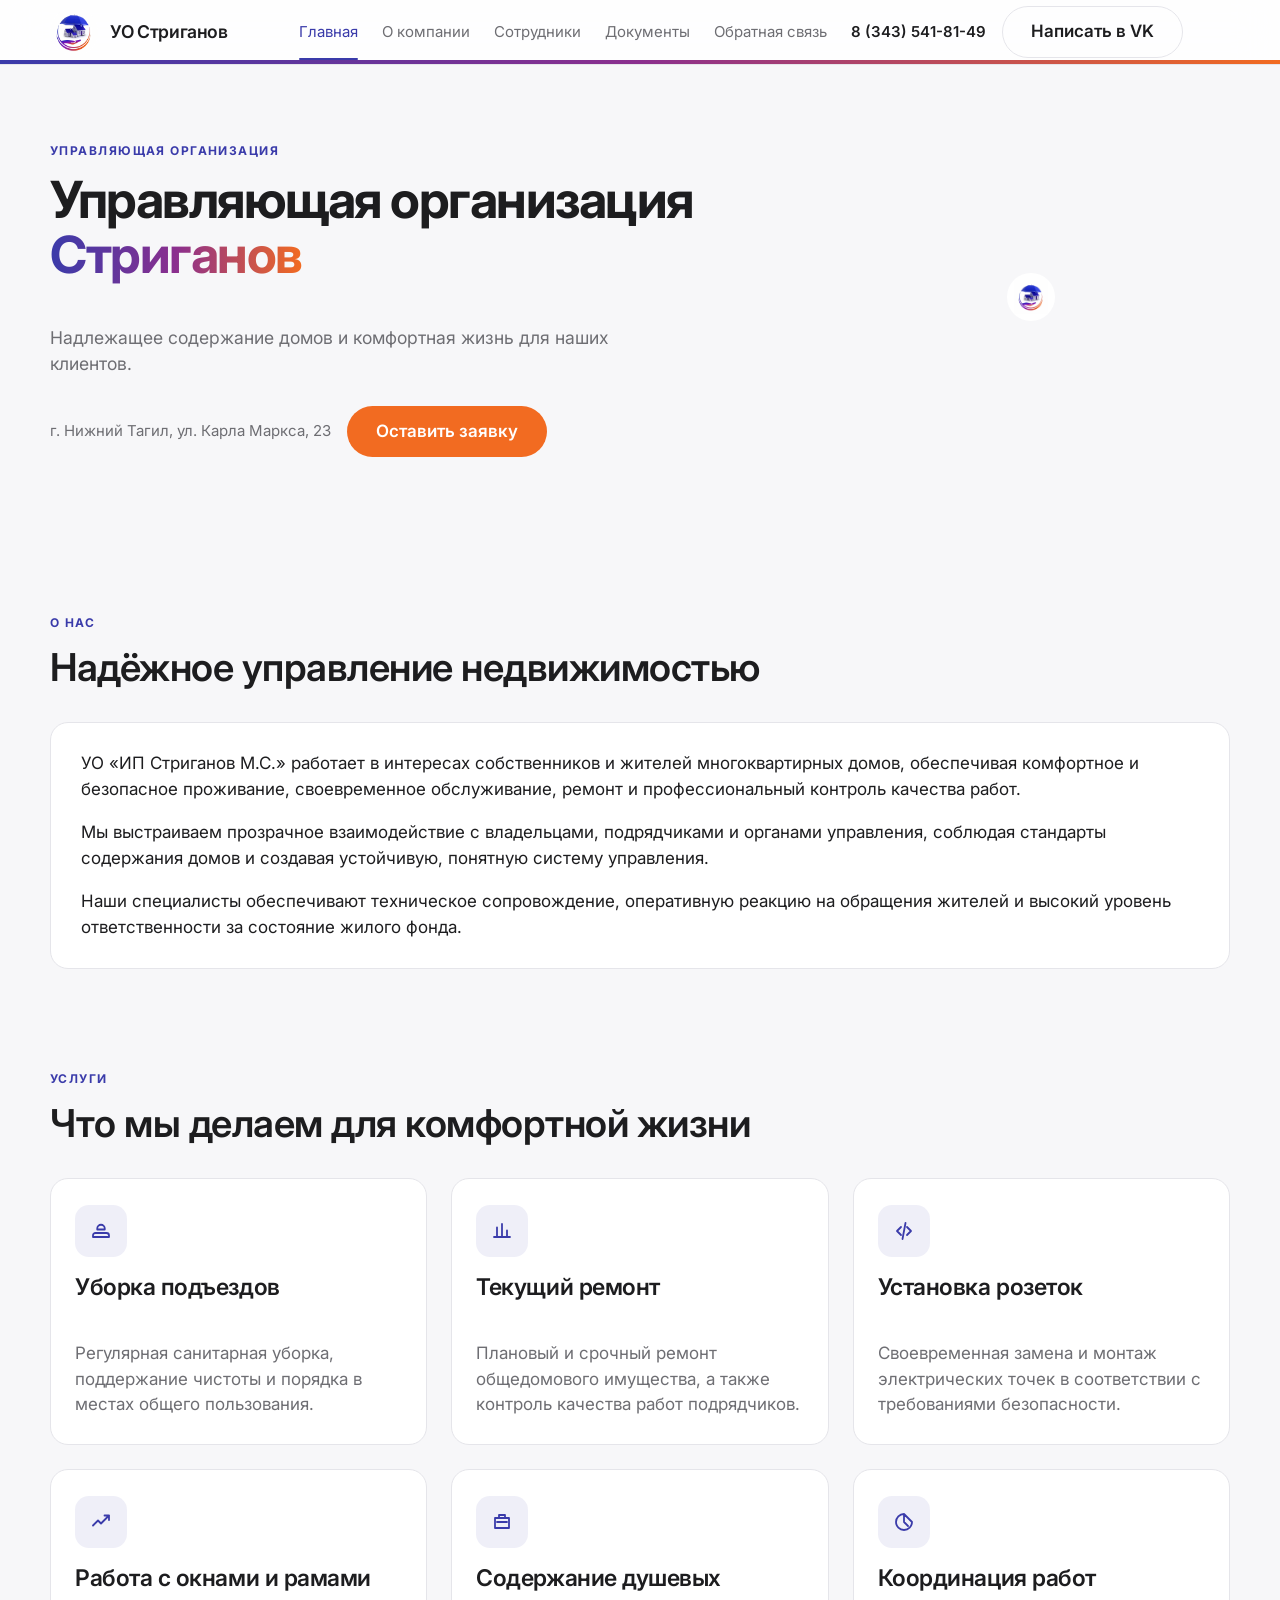
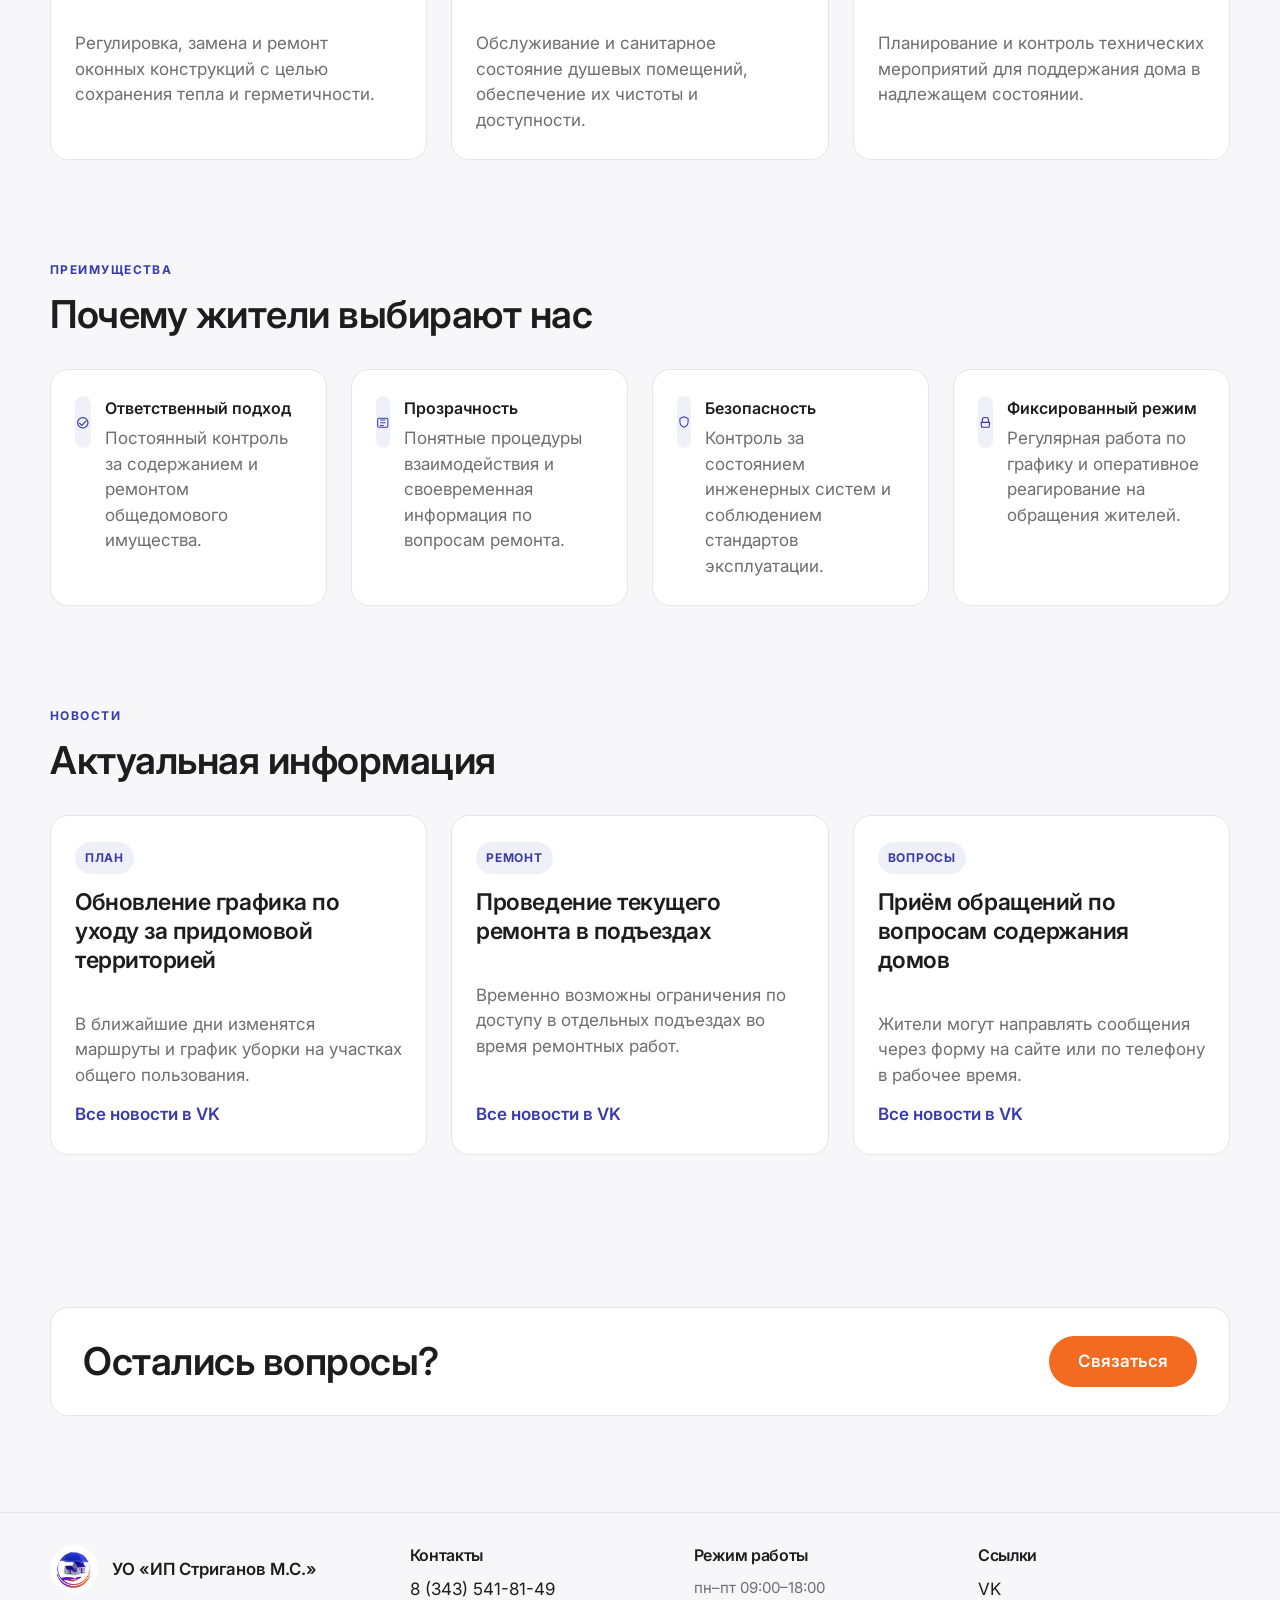
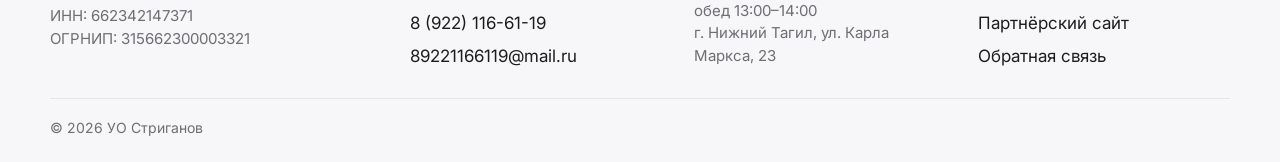
==== index.html @ 148dfdbf "Первый коммит" ====
<!DOCTYPE html>
<html lang="ru">
  <head>
    <meta charset="UTF-8" />
    <meta name="viewport" content="width=device-width, initial-scale=1.0" />
    <meta name="description" content="Управляющая организация Стриганов — надлежащее содержание домов и комфортная жизнь для наших клиентов." />
    <title>УО Стриганов | Главная</title>
    <link rel="preconnect" href="https://fonts.googleapis.com" />
    <link rel="preconnect" href="https://fonts.gstatic.com" crossorigin />
    <link href="https://fonts.googleapis.com/css2?family=Inter:wght@400;500;600;700&display=swap" rel="stylesheet" />
    <link rel="icon" type="image/jpeg" href="img/photo_2026-11-04_18-03-32.jpg" />
    <link rel="stylesheet" href="css/style.css" />
  </head>
  <body>
    <div id="app-header"></div>

    <main class="page-shell">
      <section class="hero section">
        <div class="container hero-inner">
          <div class="hero-copy">
            <span class="eyebrow">Управляющая организация</span>
            <h1>Управляющая организация <span class="gradient-text">Стриганов</span></h1>
            <p>Надлежащее содержание домов и комфортная жизнь для наших клиентов.</p>
            <div class="hero-meta">
              <span class="address-line">г. Нижний Тагил, ул. Карла Маркса, 23</span>
              <a class="btn btn-primary" href="contacts.html">Оставить заявку</a>
            </div>
          </div>

          <div class="hero-logo-wrap">
            <span class="logo-wrap hero-logo-wrap-inner">
              <img src="img/photo_2026-11-04_18-03-32.jpg" alt="Логотип УО Стриганов" class="hero-logo" />
            </span>
          </div>
        </div>
      </section>

      <section class="section">
        <div class="container">
          <div class="section-header">
            <span class="eyebrow">О нас</span>
            <h2>Надёжное управление недвижимостью</h2>
          </div>
          <div class="card company-overview">
            <p>УО «ИП Стриганов М.С.» работает в интересах собственников и жителей многоквартирных домов, обеспечивая комфортное и безопасное проживание, своевременное обслуживание, ремонт и профессиональный контроль качества работ.</p>
            <p>Мы выстраиваем прозрачное взаимодействие с владельцами, подрядчиками и органами управления, соблюдая стандарты содержания домов и создавая устойчивую, понятную систему управления.</p>
            <p>Наши специалисты обеспечивают техническое сопровождение, оперативную реакцию на обращения жителей и высокий уровень ответственности за состояние жилого фонда.</p>
          </div>
        </div>
      </section>

      <section class="section">
        <div class="container">
          <div class="section-header">
            <span class="eyebrow">Услуги</span>
            <h2>Что мы делаем для комфортной жизни</h2>
          </div>

          <div class="service-grid">
            <article class="service-card">
              <div class="service-icon" aria-hidden="true">
                <svg width="24" height="24" viewBox="0 0 24 24" fill="none" xmlns="http://www.w3.org/2000/svg">
                  <path d="M4 16.5C4 15.12 5.12 14 6.5 14H17.5C18.88 14 20 15.12 20 16.5V18H4V16.5ZM8.25 9.5C8.25 7.43 9.93 5.75 12 5.75C14.07 5.75 15.75 7.43 15.75 9.5V10.5H8.25V9.5Z" stroke="currentColor" stroke-width="1.8" stroke-linecap="round" stroke-linejoin="round"/>
                </svg>
              </div>
              <h3>Уборка подъездов</h3>
              <p>Регулярная санитарная уборка, поддержание чистоты и порядка в местах общего пользования.</p>
            </article>

            <article class="service-card">
              <div class="service-icon" aria-hidden="true">
                <svg width="24" height="24" viewBox="0 0 24 24" fill="none" xmlns="http://www.w3.org/2000/svg">
                  <path d="M7 18V8.5M12 18V5M17 18V11.5M4 18H20" stroke="currentColor" stroke-width="1.8" stroke-linecap="round"/>
                </svg>
              </div>
              <h3>Текущий ремонт</h3>
              <p>Плановый и срочный ремонт общедомового имущества, а также контроль качества работ подрядчиков.</p>
            </article>

            <article class="service-card">
              <div class="service-icon" aria-hidden="true">
                <svg width="24" height="24" viewBox="0 0 24 24" fill="none" xmlns="http://www.w3.org/2000/svg">
                  <path d="M9 8L5 12L9 16M15 8L19 12L15 16M13.5 4L10.5 20" stroke="currentColor" stroke-width="1.8" stroke-linecap="round" stroke-linejoin="round"/>
                </svg>
              </div>
              <h3>Установка розеток</h3>
              <p>Своевременная замена и монтаж электрических точек в соответствии с требованиями безопасности.</p>
            </article>

            <article class="service-card">
              <div class="service-icon" aria-hidden="true">
                <svg width="24" height="24" viewBox="0 0 24 24" fill="none" xmlns="http://www.w3.org/2000/svg">
                  <path d="M4 15.5L9 10.5L12 13.5L20 5.5M20 5.5H15.5M20 5.5V10" stroke="currentColor" stroke-width="1.8" stroke-linecap="round" stroke-linejoin="round"/>
                </svg>
              </div>
              <h3>Работа с окнами и рамами</h3>
              <p>Регулировка, замена и ремонт оконных конструкций с целью сохранения тепла и герметичности.</p>
            </article>

            <article class="service-card">
              <div class="service-icon" aria-hidden="true">
                <svg width="24" height="24" viewBox="0 0 24 24" fill="none" xmlns="http://www.w3.org/2000/svg">
                  <path d="M5 8H19V18H5V8ZM9 8V5H15V8M7 12H17" stroke="currentColor" stroke-width="1.8" stroke-linecap="round" stroke-linejoin="round"/>
                </svg>
              </div>
              <h3>Содержание душевых</h3>
              <p>Обслуживание и санитарное состояние душевых помещений, обеспечение их чистоты и доступности.</p>
            </article>

            <article class="service-card">
              <div class="service-icon" aria-hidden="true">
                <svg width="24" height="24" viewBox="0 0 24 24" fill="none" xmlns="http://www.w3.org/2000/svg">
                  <path d="M12 4V12L16 16M20 12C20 16.4183 16.4183 20 12 20C7.58172 20 4 16.4183 4 12C4 7.58172 7.58172 4 12 4Z" stroke="currentColor" stroke-width="1.8" stroke-linecap="round" stroke-linejoin="round"/>
                </svg>
              </div>
              <h3>Координация работ</h3>
              <p>Планирование и контроль технических мероприятий для поддержания дома в надлежащем состоянии.</p>
            </article>
          </div>
        </div>
      </section>

      <section class="section">
        <div class="container">
          <div class="section-header">
            <span class="eyebrow">Преимущества</span>
            <h2>Почему жители выбирают нас</h2>
          </div>

          <div class="feature-grid">
            <article class="feature-card">
              <div class="feature-item">
                <div class="feature-icon" aria-hidden="true">
                  <svg width="22" height="22" viewBox="0 0 24 24" fill="none" xmlns="http://www.w3.org/2000/svg"><path d="M7 12.5L10.5 16L17 9.5M20 12C20 16.4183 16.4183 20 12 20C7.58172 20 4 16.4183 4 12C4 7.58172 7.58172 4 12 4C16.4183 4 20 7.58172 20 12Z" stroke="currentColor" stroke-width="1.8" stroke-linecap="round" stroke-linejoin="round"/></svg>
                </div>
                <div>
                  <div class="feature-title">Ответственный подход</div>
                  <p>Постоянный контроль за содержанием и ремонтом общедомового имущества.</p>
                </div>
              </div>
            </article>

            <article class="feature-card">
              <div class="feature-item">
                <div class="feature-icon" aria-hidden="true">
                  <svg width="22" height="22" viewBox="0 0 24 24" fill="none" xmlns="http://www.w3.org/2000/svg"><path d="M8 7H16M8 12H16M8 17H13M5 4H19C20.1046 4 21 4.89543 21 6V18C21 19.1046 20.1046 20 19 20H5C3.89543 20 3 19.1046 3 18V6C3 4.89543 3.89543 4 5 4Z" stroke="currentColor" stroke-width="1.8" stroke-linecap="round" stroke-linejoin="round"/></svg>
                </div>
                <div>
                  <div class="feature-title">Прозрачность</div>
                  <p>Понятные процедуры взаимодействия и своевременная информация по вопросам ремонта.</p>
                </div>
              </div>
            </article>

            <article class="feature-card">
              <div class="feature-item">
                <div class="feature-icon" aria-hidden="true">
                  <svg width="22" height="22" viewBox="0 0 24 24" fill="none" xmlns="http://www.w3.org/2000/svg"><path d="M12 3L19 6V11.5C19 15.8 16.5 19.2 12 21C7.5 19.2 5 15.8 5 11.5V6L12 3Z" stroke="currentColor" stroke-width="1.8" stroke-linecap="round" stroke-linejoin="round"/></svg>
                </div>
                <div>
                  <div class="feature-title">Безопасность</div>
                  <p>Контроль за состоянием инженерных систем и соблюдением стандартов эксплуатации.</p>
                </div>
              </div>
            </article>

            <article class="feature-card">
              <div class="feature-item">
                <div class="feature-icon" aria-hidden="true">
                  <svg width="22" height="22" viewBox="0 0 24 24" fill="none" xmlns="http://www.w3.org/2000/svg"><path d="M7 12V8C7 5.79086 8.79086 4 11 4H13C15.2091 4 17 5.79086 17 8V12M5 12H19L18 20H6L5 12Z" stroke="currentColor" stroke-width="1.8" stroke-linecap="round" stroke-linejoin="round"/></svg>
                </div>
                <div>
                  <div class="feature-title">Фиксированный режим</div>
                  <p>Регулярная работа по графику и оперативное реагирование на обращения жителей.</p>
                </div>
              </div>
            </article>
          </div>
        </div>
      </section>

      <section class="section">
        <div class="container">
          <div class="section-header">
            <span class="eyebrow">Новости</span>
            <h2>Актуальная информация</h2>
          </div>

          <div class="news-grid">
            <article class="news-card">
              <span class="news-tag">План</span>
              <h3>Обновление графика по уходу за придомовой территорией</h3>
              <p>В ближайшие дни изменятся маршруты и график уборки на участках общего пользования.</p>
              <a href="https://vk.com/gkx_nizhniy_tagil" class="news-link" target="_blank" rel="noreferrer">Все новости в VK</a>
            </article>

            <article class="news-card">
              <span class="news-tag">Ремонт</span>
              <h3>Проведение текущего ремонта в подъездах</h3>
              <p>Временно возможны ограничения по доступу в отдельных подъездах во время ремонтных работ.</p>
              <a href="https://vk.com/gkx_nizhniy_tagil" class="news-link" target="_blank" rel="noreferrer">Все новости в VK</a>
            </article>

            <article class="news-card">
              <span class="news-tag">Вопросы</span>
              <h3>Приём обращений по вопросам содержания домов</h3>
              <p>Жители могут направлять сообщения через форму на сайте или по телефону в рабочее время.</p>
              <a href="https://vk.com/gkx_nizhniy_tagil" class="news-link" target="_blank" rel="noreferrer">Все новости в VK</a>
            </article>
          </div>
        </div>
      </section>

      <section class="section">
        <div class="container">
          <div class="cta-panel">
            <h2>Остались вопросы?</h2>
            <a class="btn btn-primary" href="contacts.html">Связаться</a>
          </div>
        </div>
      </section>
    </main>

    <div id="app-footer"></div>

    <script src="js/components.js" defer></script>
    <script src="js/main.js" defer></script>
  </body>
</html>
---- css/style.css ----
:root {
  /* Базовая визуальная система сайта */
  --bg-primary: #f7f7f9;
  --bg-card: #ffffff;
  --text-primary: #1d1d1f;
  --text-secondary: #6e6e73;
  --border-subtle: #e5e5ea;
  --brand-blue: #3A3BAA;
  --brand-purple: #8B2F8E;
  --brand-orange: #F26B21;
  --brand-gradient: linear-gradient(90deg, #3A3BAA 0%, #8B2F8E 50%, #F26B21 100%);
  --shadow-soft: 0 18px 50px rgba(29, 29, 31, 0.04);
  --radius-lg: 18px;
  --radius-md: 14px;
  --radius-pill: 999px;
  --container-width: 1180px;
}

* {
  box-sizing: border-box;
}

html {
  scroll-behavior: smooth;
}

body {
  margin: 0;
  font-family: "Inter", -apple-system, BlinkMacSystemFont, "Segoe UI", Roboto, sans-serif;
  background: var(--bg-primary);
  color: var(--text-primary);
  line-height: 1.5;
  font-size: 17px;
  overflow-x: hidden;
  word-wrap: break-word;
  overflow-wrap: break-word;
}

img,
svg {
  max-width: 100%;
  height: auto;
  display: block;
}

a {
  color: inherit;
  text-decoration: none;
}

button,
input,
select,
textarea {
  font: inherit;
}

button {
  cursor: pointer;
}

.container {
  width: min(var(--container-width), calc(100% - 32px));
  margin: 0 auto;
}

main {
  display: block;
}

.site-header {
  position: sticky;
  top: 0;
  z-index: 40;
  display: flex;
  align-items: center;
  justify-content: space-between;
  background: rgba(255, 255, 255, 0.85);
  backdrop-filter: blur(20px);
  border-bottom: 1px solid var(--border-subtle);
}

.site-header::after {
  content: "";
  position: absolute;
  right: 0;
  bottom: 0;
  left: 0;
  height: 4px;
  background: var(--brand-gradient);
  pointer-events: none;
}

.header-inner {
  display: flex;
  align-items: center;
  justify-content: space-between;
  min-height: 64px;
  gap: 24px;
}

.brand {
  display: inline-flex;
  align-items: center;
  gap: 12px;
  min-width: 0;
}

.logo-wrap {
  display: inline-flex;
  align-items: center;
  justify-content: center;
  width: 48px;
  height: 48px;
  border-radius: 50%;
  overflow: hidden;
  background: #fff;
  flex-shrink: 0;
}

.logo-img {
  width: 100%;
  height: 100%;
  object-fit: cover;
  display: block;
}

.logo-wrap-footer {
  width: 48px;
  height: 48px;
}

.sr-only {
  position: absolute;
  width: 1px;
  height: 1px;
  padding: 0;
  margin: -1px;
  overflow: hidden;
  clip: rect(0, 0, 0, 0);
  white-space: nowrap;
  border: 0;
}

.brand-text {
  font-size: 1.1rem;
  font-weight: 600;
  letter-spacing: -0.02em;
}

.site-nav {
  display: flex;
  align-items: center;
  justify-content: center;
  gap: 24px;
  flex: 1;
  flex-wrap: nowrap;
}

.nav-link {
  position: relative;
  font-size: 15px;
  color: var(--text-secondary);
  padding: 6px 0;
  transition: color 0.2s ease;
  white-space: nowrap;
  flex-shrink: 0;
}

.nav-link:hover,
.nav-link:focus-visible,
.nav-link.is-active {
  color: var(--brand-blue);
}

.nav-link.is-active::after,
.nav-link:hover::after,
.nav-link:focus-visible::after {
  content: "";
  position: absolute;
  left: 0;
  right: 0;
  bottom: -11px;
  height: 2px;
  background: var(--brand-blue);
  border-radius: 999px;
}

.header-actions {
  display: flex;
  align-items: center;
  gap: 16px;
  flex-shrink: 0;
}

.header-phone {
  color: var(--text-primary);
  font-weight: 600;
  font-size: 15px;
  white-space: nowrap;
  flex-shrink: 0;
}

.btn-vk {
  white-space: nowrap;
  flex-shrink: 0;
}

.btn {
  display: inline-flex;
  align-items: center;
  justify-content: center;
  border: 1px solid transparent;
  border-radius: var(--radius-pill);
  padding: 12px 28px;
  font-weight: 600;
  text-decoration: none;
  transition: transform 0.2s ease, filter 0.2s ease, border-color 0.2s ease, background-color 0.2s ease;
  white-space: nowrap;
}

.btn:hover,
.btn:focus-visible {
  transform: translateY(-1px);
}

.btn:active {
  transform: translateY(0);
}

.btn-primary {
  background: var(--brand-orange);
  color: #fff;
}

.btn-primary:hover,
.btn-primary:focus-visible {
  filter: brightness(0.95);
}

.btn-secondary {
  background: var(--brand-blue);
  color: #fff;
  border-radius: 8px;
}

.btn-ghost {
  background: transparent;
  border-color: var(--border-subtle);
  color: var(--text-primary);
  border-radius: 999px;
}

.btn-ghost:hover,
.btn-ghost:focus-visible {
  border-color: var(--brand-blue);
}

.page-shell {
  padding: 0 0 96px;
}

.section {
  padding-top: 96px;
}

.section-header {
  margin-bottom: 28px;
}

.eyebrow {
  display: inline-block;
  margin-bottom: 12px;
  color: var(--brand-blue);
  text-transform: uppercase;
  letter-spacing: 0.12em;
  font-weight: 700;
  font-size: 12px;
}

h1,
h2,
h3,
p {
  margin-top: 0;
}

h1 {
  font-size: clamp(2.6rem, 4vw, 4.5rem);
  line-height: 1.08;
  letter-spacing: -1.5px;
  font-weight: 700;
}

h2 {
  font-size: clamp(2rem, 3vw, 2.5rem);
  line-height: 1.2;
  letter-spacing: -0.5px;
  font-weight: 600;
}

h3 {
  font-size: clamp(1.25rem, 1.8vw, 1.5rem);
  line-height: 1.25;
  font-weight: 600;
  letter-spacing: -0.02em;
}

p {
  margin-bottom: 0;
  color: var(--text-primary);
}

.hero {
  padding-top: 72px;
  padding-bottom: 56px;
}

.hero-inner {
  display: grid;
  grid-template-columns: minmax(0, 1.3fr) minmax(220px, 0.7fr);
  align-items: center;
  gap: 44px;
}

.hero-copy {
  max-width: 680px;
}

.hero-copy p {
  font-size: 1.1rem;
  color: var(--text-secondary);
  margin-top: 20px;
  max-width: 560px;
}

.gradient-text {
  background: var(--brand-gradient);
  -webkit-background-clip: text;
  background-clip: text;
  color: transparent;
}

.hero-meta {
  display: flex;
  flex-wrap: wrap;
  align-items: center;
  gap: 16px;
  margin-top: 28px;
}

.address-line {
  color: var(--text-secondary);
  font-size: 15px;
  display: inline-flex;
  align-items: center;
  gap: 10px;
}

.hero-logo-wrap {
  display: flex;
  justify-content: center;
  align-items: center;
}

.hero-logo {
  width: min(240px, 70%);
}

.card {
  background: var(--bg-card);
  border: 1px solid var(--border-subtle);
  border-radius: var(--radius-lg);
  padding: 28px 30px;
}

.company-overview {
  padding: 28px 30px;
}

.company-overview p + p {
  margin-top: 18px;
}

.service-grid,
.feature-grid,
.news-grid,
.documents-grid,
.departments-grid {
  display: grid;
  gap: 24px;
}

.service-grid {
  grid-template-columns: repeat(3, minmax(0, 1fr));
}

.feature-grid {
  grid-template-columns: repeat(4, minmax(0, 1fr));
}

.news-grid {
  grid-template-columns: repeat(3, minmax(0, 1fr));
}

.documents-grid {
  grid-template-columns: repeat(2, minmax(0, 1fr));
}

.departments-grid {
  grid-template-columns: repeat(4, minmax(0, 1fr));
}

.team-grid {
  display: grid;
  grid-template-columns: repeat(auto-fill, minmax(280px, 1fr));
  gap: 24px;
  align-items: start;
  align-content: start;
}

.service-card,
.feature-card,
.news-card,
.department-card,
.team-card,
.document-card,
.map-card {
  background: var(--bg-card);
  border: 1px solid var(--border-subtle);
  border-radius: var(--radius-lg);
  padding: 26px 24px;
}

.service-card,
.department-card {
  display: flex;
  flex-direction: column;
  gap: 16px;
}

.service-icon,
.feature-icon,
.info-icon {
  width: 52px;
  height: 52px;
  border-radius: 14px;
  display: inline-flex;
  align-items: center;
  justify-content: center;
  background: rgba(58, 59, 170, 0.08);
  color: var(--brand-blue);
}

.service-card p,
.department-card p,
.feature-card p,
.news-card p,
.document-card p,
.table-cell,
.team-card p,
.team-card a {
  color: var(--text-secondary);
}

.feature-list {
  display: grid;
  grid-template-columns: repeat(2, minmax(0, 1fr));
  gap: 18px;
}

.feature-item {
  display: flex;
  align-items: flex-start;
  gap: 14px;
}

.feature-item .feature-title {
  font-size: 16px;
  font-weight: 600;
  margin-bottom: 6px;
}

.news-card {
  display: flex;
  flex-direction: column;
  gap: 14px;
}

.news-card .news-tag {
  display: inline-flex;
  width: fit-content;
  padding: 7px 10px;
  border-radius: 999px;
  background: rgba(58, 59, 170, 0.08);
  color: var(--brand-blue);
  font-size: 12px;
  font-weight: 700;
  letter-spacing: 0.06em;
  text-transform: uppercase;
}

.news-link {
  color: var(--brand-blue);
  font-weight: 600;
  margin-top: auto;
}

.cta-panel {
  margin-top: 56px;
  display: flex;
  align-items: center;
  justify-content: space-between;
  gap: 24px;
  padding: 28px 32px;
  background: var(--bg-card);
  border: 1px solid var(--border-subtle);
  border-radius: var(--radius-lg);
}

.cta-panel h2 {
  margin: 0;
}

.page-intro {
  padding-top: 40px;
}

.page-intro .intro-copy {
  max-width: 760px;
  color: var(--text-secondary);
}

.info-grid {
  display: grid;
  grid-template-columns: minmax(0, 1fr);
  gap: 28px;
}

.info-table {
  width: 100%;
  border-collapse: collapse;
}

.info-table caption {
  text-align: left;
  font-size: 1.3rem;
  font-weight: 600;
  letter-spacing: -0.02em;
  margin-bottom: 18px;
}

.info-table tr {
  border-bottom: 1px solid var(--border-subtle);
}

.info-table th,
.info-table td {
  padding: 14px 0;
  vertical-align: top;
  text-align: left;
}

.info-table th {
  width: 40%;
  color: var(--text-secondary);
  font-size: 14px;
  font-weight: 500;
}

.info-table td {
  width: 60%;
  color: var(--text-primary);
  font-size: 16px;
  font-weight: 500;
}

.map-card {
  overflow: hidden;
  padding: 0;
  border-radius: 18px;
}

.map-card iframe {
  display: block;
  width: 100%;
  min-height: 360px;
  border: 0;
}

.form-control {
  width: 100%;
  border: 1px solid var(--border-subtle);
  background: #fff;
  border-radius: 10px;
  padding: 12px 14px;
  color: var(--text-primary);
  transition: border-color 0.2s ease, box-shadow 0.2s ease;
}

.form-control:focus {
  border-color: var(--brand-blue);
  box-shadow: 0 0 0 3px rgba(58, 59, 170, 0.15);
  outline: none;
}

.team-card {
  display: flex;
  flex-direction: column;
  gap: 16px;
  height: auto;
}

.team-head {
  display: flex;
  align-items: center;
  gap: 14px;
}

.avatar {
  width: 64px;
  height: 64px;
  background: var(--brand-blue);
  color: #fff;
  font-size: 1.1rem;
  font-weight: 700;
  border-radius: 50%;
  display: inline-flex;
  align-items: center;
  justify-content: center;
  flex-shrink: 0;
}

.avatar.purple {
  background: var(--brand-purple);
}

.team-meta {
  display: grid;
  gap: 4px;
}

.team-meta strong {
  font-size: 1.1rem;
}

.team-card .role {
  color: var(--brand-blue);
  font-weight: 600;
  font-size: 14px;
}

.contact-form-card {
  max-width: 640px;
  margin: 0 auto;
  padding: 32px;
  background: var(--bg-card);
  border: 1px solid var(--border-subtle);
  border-radius: 16px;
}

.form-grid {
  display: grid;
  grid-template-columns: minmax(0, 1fr);
  gap: 0;
}

.form-field {
  display: flex;
  flex-direction: column;
  gap: 8px;
  color: var(--text-primary);
  font-weight: 500;
}

.contact-form .form-field {
  margin-bottom: 20px;
}

.contact-form .form-control {
  width: 100%;
  box-sizing: border-box;
}

.checkbox-row {
  display: flex;
  align-items: flex-start;
  gap: 12px;
  color: var(--text-secondary);
  font-size: 15px;
}

.checkbox-row input {
  accent-color: var(--brand-orange);
  width: 16px;
  height: 16px;
  margin-top: 3px;
}

.form-status {
  min-height: 24px;
  margin-top: 18px;
  color: #1d7d52;
  font-weight: 600;
}

.form-status.is-error {
  color: #c6371b;
}

.documents-page .section + .section {
  margin-top: 18px;
}

.document-card {
  display: flex;
  flex-direction: column;
  gap: 16px;
}

.doc-meta {
  display: flex;
  flex-wrap: wrap;
  gap: 10px;
  align-items: center;
}

.doc-badge {
  display: inline-flex;
  padding: 6px 10px;
  border-radius: 999px;
  background: rgba(242, 107, 33, 0.12);
  color: var(--brand-orange);
  font-size: 12px;
  font-weight: 700;
  letter-spacing: 0.06em;
  text-transform: uppercase;
}

.doc-date {
  color: var(--text-secondary);
  font-size: 14px;
}

.section-divider {
  margin-top: 48px;
}

.site-footer {
  border-top: 1px solid var(--border-subtle);
  background: var(--bg-primary);
  padding-top: 32px;
  padding-bottom: 24px;
}

.footer-grid {
  display: grid;
  grid-template-columns: 1.3fr 1fr 1fr 1fr;
  gap: 32px;
}

.footer-brand {
  display: flex;
  align-items: center;
  gap: 14px;
  margin-bottom: 12px;
}

.footer-title {
  font-size: 1.05rem;
  font-weight: 600;
}

.footer-column h3 {
  font-size: 1rem;
  margin-bottom: 12px;
}

.footer-column ul {
  margin: 0;
  padding: 0;
  list-style: none;
  display: grid;
  gap: 8px;
}

.footer-column p,
.footer-meta {
  color: var(--text-secondary);
  font-size: 15px;
}

.footer-bottom {
  margin-top: 28px;
  padding-top: 18px;
  border-top: 1px solid var(--border-subtle);
}

.footer-bottom p {
  color: var(--text-secondary);
  font-size: 14px;
}

:focus-visible {
  outline: 2px solid var(--brand-blue);
  outline-offset: 2px;
}

.mobile-menu-overlay {
  position: fixed;
  inset: 0;
  background: rgba(29, 29, 31, 0.35);
  opacity: 0;
  pointer-events: none;
  transition: opacity 0.2s ease;
  z-index: 30;
}

.mobile-menu-overlay.is-visible {
  opacity: 1;
  pointer-events: auto;
}

body.menu-open {
  overflow: hidden;
}

@media (min-width: 1440px) {
  .container {
    width: min(var(--container-width), calc(100% - 64px));
  }
}

@media (min-width: 1024px) and (max-width: 1439px) {
  .container {
    width: min(var(--container-width), calc(100% - 40px));
  }
}

@media (min-width: 1024px) and (max-width: 1200px) {
  .site-nav {
    gap: 16px;
  }

  .nav-link {
    font-size: 14px;
  }
}

@media (max-width: 1023px) {
  .container {
    width: min(var(--container-width), calc(100% - 32px));
  }

  .logo-wrap {
    width: 40px;
    height: 40px;
  }

  .site-nav {
    position: fixed;
    top: 0;
    right: 0;
    width: min(320px, 82vw);
    height: 100vh;
    padding: 88px 22px 30px;
    flex-direction: column;
    align-items: flex-start;
    justify-content: flex-start;
    background: rgba(255, 255, 255, 0.96);
    border-left: 1px solid var(--border-subtle);
    box-shadow: -12px 0 32px rgba(29, 29, 31, 0.08);
    transform: translateX(110%);
    transition: transform 0.25s ease;
    z-index: 40;
    gap: 14px;
  }

  .site-nav.is-open {
    transform: translateX(0);
  }

  .site-nav .nav-link {
    width: 100%;
    padding: 12px 0;
    font-size: 1rem;
  }

  .site-nav .nav-link.is-active::after,
  .site-nav .nav-link:hover::after,
  .site-nav .nav-link:focus-visible::after {
    bottom: 0;
  }

  .header-actions {
    display: flex;
    flex-direction: column;
    align-items: flex-start;
    gap: 12px;
    width: 100%;
    margin-top: 16px;
    padding-top: 16px;
    border-top: 1px solid var(--border-subtle);
  }

  .header-phone,
  .btn-vk {
    display: inline-flex;
    width: 100%;
    justify-content: center;
    font-size: 0.96rem;
  }

  .burger {
    display: inline-flex;
    flex-shrink: 0;
  }

  .hero-inner,
  .info-grid {
    grid-template-columns: 1fr;
  }

  .hero-logo {
    width: 160px;
  }
}

@media (max-width: 767px) {
  .container {
    width: min(var(--container-width), calc(100% - 24px));
  }

  .brand-text {
    display: none;
  }

  .logo-wrap {
    width: 40px;
    height: 40px;
  }

  .contact-form-card {
    padding: 20px;
  }

  .site-header {
    position: sticky;
  }

  .header-inner {
    position: relative;
    min-height: 64px;
    gap: 12px;
  }

  .burger {
    width: 44px;
    height: 44px;
    padding: 0;
    border: 1px solid var(--border-subtle);
    border-radius: 12px;
    background: #fff;
    align-items: center;
    justify-content: center;
    flex-direction: column;
    gap: 5px;
    margin-left: auto;
  }

  .burger span {
    display: block;
    width: 20px;
    height: 2px;
    margin: 0 auto;
    background: var(--text-primary);
    border-radius: 99px;
  }

  .btn {
    width: 100%;
    max-width: 320px;
    padding: 12px 20px;
  }

  .hero {
    padding-top: 52px;
  }

  .hero-copy h1 {
    font-size: 2.2rem;
    line-height: 1.1;
    letter-spacing: -0.9px;
  }

  .hero-copy p {
    font-size: 1rem;
  }

  .hero-meta {
    flex-direction: column;
    align-items: stretch;
  }

  .address-line {
    width: 100%;
  }

  .hero-logo-wrap {
    order: 2;
  }

  .service-grid,
  .feature-grid,
  .news-grid,
  .documents-grid,
  .departments-grid,
  .footer-grid,
  .form-grid {
    grid-template-columns: 1fr;
  }

  .section {
    padding-top: 72px;
  }

  .cta-panel {
    flex-direction: column;
    align-items: flex-start;
    padding: 24px 20px;
  }

  .form-control,
  .form-field input,
  .form-field select,
  .form-field textarea {
    min-height: 44px;
    font-size: 16px;
  }

  .info-table,
  .info-table tbody,
  .info-table tr,
  .info-table th,
  .info-table td {
    display: block;
    width: 100%;
  }

  .info-table tr {
    padding: 10px 0 12px;
  }

  .info-table th,
  .info-table td {
    padding: 6px 0;
  }

  .map-card iframe {
    height: 300px;
  }

  .site-footer {
    padding-top: 24px;
  }

  .footer-grid {
    gap: 18px;
  }
}

@media (min-width: 768px) and (max-width: 1023px) {
  .service-grid,
  .departments-grid,
  .feature-grid,
  .news-grid,
  .documents-grid {
    grid-template-columns: repeat(2, minmax(0, 1fr));
  }
}

@media (min-width: 1024px) and (max-width: 1199px) {
  .service-grid,
  .departments-grid,
  .feature-grid,
  .documents-grid {
    grid-template-columns: repeat(2, minmax(0, 1fr));
  }
}

@media (min-width: 1200px) {
  .service-grid,
  .news-grid {
    grid-template-columns: repeat(auto-fit, minmax(280px, 1fr));
  }

  .feature-grid {
    grid-template-columns: repeat(4, minmax(0, 1fr));
  }

  .departments-grid {
    grid-template-columns: repeat(3, minmax(0, 1fr));
  }
}

@media (min-width: 769px) {
  .burger {
    display: none;
  }
}
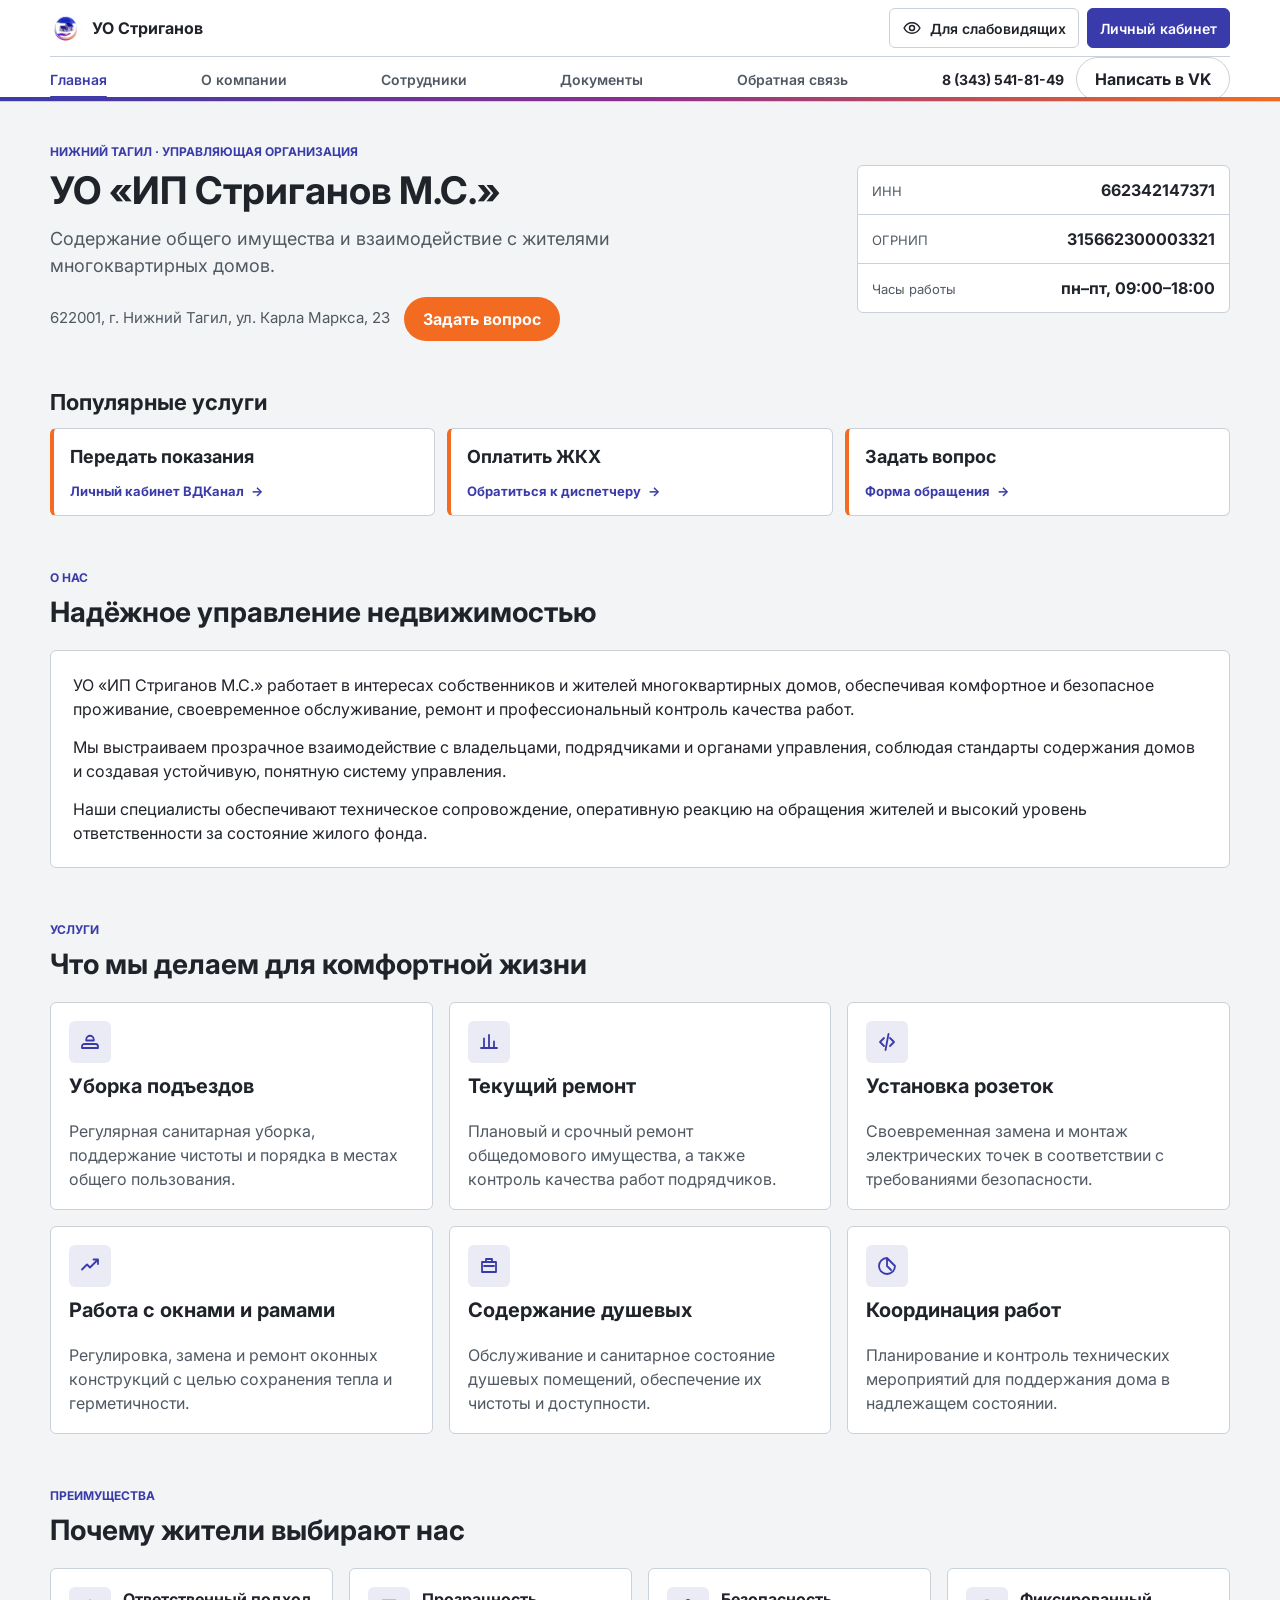
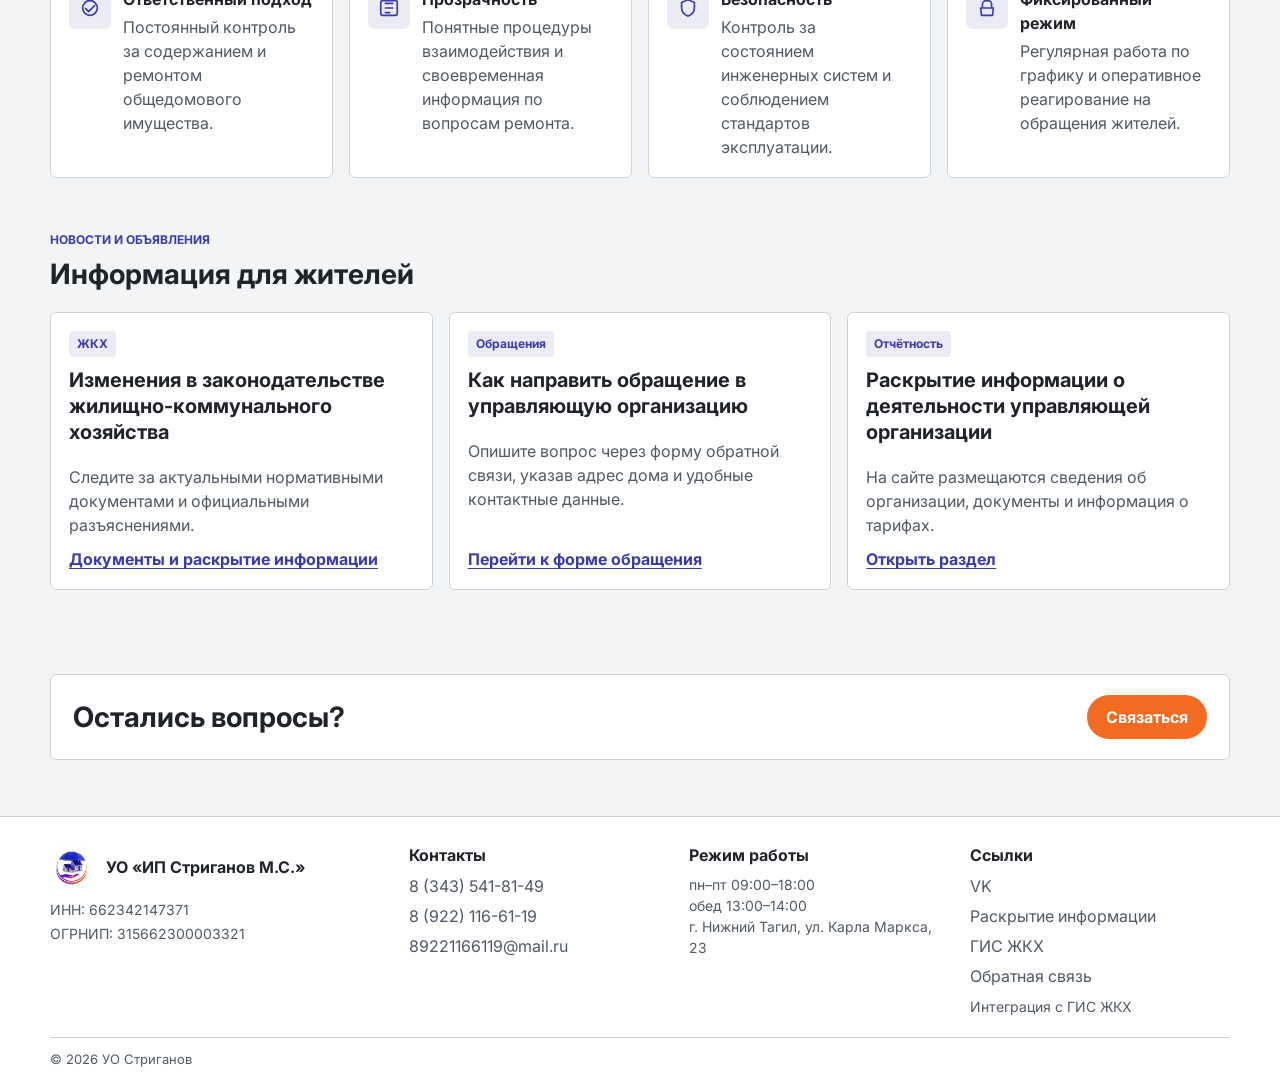
==== commit de67eb12: "Обновил файлы сайта" ====
--- a/index.html
+++ b/index.html
@@ -18,19 +18,48 @@
       <section class="hero section">
         <div class="container hero-inner">
           <div class="hero-copy">
-            <span class="eyebrow">Управляющая организация</span>
-            <h1>Управляющая организация <span class="gradient-text">Стриганов</span></h1>
-            <p>Надлежащее содержание домов и комфортная жизнь для наших клиентов.</p>
+            <span class="eyebrow">Нижний Тагил · управляющая организация</span>
+            <h1>УО «ИП Стриганов М.С.»</h1>
+            <p>Содержание общего имущества и взаимодействие с жителями многоквартирных домов.</p>
             <div class="hero-meta">
-              <span class="address-line">г. Нижний Тагил, ул. Карла Маркса, 23</span>
-              <a class="btn btn-primary" href="contacts.html">Оставить заявку</a>
-            </div>
-          </div>
-
-          <div class="hero-logo-wrap">
-            <span class="logo-wrap hero-logo-wrap-inner">
-              <img src="img/photo_2026-11-04_18-03-32.jpg" alt="Логотип УО Стриганов" class="hero-logo" />
-            </span>
+              <span class="address-line">622001, г. Нижний Тагил, ул. Карла Маркса, 23</span>
+              <a class="btn btn-primary" href="contacts.html">Задать вопрос</a>
+            </div>
+          </div>
+
+          <div class="hero-facts" aria-label="Сведения об организации">
+            <div class="hero-fact">
+              <span>ИНН</span>
+              <strong>662342147371</strong>
+            </div>
+            <div class="hero-fact">
+              <span>ОГРНИП</span>
+              <strong>315662300003321</strong>
+            </div>
+            <div class="hero-fact">
+              <span>Часы работы</span>
+              <strong>пн–пт, 09:00–18:00</strong>
+            </div>
+          </div>
+        </div>
+      </section>
+
+      <section class="quick-actions-section">
+        <div class="container">
+          <h2>Популярные услуги</h2>
+          <div class="quick-actions-grid">
+            <a class="quick-action" href="https://newlk.vdkanal.ru/login" target="_blank" rel="noopener noreferrer">
+              <span>Передать показания</span>
+              <strong>Личный кабинет ВДКанал <span aria-hidden="true">→</span></strong>
+            </a>
+            <a class="quick-action" href="tel:+73435418149">
+              <span>Оплатить ЖКХ</span>
+              <strong>Обратиться к диспетчеру <span aria-hidden="true">→</span></strong>
+            </a>
+            <a class="quick-action" href="contacts.html">
+              <span>Задать вопрос</span>
+              <strong>Форма обращения <span aria-hidden="true">→</span></strong>
+            </a>
           </div>
         </div>
       </section>
@@ -182,30 +211,30 @@
       <section class="section">
         <div class="container">
           <div class="section-header">
-            <span class="eyebrow">Новости</span>
-            <h2>Актуальная информация</h2>
+            <span class="eyebrow">Новости и объявления</span>
+            <h2>Информация для жителей</h2>
           </div>
 
           <div class="news-grid">
             <article class="news-card">
-              <span class="news-tag">План</span>
-              <h3>Обновление графика по уходу за придомовой территорией</h3>
-              <p>В ближайшие дни изменятся маршруты и график уборки на участках общего пользования.</p>
-              <a href="https://vk.com/gkx_nizhniy_tagil" class="news-link" target="_blank" rel="noreferrer">Все новости в VK</a>
+              <span class="news-tag">ЖКХ</span>
+              <h3>Изменения в законодательстве жилищно-коммунального хозяйства</h3>
+              <p>Следите за актуальными нормативными документами и официальными разъяснениями.</p>
+              <a href="documents.html" class="news-link">Документы и раскрытие информации</a>
             </article>
 
             <article class="news-card">
-              <span class="news-tag">Ремонт</span>
-              <h3>Проведение текущего ремонта в подъездах</h3>
-              <p>Временно возможны ограничения по доступу в отдельных подъездах во время ремонтных работ.</p>
-              <a href="https://vk.com/gkx_nizhniy_tagil" class="news-link" target="_blank" rel="noreferrer">Все новости в VK</a>
+              <span class="news-tag">Обращения</span>
+              <h3>Как направить обращение в управляющую организацию</h3>
+              <p>Опишите вопрос через форму обратной связи, указав адрес дома и удобные контактные данные.</p>
+              <a href="contacts.html" class="news-link">Перейти к форме обращения</a>
             </article>
 
             <article class="news-card">
-              <span class="news-tag">Вопросы</span>
-              <h3>Приём обращений по вопросам содержания домов</h3>
-              <p>Жители могут направлять сообщения через форму на сайте или по телефону в рабочее время.</p>
-              <a href="https://vk.com/gkx_nizhniy_tagil" class="news-link" target="_blank" rel="noreferrer">Все новости в VK</a>
+              <span class="news-tag">Отчётность</span>
+              <h3>Раскрытие информации о деятельности управляющей организации</h3>
+              <p>На сайте размещаются сведения об организации, документы и информация о тарифах.</p>
+              <a href="documents.html" class="news-link">Открыть раздел</a>
             </article>
           </div>
         </div>
--- a/css/style.css
+++ b/css/style.css
@@ -1,46 +1,42 @@
 :root {
-  /* Базовая визуальная система сайта */
-  --bg-primary: #f7f7f9;
+  --bg-primary: #f2f4f6;
   --bg-card: #ffffff;
-  --text-primary: #1d1d1f;
-  --text-secondary: #6e6e73;
-  --border-subtle: #e5e5ea;
-  --brand-blue: #3A3BAA;
-  --brand-purple: #8B2F8E;
-  --brand-orange: #F26B21;
-  --brand-gradient: linear-gradient(90deg, #3A3BAA 0%, #8B2F8E 50%, #F26B21 100%);
-  --shadow-soft: 0 18px 50px rgba(29, 29, 31, 0.04);
-  --radius-lg: 18px;
-  --radius-md: 14px;
-  --radius-pill: 999px;
+  --text-primary: #20242a;
+  --text-secondary: #505963;
+  --border-subtle: #cbd1d8;
+  --brand-blue: #3a3baa;
+  --brand-purple: #8b2f8e;
+  --brand-orange: #f26b21;
+  --brand-gradient: linear-gradient(90deg, #3a3baa 0%, #8b2f8e 50%, #f26b21 100%);
+  --radius-lg: 8px;
   --container-width: 1180px;
 }
 
-* {
+*,
+*::before,
+*::after {
   box-sizing: border-box;
 }
 
 html {
   scroll-behavior: smooth;
+  overflow-x: clip;
 }
 
 body {
   margin: 0;
-  font-family: "Inter", -apple-system, BlinkMacSystemFont, "Segoe UI", Roboto, sans-serif;
+  overflow-x: clip;
   background: var(--bg-primary);
   color: var(--text-primary);
+  font-family: "Inter", "Segoe UI", sans-serif;
+  font-size: 16px;
   line-height: 1.5;
-  font-size: 17px;
-  overflow-x: hidden;
-  word-wrap: break-word;
-  overflow-wrap: break-word;
 }
 
 img,
 svg {
+  display: block;
   max-width: 100%;
-  height: auto;
-  display: block;
 }
 
 a {
@@ -60,111 +56,125 @@
 }
 
 .container {
-  width: min(var(--container-width), calc(100% - 32px));
+  width: min(var(--container-width), calc(100% - 40px));
   margin: 0 auto;
-}
-
-main {
-  display: block;
 }
 
 .site-header {
   position: sticky;
   top: 0;
   z-index: 40;
-  display: flex;
-  align-items: center;
-  justify-content: space-between;
-  background: rgba(255, 255, 255, 0.85);
-  backdrop-filter: blur(20px);
+  background: var(--bg-card);
   border-bottom: 1px solid var(--border-subtle);
 }
 
 .site-header::after {
-  content: "";
   position: absolute;
   right: 0;
   bottom: 0;
   left: 0;
   height: 4px;
   background: var(--brand-gradient);
-  pointer-events: none;
+  content: "";
 }
 
 .header-inner {
-  display: flex;
-  align-items: center;
-  justify-content: space-between;
-  min-height: 64px;
-  gap: 24px;
+  display: grid;
+  grid-template-columns: minmax(0, 1fr) auto;
+  align-items: center;
+  gap: 8px 20px;
+  padding: 8px 0 0;
 }
 
 .brand {
   display: inline-flex;
-  align-items: center;
-  gap: 12px;
   min-width: 0;
+  align-items: center;
+  gap: 10px;
+  font-weight: 700;
 }
 
 .logo-wrap {
   display: inline-flex;
+  width: 32px;
+  height: 32px;
+  flex: 0 0 32px;
   align-items: center;
   justify-content: center;
-  width: 48px;
-  height: 48px;
+  overflow: hidden;
   border-radius: 50%;
-  overflow: hidden;
   background: #fff;
-  flex-shrink: 0;
 }
 
 .logo-img {
   width: 100%;
   height: 100%;
   object-fit: cover;
-  display: block;
 }
 
 .logo-wrap-footer {
-  width: 48px;
-  height: 48px;
-}
-
-.sr-only {
-  position: absolute;
-  width: 1px;
-  height: 1px;
-  padding: 0;
-  margin: -1px;
-  overflow: hidden;
-  clip: rect(0, 0, 0, 0);
+  width: 44px;
+  height: 44px;
+  flex-basis: 44px;
+}
+
+.brand-text {
   white-space: nowrap;
-  border: 0;
-}
-
-.brand-text {
-  font-size: 1.1rem;
+}
+
+.header-tools {
+  display: flex;
+  align-items: center;
+  justify-content: flex-end;
+  gap: 8px;
+}
+
+.accessibility-toggle,
+.cabinet-link {
+  display: inline-flex;
+  min-height: 40px;
+  align-items: center;
+  justify-content: center;
+  gap: 8px;
+  padding: 7px 12px;
+  border: 1px solid var(--border-subtle);
+  border-radius: 6px;
+  background: var(--bg-card);
+  color: var(--text-primary);
+  font-size: 14px;
   font-weight: 600;
-  letter-spacing: -0.02em;
+  white-space: nowrap;
+}
+
+.accessibility-toggle:hover,
+.cabinet-link:hover {
+  border-color: var(--brand-blue);
+}
+
+.cabinet-link {
+  border-color: var(--brand-blue);
+  background: var(--brand-blue);
+  color: #fff;
 }
 
 .site-nav {
   display: flex;
-  align-items: center;
-  justify-content: center;
-  gap: 24px;
-  flex: 1;
-  flex-wrap: nowrap;
+  grid-column: 1 / -1;
+  min-height: 44px;
+  align-items: center;
+  justify-content: space-between;
+  gap: 16px;
+  border-top: 1px solid var(--border-subtle);
 }
 
 .nav-link {
   position: relative;
-  font-size: 15px;
-  color: var(--text-secondary);
-  padding: 6px 0;
-  transition: color 0.2s ease;
+  flex-shrink: 0;
+  padding: 10px 0;
+  color: var(--text-secondary);
+  font-size: 14px;
+  font-weight: 600;
   white-space: nowrap;
-  flex-shrink: 0;
 }
 
 .nav-link:hover,
@@ -176,56 +186,49 @@
 .nav-link.is-active::after,
 .nav-link:hover::after,
 .nav-link:focus-visible::after {
+  position: absolute;
+  right: 0;
+  bottom: 2px;
+  left: 0;
+  height: 2px;
+  border-radius: 2px;
+  background: var(--brand-blue);
   content: "";
-  position: absolute;
-  left: 0;
-  right: 0;
-  bottom: -11px;
-  height: 2px;
-  background: var(--brand-blue);
-  border-radius: 999px;
 }
 
 .header-actions {
   display: flex;
-  align-items: center;
-  gap: 16px;
   flex-shrink: 0;
+  align-items: center;
+  gap: 12px;
 }
 
 .header-phone {
   color: var(--text-primary);
-  font-weight: 600;
-  font-size: 15px;
+  font-size: 14px;
+  font-weight: 700;
   white-space: nowrap;
-  flex-shrink: 0;
 }
 
 .btn-vk {
   white-space: nowrap;
-  flex-shrink: 0;
+}
+
+.burger {
+  display: none;
 }
 
 .btn {
   display: inline-flex;
+  min-height: 42px;
   align-items: center;
   justify-content: center;
+  padding: 9px 18px;
   border: 1px solid transparent;
-  border-radius: var(--radius-pill);
-  padding: 12px 28px;
-  font-weight: 600;
-  text-decoration: none;
-  transition: transform 0.2s ease, filter 0.2s ease, border-color 0.2s ease, background-color 0.2s ease;
+  border-radius: 999px;
+  font-weight: 700;
+  text-align: center;
   white-space: nowrap;
-}
-
-.btn:hover,
-.btn:focus-visible {
-  transform: translateY(-1px);
-}
-
-.btn:active {
-  transform: translateY(0);
 }
 
 .btn-primary {
@@ -235,47 +238,40 @@
 
 .btn-primary:hover,
 .btn-primary:focus-visible {
-  filter: brightness(0.95);
+  filter: brightness(0.94);
 }
 
 .btn-secondary {
+  border-radius: 6px;
   background: var(--brand-blue);
   color: #fff;
-  border-radius: 8px;
 }
 
 .btn-ghost {
+  border-color: var(--border-subtle);
   background: transparent;
-  border-color: var(--border-subtle);
   color: var(--text-primary);
-  border-radius: 999px;
-}
-
-.btn-ghost:hover,
-.btn-ghost:focus-visible {
-  border-color: var(--brand-blue);
 }
 
 .page-shell {
-  padding: 0 0 96px;
+  padding-bottom: 56px;
 }
 
 .section {
-  padding-top: 96px;
+  padding-top: 48px;
 }
 
 .section-header {
-  margin-bottom: 28px;
+  margin-bottom: 20px;
 }
 
 .eyebrow {
   display: inline-block;
-  margin-bottom: 12px;
+  margin-bottom: 8px;
   color: var(--brand-blue);
+  font-size: 12px;
+  font-weight: 700;
   text-transform: uppercase;
-  letter-spacing: 0.12em;
-  font-weight: 700;
-  font-size: 12px;
 }
 
 h1,
@@ -286,169 +282,215 @@
 }
 
 h1 {
-  font-size: clamp(2.6rem, 4vw, 4.5rem);
-  line-height: 1.08;
-  letter-spacing: -1.5px;
-  font-weight: 700;
+  margin-bottom: 12px;
+  font-size: 38px;
+  line-height: 1.15;
 }
 
 h2 {
-  font-size: clamp(2rem, 3vw, 2.5rem);
-  line-height: 1.2;
-  letter-spacing: -0.5px;
-  font-weight: 600;
+  margin-bottom: 16px;
+  font-size: 28px;
+  line-height: 1.25;
 }
 
 h3 {
-  font-size: clamp(1.25rem, 1.8vw, 1.5rem);
-  line-height: 1.25;
-  font-weight: 600;
-  letter-spacing: -0.02em;
+  margin-bottom: 10px;
+  font-size: 20px;
+  line-height: 1.3;
 }
 
 p {
   margin-bottom: 0;
-  color: var(--text-primary);
 }
 
 .hero {
-  padding-top: 72px;
-  padding-bottom: 56px;
+  padding-top: 36px;
+  padding-bottom: 28px;
 }
 
 .hero-inner {
   display: grid;
-  grid-template-columns: minmax(0, 1.3fr) minmax(220px, 0.7fr);
-  align-items: center;
-  gap: 44px;
-}
-
-.hero-copy {
-  max-width: 680px;
-}
-
-.hero-copy p {
-  font-size: 1.1rem;
-  color: var(--text-secondary);
-  margin-top: 20px;
-  max-width: 560px;
-}
-
-.gradient-text {
-  background: var(--brand-gradient);
-  -webkit-background-clip: text;
-  background-clip: text;
-  color: transparent;
+  grid-template-columns: minmax(0, 1.35fr) minmax(270px, 0.65fr);
+  align-items: center;
+  gap: 32px;
+}
+
+.hero-copy h1 {
+  max-width: 720px;
+}
+
+.hero-copy > p {
+  max-width: 700px;
+  margin-bottom: 18px;
+  color: var(--text-secondary);
+  font-size: 18px;
 }
 
 .hero-meta {
   display: flex;
   flex-wrap: wrap;
   align-items: center;
-  gap: 16px;
-  margin-top: 28px;
+  gap: 14px;
 }
 
 .address-line {
   color: var(--text-secondary);
   font-size: 15px;
-  display: inline-flex;
-  align-items: center;
+}
+
+.hero-facts {
+  border: 1px solid var(--border-subtle);
+  border-radius: 6px;
+  background: var(--bg-card);
+}
+
+.hero-fact {
+  display: flex;
+  align-items: baseline;
+  justify-content: space-between;
+  gap: 12px;
+  padding: 12px 14px;
+}
+
+.hero-fact + .hero-fact {
+  border-top: 1px solid var(--border-subtle);
+}
+
+.hero-fact span {
+  color: var(--text-secondary);
+  font-size: 13px;
+}
+
+.hero-fact strong {
+  text-align: right;
+}
+
+.quick-actions-section {
+  padding: 20px 0 0;
+}
+
+.quick-actions-section h2 {
+  margin-bottom: 12px;
+  font-size: 22px;
+}
+
+.quick-actions-grid {
+  display: grid;
+  grid-template-columns: repeat(3, minmax(0, 1fr));
+  gap: 12px;
+}
+
+.quick-action {
+  display: grid;
+  min-height: 88px;
+  align-content: space-between;
   gap: 10px;
-}
-
-.hero-logo-wrap {
-  display: flex;
-  justify-content: center;
-  align-items: center;
-}
-
-.hero-logo {
-  width: min(240px, 70%);
-}
-
-.card {
+  padding: 14px 16px;
+  border: 1px solid var(--border-subtle);
+  border-left: 4px solid var(--brand-orange);
+  border-radius: 6px;
   background: var(--bg-card);
-  border: 1px solid var(--border-subtle);
-  border-radius: var(--radius-lg);
-  padding: 28px 30px;
-}
-
-.company-overview {
-  padding: 28px 30px;
-}
-
-.company-overview p + p {
-  margin-top: 18px;
-}
-
-.service-grid,
-.feature-grid,
-.news-grid,
-.documents-grid,
-.departments-grid {
-  display: grid;
-  gap: 24px;
-}
-
-.service-grid {
-  grid-template-columns: repeat(3, minmax(0, 1fr));
-}
-
-.feature-grid {
-  grid-template-columns: repeat(4, minmax(0, 1fr));
-}
-
-.news-grid {
-  grid-template-columns: repeat(3, minmax(0, 1fr));
-}
-
-.documents-grid {
-  grid-template-columns: repeat(2, minmax(0, 1fr));
-}
-
-.departments-grid {
-  grid-template-columns: repeat(4, minmax(0, 1fr));
-}
-
-.team-grid {
-  display: grid;
-  grid-template-columns: repeat(auto-fill, minmax(280px, 1fr));
-  gap: 24px;
-  align-items: start;
-  align-content: start;
-}
-
+}
+
+.quick-action > span {
+  font-size: 18px;
+  font-weight: 700;
+}
+
+.quick-action strong {
+  color: var(--brand-blue);
+  font-size: 13px;
+}
+
+.quick-action strong span {
+  padding-left: 4px;
+}
+
+.card,
 .service-card,
 .feature-card,
 .news-card,
 .department-card,
 .team-card,
 .document-card,
+.contact-card,
 .map-card {
+  border: 1px solid var(--border-subtle);
+  border-radius: 6px;
   background: var(--bg-card);
-  border: 1px solid var(--border-subtle);
-  border-radius: var(--radius-lg);
-  padding: 26px 24px;
+}
+
+.card {
+  padding: 22px;
+}
+
+.company-overview p + p {
+  margin-top: 14px;
+}
+
+.service-grid,
+.feature-grid,
+.news-grid,
+.documents-grid,
+.departments-grid,
+.team-grid {
+  display: grid;
+  gap: 16px;
+}
+
+.service-grid {
+  grid-template-columns: repeat(3, minmax(0, 1fr));
+}
+
+.feature-grid {
+  grid-template-columns: repeat(4, minmax(0, 1fr));
+}
+
+.news-grid {
+  grid-template-columns: repeat(3, minmax(0, 1fr));
+}
+
+.documents-grid {
+  grid-template-columns: repeat(2, minmax(0, 1fr));
+}
+
+.departments-grid {
+  grid-template-columns: repeat(3, minmax(0, 1fr));
+}
+
+.team-grid {
+  grid-template-columns: repeat(auto-fill, minmax(280px, 1fr));
+  align-items: start;
+  align-content: start;
+}
+
+.service-card,
+.feature-card,
+.news-card,
+.department-card,
+.team-card,
+.document-card {
+  padding: 18px;
 }
 
 .service-card,
 .department-card {
   display: flex;
   flex-direction: column;
-  gap: 16px;
+  gap: 10px;
 }
 
 .service-icon,
 .feature-icon,
 .info-icon {
-  width: 52px;
-  height: 52px;
-  border-radius: 14px;
   display: inline-flex;
+  width: 42px;
+  height: 42px;
+  flex: 0 0 42px;
   align-items: center;
   justify-content: center;
-  background: rgba(58, 59, 170, 0.08);
+  border-radius: 6px;
+  background: rgba(58, 59, 170, 0.1);
   color: var(--brand-blue);
 }
 
@@ -466,56 +508,57 @@
 .feature-list {
   display: grid;
   grid-template-columns: repeat(2, minmax(0, 1fr));
-  gap: 18px;
+  gap: 14px;
 }
 
 .feature-item {
   display: flex;
   align-items: flex-start;
-  gap: 14px;
+  gap: 12px;
 }
 
 .feature-item .feature-title {
+  margin-bottom: 4px;
   font-size: 16px;
-  font-weight: 600;
-  margin-bottom: 6px;
+  font-weight: 700;
 }
 
 .news-card {
   display: flex;
   flex-direction: column;
-  gap: 14px;
-}
-
-.news-card .news-tag {
+  gap: 10px;
+}
+
+.news-card .news-tag,
+.doc-badge {
   display: inline-flex;
   width: fit-content;
-  padding: 7px 10px;
-  border-radius: 999px;
-  background: rgba(58, 59, 170, 0.08);
+  padding: 4px 8px;
+  border-radius: 4px;
+  background: rgba(58, 59, 170, 0.1);
   color: var(--brand-blue);
   font-size: 12px;
   font-weight: 700;
-  letter-spacing: 0.06em;
-  text-transform: uppercase;
 }
 
 .news-link {
+  margin-top: auto;
   color: var(--brand-blue);
-  font-weight: 600;
-  margin-top: auto;
+  font-weight: 700;
+  text-decoration: underline;
+  text-underline-offset: 3px;
 }
 
 .cta-panel {
-  margin-top: 56px;
   display: flex;
   align-items: center;
   justify-content: space-between;
-  gap: 24px;
-  padding: 28px 32px;
+  gap: 20px;
+  margin-top: 36px;
+  padding: 20px 22px;
+  border: 1px solid var(--border-subtle);
+  border-radius: 6px;
   background: var(--bg-card);
-  border: 1px solid var(--border-subtle);
-  border-radius: var(--radius-lg);
 }
 
 .cta-panel h2 {
@@ -523,7 +566,7 @@
 }
 
 .page-intro {
-  padding-top: 40px;
+  padding-top: 30px;
 }
 
 .page-intro .intro-copy {
@@ -534,7 +577,7 @@
 .info-grid {
   display: grid;
   grid-template-columns: minmax(0, 1fr);
-  gap: 28px;
+  gap: 20px;
 }
 
 .info-table {
@@ -543,11 +586,10 @@
 }
 
 .info-table caption {
+  margin-bottom: 12px;
+  font-size: 20px;
+  font-weight: 700;
   text-align: left;
-  font-size: 1.3rem;
-  font-weight: 600;
-  letter-spacing: -0.02em;
-  margin-bottom: 18px;
 }
 
 .info-table tr {
@@ -556,29 +598,59 @@
 
 .info-table th,
 .info-table td {
-  padding: 14px 0;
+  padding: 10px 12px;
+  text-align: left;
   vertical-align: top;
-  text-align: left;
 }
 
 .info-table th {
-  width: 40%;
+  width: 38%;
   color: var(--text-secondary);
   font-size: 14px;
-  font-weight: 500;
+  font-weight: 600;
 }
 
 .info-table td {
-  width: 60%;
   color: var(--text-primary);
-  font-size: 16px;
-  font-weight: 500;
+  font-weight: 600;
+}
+
+.disclosure-list {
+  border: 1px solid var(--border-subtle);
+  border-radius: 6px;
+  background: var(--bg-card);
+}
+
+.disclosure-item {
+  padding: 16px 18px;
+  border-bottom: 1px solid var(--border-subtle);
+}
+
+.disclosure-item:last-child {
+  border-bottom: 0;
+}
+
+.disclosure-item h3 {
+  margin-bottom: 6px;
+  font-size: 18px;
+}
+
+.disclosure-item p,
+.disclosure-item a {
+  color: var(--text-secondary);
+}
+
+.disclosure-item a {
+  display: inline-block;
+  margin-top: 6px;
+  color: var(--brand-blue);
+  font-weight: 700;
+  text-decoration: underline;
 }
 
 .map-card {
   overflow: hidden;
   padding: 0;
-  border-radius: 18px;
 }
 
 .map-card iframe {
@@ -590,73 +662,27 @@
 
 .form-control {
   width: 100%;
+  min-height: 44px;
+  padding: 10px 12px;
   border: 1px solid var(--border-subtle);
-  background: #fff;
-  border-radius: 10px;
-  padding: 12px 14px;
+  border-radius: 4px;
+  background: var(--bg-card);
   color: var(--text-primary);
-  transition: border-color 0.2s ease, box-shadow 0.2s ease;
 }
 
 .form-control:focus {
   border-color: var(--brand-blue);
-  box-shadow: 0 0 0 3px rgba(58, 59, 170, 0.15);
-  outline: none;
-}
-
-.team-card {
-  display: flex;
-  flex-direction: column;
-  gap: 16px;
-  height: auto;
-}
-
-.team-head {
-  display: flex;
-  align-items: center;
-  gap: 14px;
-}
-
-.avatar {
-  width: 64px;
-  height: 64px;
-  background: var(--brand-blue);
-  color: #fff;
-  font-size: 1.1rem;
-  font-weight: 700;
-  border-radius: 50%;
-  display: inline-flex;
-  align-items: center;
-  justify-content: center;
-  flex-shrink: 0;
-}
-
-.avatar.purple {
-  background: var(--brand-purple);
-}
-
-.team-meta {
-  display: grid;
-  gap: 4px;
-}
-
-.team-meta strong {
-  font-size: 1.1rem;
-}
-
-.team-card .role {
-  color: var(--brand-blue);
-  font-weight: 600;
-  font-size: 14px;
+  outline: 2px solid rgba(58, 59, 170, 0.2);
+  outline-offset: 1px;
 }
 
 .contact-form-card {
   max-width: 640px;
   margin: 0 auto;
-  padding: 32px;
+  padding: 28px;
+  border: 1px solid var(--border-subtle);
+  border-radius: 6px;
   background: var(--bg-card);
-  border: 1px solid var(--border-subtle);
-  border-radius: 16px;
 }
 
 .form-grid {
@@ -668,137 +694,255 @@
 .form-field {
   display: flex;
   flex-direction: column;
-  gap: 8px;
+  gap: 6px;
+  margin-bottom: 16px;
   color: var(--text-primary);
-  font-weight: 500;
+  font-weight: 600;
 }
 
 .contact-form .form-field {
-  margin-bottom: 20px;
-}
-
-.contact-form .form-control {
-  width: 100%;
-  box-sizing: border-box;
+  margin-bottom: 18px;
 }
 
 .checkbox-row {
   display: flex;
   align-items: flex-start;
-  gap: 12px;
-  color: var(--text-secondary);
-  font-size: 15px;
+  gap: 10px;
+  margin: 4px 0 18px;
+  color: var(--text-secondary);
+  font-size: 14px;
 }
 
 .checkbox-row input {
+  width: 18px;
+  height: 18px;
+  flex: 0 0 18px;
+  margin: 2px 0 0;
   accent-color: var(--brand-orange);
-  width: 16px;
-  height: 16px;
-  margin-top: 3px;
 }
 
 .form-status {
   min-height: 24px;
-  margin-top: 18px;
-  color: #1d7d52;
-  font-weight: 600;
+  margin-top: 12px;
+  color: #17613e;
+  font-weight: 700;
 }
 
 .form-status.is-error {
-  color: #c6371b;
+  color: #a52b17;
+}
+
+.urgent-contact-section {
+  padding-top: 24px;
+}
+
+.urgent-contact-panel {
+  display: flex;
+  align-items: center;
+  justify-content: space-between;
+  gap: 24px;
+  padding: 20px 22px;
+  border: 1px solid var(--border-subtle);
+  border-left: 5px solid var(--brand-orange);
+  border-radius: 6px;
+  background: var(--bg-card);
+}
+
+.urgent-contact-panel h2 {
+  margin-bottom: 6px;
+  font-size: 20px;
+}
+
+.urgent-phone {
+  display: inline-block;
+  color: var(--brand-blue);
+  font-size: 28px;
+  font-weight: 700;
+}
+
+.urgent-contact-note {
+  max-width: 620px;
+  margin-top: 6px;
+  color: var(--text-secondary);
+  font-size: 13px;
+}
+
+.urgent-hours {
+  display: grid;
+  min-width: 210px;
+  gap: 3px;
+  padding-left: 20px;
+  border-left: 1px solid var(--border-subtle);
+}
+
+.urgent-hours span {
+  color: var(--text-secondary);
+}
+
+.team-card {
+  display: flex;
+  height: auto;
+  flex-direction: column;
+  gap: 12px;
+}
+
+.team-head {
+  display: flex;
+  align-items: center;
+  gap: 12px;
+}
+
+.avatar {
+  display: inline-flex;
+  width: 52px;
+  height: 52px;
+  flex: 0 0 52px;
+  align-items: center;
+  justify-content: center;
+  border-radius: 50%;
+  background: var(--brand-blue);
+  color: #fff;
+  font-size: 17px;
+  font-weight: 700;
+}
+
+.avatar.purple {
+  background: var(--brand-purple);
+}
+
+.team-meta {
+  display: grid;
+  gap: 3px;
+}
+
+.team-meta h3 {
+  margin: 0;
+  font-size: 17px;
+}
+
+.team-card .role {
+  color: var(--brand-blue);
+  font-size: 14px;
+  font-weight: 700;
 }
 
 .documents-page .section + .section {
-  margin-top: 18px;
+  margin-top: 8px;
 }
 
 .document-card {
   display: flex;
   flex-direction: column;
-  gap: 16px;
+  gap: 12px;
 }
 
 .doc-meta {
   display: flex;
   flex-wrap: wrap;
-  gap: 10px;
-  align-items: center;
+  align-items: center;
+  gap: 8px;
 }
 
 .doc-badge {
-  display: inline-flex;
-  padding: 6px 10px;
-  border-radius: 999px;
-  background: rgba(242, 107, 33, 0.12);
+  background: rgba(242, 107, 33, 0.14);
   color: var(--brand-orange);
-  font-size: 12px;
-  font-weight: 700;
-  letter-spacing: 0.06em;
-  text-transform: uppercase;
 }
 
 .doc-date {
   color: var(--text-secondary);
-  font-size: 14px;
-}
-
-.section-divider {
-  margin-top: 48px;
+  font-size: 13px;
 }
 
 .site-footer {
+  padding: 28px 0 20px;
   border-top: 1px solid var(--border-subtle);
-  background: var(--bg-primary);
-  padding-top: 32px;
-  padding-bottom: 24px;
+  background: var(--bg-card);
 }
 
 .footer-grid {
   display: grid;
   grid-template-columns: 1.3fr 1fr 1fr 1fr;
-  gap: 32px;
+  gap: 20px;
 }
 
 .footer-brand {
   display: flex;
   align-items: center;
-  gap: 14px;
-  margin-bottom: 12px;
+  gap: 12px;
+  margin-bottom: 10px;
 }
 
 .footer-title {
-  font-size: 1.05rem;
-  font-weight: 600;
+  margin-bottom: 0;
+  font-weight: 700;
+}
+
+.footer-meta,
+.footer-column p {
+  color: var(--text-secondary);
+  font-size: 14px;
+}
+
+.footer-meta + .footer-meta {
+  margin-top: 3px;
 }
 
 .footer-column h3 {
-  font-size: 1rem;
-  margin-bottom: 12px;
+  margin-bottom: 8px;
+  font-size: 16px;
 }
 
 .footer-column ul {
+  display: grid;
+  gap: 6px;
   margin: 0;
   padding: 0;
   list-style: none;
-  display: grid;
-  gap: 8px;
-}
-
-.footer-column p,
-.footer-meta {
-  color: var(--text-secondary);
-  font-size: 15px;
+}
+
+.footer-column a {
+  color: var(--text-secondary);
+}
+
+.footer-column a:hover {
+  color: var(--brand-blue);
+  text-decoration: underline;
+}
+
+.gis-note {
+  margin-top: 8px;
+  color: var(--text-secondary);
+  font-size: 12px;
 }
 
 .footer-bottom {
-  margin-top: 28px;
-  padding-top: 18px;
+  margin-top: 20px;
+  padding-top: 12px;
   border-top: 1px solid var(--border-subtle);
 }
 
 .footer-bottom p {
   color: var(--text-secondary);
-  font-size: 14px;
+  font-size: 13px;
+}
+
+.mobile-menu-overlay {
+  position: fixed;
+  z-index: 30;
+  inset: 0;
+  background: rgba(0, 0, 0, 0.4);
+  opacity: 0;
+  pointer-events: none;
+  transition: opacity 0.2s ease;
+}
+
+.mobile-menu-overlay.is-visible {
+  opacity: 1;
+  pointer-events: auto;
+}
+
+body.menu-open {
+  overflow: hidden;
 }
 
 :focus-visible {
@@ -806,23 +950,76 @@
   outline-offset: 2px;
 }
 
-.mobile-menu-overlay {
-  position: fixed;
-  inset: 0;
-  background: rgba(29, 29, 31, 0.35);
-  opacity: 0;
-  pointer-events: none;
-  transition: opacity 0.2s ease;
-  z-index: 30;
-}
-
-.mobile-menu-overlay.is-visible {
-  opacity: 1;
-  pointer-events: auto;
-}
-
-body.menu-open {
-  overflow: hidden;
+html.accessibility-mode {
+  --bg-primary: #000000;
+  --bg-card: #000000;
+  --text-primary: #ffff00;
+  --text-secondary: #ffff66;
+  --border-subtle: #ffff00;
+  --brand-blue: #ffff00;
+  --brand-purple: #ffff00;
+  --brand-orange: #ffff00;
+  --brand-gradient: linear-gradient(90deg, #ffff00, #ffff00);
+  font-size: 20px;
+}
+
+html.accessibility-mode body {
+  background: #000000;
+  color: #ffff00;
+  font-size: 20px;
+}
+
+html.accessibility-mode .site-header,
+html.accessibility-mode .site-nav,
+html.accessibility-mode .site-footer,
+html.accessibility-mode .card,
+html.accessibility-mode .service-card,
+html.accessibility-mode .feature-card,
+html.accessibility-mode .news-card,
+html.accessibility-mode .department-card,
+html.accessibility-mode .team-card,
+html.accessibility-mode .document-card,
+html.accessibility-mode .contact-form-card,
+html.accessibility-mode .urgent-contact-panel,
+html.accessibility-mode .quick-action,
+html.accessibility-mode .hero-facts,
+html.accessibility-mode .disclosure-list {
+  background: #000000;
+  color: #ffff00;
+}
+
+html.accessibility-mode a {
+  color: #ffff00;
+  text-decoration: underline;
+}
+
+html.accessibility-mode .btn-primary,
+html.accessibility-mode .cabinet-link {
+  border-color: #ffff00;
+  background: #ffff00;
+  color: #000000;
+}
+
+html.accessibility-mode .form-control,
+html.accessibility-mode .accessibility-toggle,
+html.accessibility-mode .burger {
+  border-color: #ffff00;
+  background: #000000;
+  color: #ffff00;
+}
+
+html.accessibility-mode .service-icon,
+html.accessibility-mode .feature-icon,
+html.accessibility-mode .news-card .news-tag,
+html.accessibility-mode .doc-badge {
+  border: 1px solid #ffff00;
+  background: #000000;
+  color: #ffff00;
+}
+
+html.accessibility-mode :focus-visible {
+  outline: 3px solid #ffff00;
+  outline-offset: 3px;
 }
 
 @media (min-width: 1440px) {
@@ -831,19 +1028,24 @@
   }
 }
 
-@media (min-width: 1024px) and (max-width: 1439px) {
-  .container {
-    width: min(var(--container-width), calc(100% - 40px));
-  }
-}
-
 @media (min-width: 1024px) and (max-width: 1200px) {
   .site-nav {
-    gap: 16px;
-  }
-
-  .nav-link {
-    font-size: 14px;
+    gap: 12px;
+  }
+
+  .nav-link,
+  .header-phone {
+    font-size: 13px;
+  }
+
+  .header-actions {
+    gap: 8px;
+  }
+
+  .btn-vk {
+    min-height: 36px;
+    padding: 7px 12px;
+    font-size: 13px;
   }
 }
 
@@ -852,77 +1054,125 @@
     width: min(var(--container-width), calc(100% - 32px));
   }
 
-  .logo-wrap {
+  .header-inner {
+    display: flex;
+    min-height: 60px;
+    gap: 8px;
+    padding: 8px 0;
+  }
+
+  .header-tools {
+    margin-left: auto;
+    gap: 6px;
+  }
+
+  .accessibility-toggle {
+    width: 40px;
+    min-width: 40px;
+    padding: 8px;
+  }
+
+  .accessibility-toggle span {
+    display: none;
+  }
+
+  .cabinet-link {
+    min-height: 38px;
+    padding: 6px 9px;
+    font-size: 13px;
+  }
+
+  .site-nav {
+    position: fixed;
+    z-index: 40;
+    top: 0;
+    right: 0;
+    display: flex;
+    width: min(320px, 86vw);
+    height: 100vh;
+    min-height: 0;
+    flex-direction: column;
+    align-items: stretch;
+    justify-content: flex-start;
+    gap: 4px;
+    overflow-y: auto;
+    padding: 78px 20px 24px;
+    border: 0;
+    border-left: 1px solid var(--border-subtle);
+    background: var(--bg-card);
+    box-shadow: -8px 0 24px rgba(0, 0, 0, 0.14);
+    transform: translateX(calc(100% + 24px));
+    transition: transform 0.22s ease;
+  }
+
+  .site-nav.is-open {
+    transform: translateX(0);
+  }
+
+  .nav-link {
+    padding: 10px 0;
+    font-size: 16px;
+  }
+
+  .nav-link.is-active::after,
+  .nav-link:hover::after,
+  .nav-link:focus-visible::after {
+    bottom: 2px;
+  }
+
+  .header-actions {
+    flex-direction: column;
+    align-items: stretch;
+    gap: 10px;
+    margin-top: 12px;
+    padding-top: 14px;
+    border-top: 1px solid var(--border-subtle);
+  }
+
+  .header-phone,
+  .btn-vk {
+    display: flex;
+    width: 100%;
+    justify-content: center;
+  }
+
+  .burger {
+    display: inline-flex;
     width: 40px;
     height: 40px;
-  }
-
-  .site-nav {
-    position: fixed;
-    top: 0;
-    right: 0;
-    width: min(320px, 82vw);
-    height: 100vh;
-    padding: 88px 22px 30px;
+    flex: 0 0 40px;
     flex-direction: column;
-    align-items: flex-start;
-    justify-content: flex-start;
-    background: rgba(255, 255, 255, 0.96);
-    border-left: 1px solid var(--border-subtle);
-    box-shadow: -12px 0 32px rgba(29, 29, 31, 0.08);
-    transform: translateX(110%);
-    transition: transform 0.25s ease;
-    z-index: 40;
-    gap: 14px;
-  }
-
-  .site-nav.is-open {
-    transform: translateX(0);
-  }
-
-  .site-nav .nav-link {
-    width: 100%;
-    padding: 12px 0;
-    font-size: 1rem;
-  }
-
-  .site-nav .nav-link.is-active::after,
-  .site-nav .nav-link:hover::after,
-  .site-nav .nav-link:focus-visible::after {
-    bottom: 0;
-  }
-
-  .header-actions {
-    display: flex;
-    flex-direction: column;
-    align-items: flex-start;
-    gap: 12px;
-    width: 100%;
-    margin-top: 16px;
-    padding-top: 16px;
-    border-top: 1px solid var(--border-subtle);
-  }
-
-  .header-phone,
-  .btn-vk {
-    display: inline-flex;
-    width: 100%;
+    align-items: center;
     justify-content: center;
-    font-size: 0.96rem;
-  }
-
-  .burger {
-    display: inline-flex;
-    flex-shrink: 0;
-  }
-
-  .hero-inner,
-  .info-grid {
-    grid-template-columns: 1fr;
-  }
-
-  .hero-logo {
-    width: 160px;
+    gap: 5px;
+    padding: 0;
+    border: 1px solid var(--border-subtle);
+    border-radius: 6px;
+    background: var(--bg-card);
+  }
+
+  .burger span {
+    width: 20px;
+    height: 2px;
+    border-radius: 2px;
+    background: var(--text-primary);
+  }
+
+  .hero-inner {
+    grid-template-columns: minmax(0, 1.2fr) minmax(240px, 0.8fr);
+    gap: 20px;
+  }
+
+  .service-grid,
+  .feature-grid,
+  .news-grid,
+  .documents-grid,
+  .departments-grid {
+    grid-template-columns: repeat(2, minmax(0, 1fr));
+  }
+
+  .footer-grid {
+    grid-template-columns: repeat(2, minmax(0, 1fr));
   }
 }
 
@@ -935,106 +1185,83 @@
     display: none;
   }
 
-  .logo-wrap {
-    width: 40px;
-    height: 40px;
-  }
-
-  .contact-form-card {
-    padding: 20px;
-  }
-
-  .site-header {
-    position: sticky;
-  }
-
   .header-inner {
-    position: relative;
-    min-height: 64px;
-    gap: 12px;
-  }
-
-  .burger {
-    width: 44px;
-    height: 44px;
-    padding: 0;
-    border: 1px solid var(--border-subtle);
-    border-radius: 12px;
-    background: #fff;
-    align-items: center;
-    justify-content: center;
-    flex-direction: column;
+    gap: 6px;
+  }
+
+  .header-tools {
     gap: 5px;
-    margin-left: auto;
-  }
-
-  .burger span {
-    display: block;
-    width: 20px;
-    height: 2px;
-    margin: 0 auto;
-    background: var(--text-primary);
-    border-radius: 99px;
-  }
-
-  .btn {
-    width: 100%;
-    max-width: 320px;
-    padding: 12px 20px;
+  }
+
+  .cabinet-link {
+    max-width: 116px;
+    overflow: hidden;
+    font-size: 12px;
+    text-overflow: ellipsis;
+  }
+
+  h1 {
+    font-size: 32px;
+  }
+
+  h2 {
+    font-size: 24px;
+  }
+
+  .hero-inner {
+    grid-template-columns: minmax(0, 1fr);
   }
 
   .hero {
-    padding-top: 52px;
-  }
-
-  .hero-copy h1 {
-    font-size: 2.2rem;
-    line-height: 1.1;
-    letter-spacing: -0.9px;
-  }
-
-  .hero-copy p {
-    font-size: 1rem;
-  }
-
-  .hero-meta {
-    flex-direction: column;
-    align-items: stretch;
-  }
-
-  .address-line {
-    width: 100%;
-  }
-
-  .hero-logo-wrap {
-    order: 2;
-  }
-
+    padding-top: 28px;
+  }
+
+  .hero-fact {
+    padding: 10px 12px;
+  }
+
+  .quick-actions-section {
+    padding-top: 12px;
+  }
+
+  .quick-actions-grid,
   .service-grid,
   .feature-grid,
   .news-grid,
   .documents-grid,
   .departments-grid,
-  .footer-grid,
-  .form-grid {
-    grid-template-columns: 1fr;
+  .team-grid,
+  .footer-grid {
+    grid-template-columns: minmax(0, 1fr);
   }
 
   .section {
-    padding-top: 72px;
-  }
-
-  .cta-panel {
+    padding-top: 36px;
+  }
+
+  .hero-meta,
+  .cta-panel,
+  .urgent-contact-panel {
+    align-items: stretch;
     flex-direction: column;
-    align-items: flex-start;
-    padding: 24px 20px;
-  }
-
-  .form-control,
-  .form-field input,
-  .form-field select,
-  .form-field textarea {
-    min-height: 44px;
+  }
+
+  .urgent-hours {
+    min-width: 0;
+    padding: 12px 0 0;
+    border-top: 1px solid var(--border-subtle);
+    border-left: 0;
+  }
+
+  .urgent-phone {
+    font-size: 24px;
+  }
+
+  .contact-form-card {
+    padding: 20px;
+  }
+
+  .form-control {
     font-size: 16px;
   }
 
@@ -1048,63 +1275,19 @@
   }
 
   .info-table tr {
-    padding: 10px 0 12px;
+    padding: 8px 0;
   }
 
   .info-table th,
   .info-table td {
-    padding: 6px 0;
+    padding: 3px 8px;
   }
 
   .map-card iframe {
-    height: 300px;
-  }
-
-  .site-footer {
-    padding-top: 24px;
+    min-height: 300px;
   }
 
   .footer-grid {
-    gap: 18px;
-  }
-}
-
-@media (min-width: 768px) and (max-width: 1023px) {
-  .service-grid,
-  .departments-grid,
-  .feature-grid,
-  .news-grid,
-  .documents-grid {
-    grid-template-columns: repeat(2, minmax(0, 1fr));
-  }
-}
-
-@media (min-width: 1024px) and (max-width: 1199px) {
-  .service-grid,
-  .departments-grid,
-  .feature-grid,
-  .documents-grid {
-    grid-template-columns: repeat(2, minmax(0, 1fr));
-  }
-}
-
-@media (min-width: 1200px) {
-  .service-grid,
-  .news-grid {
-    grid-template-columns: repeat(auto-fit, minmax(280px, 1fr));
-  }
-
-  .feature-grid {
-    grid-template-columns: repeat(4, minmax(0, 1fr));
-  }
-
-  .departments-grid {
-    grid-template-columns: repeat(3, minmax(0, 1fr));
-  }
-}
-
-@media (min-width: 769px) {
-  .burger {
-    display: none;
-  }
-}
+    gap: 16px;
+  }
+}
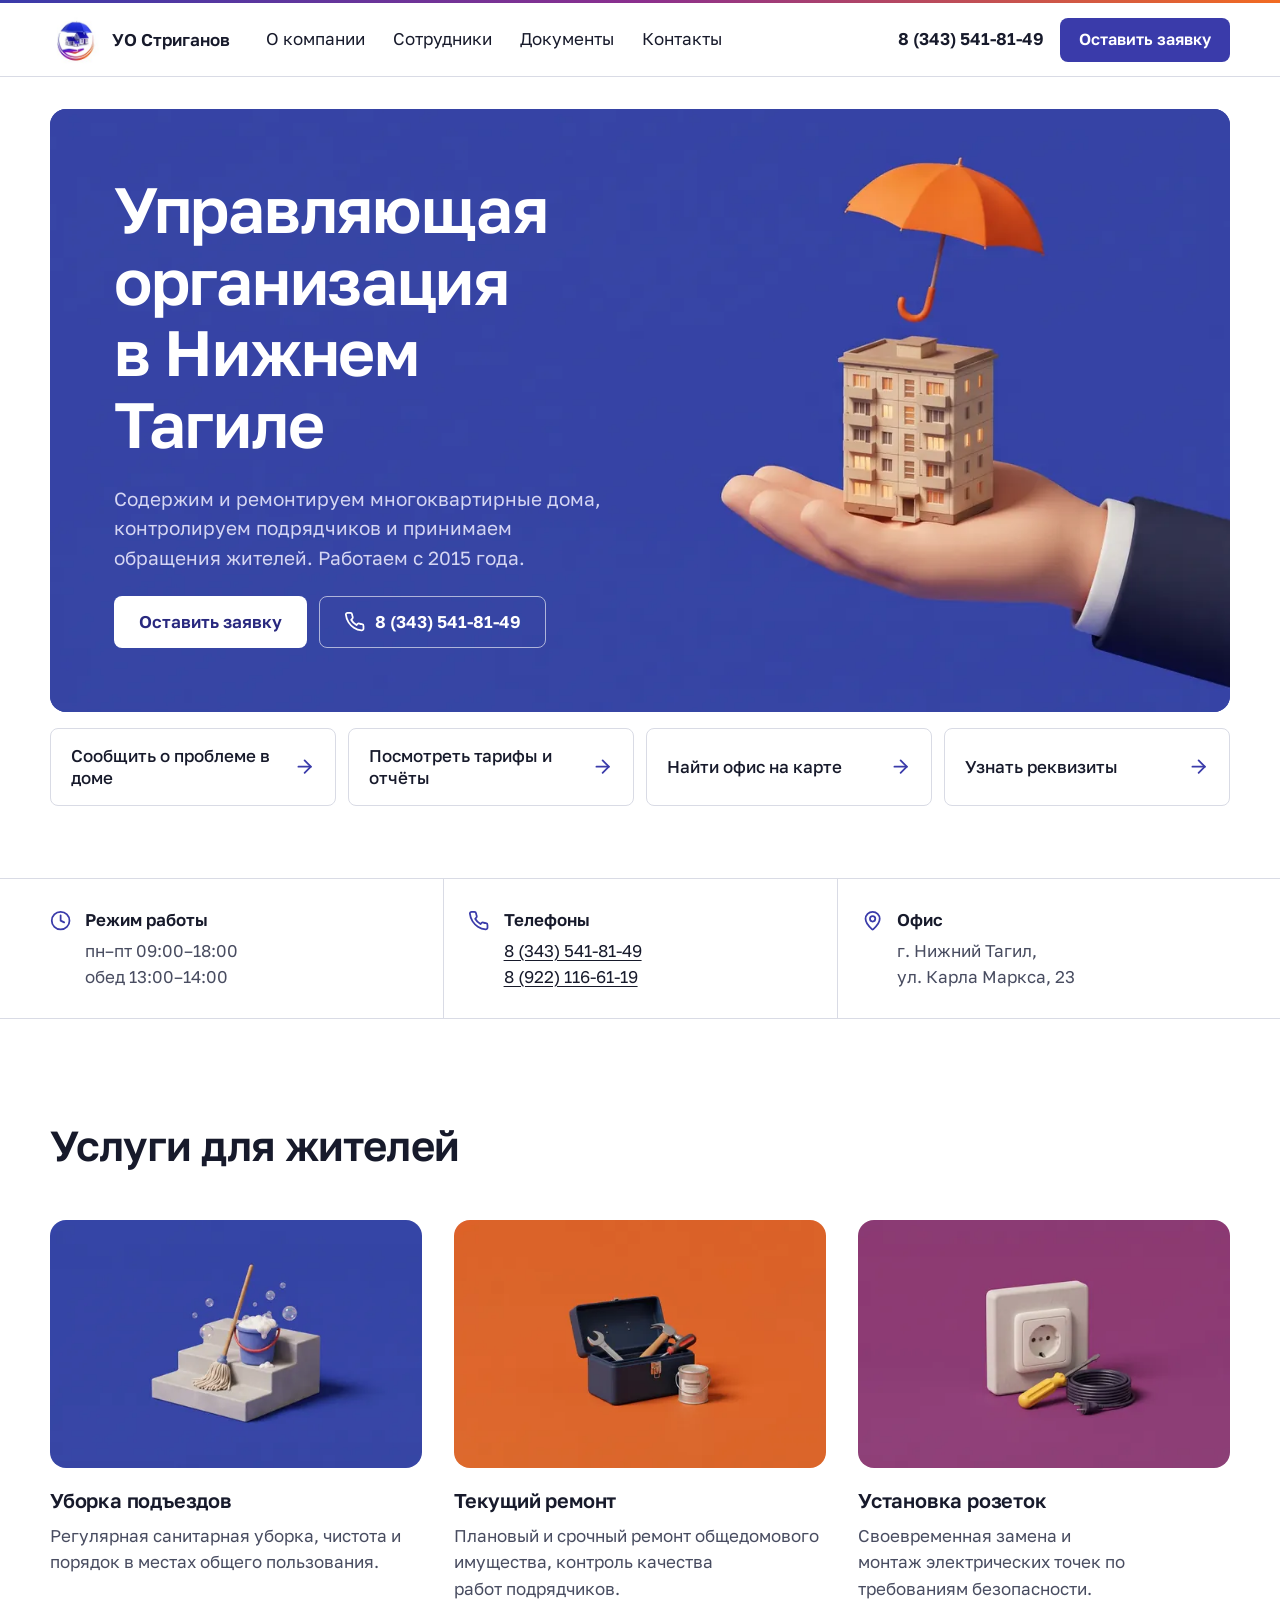
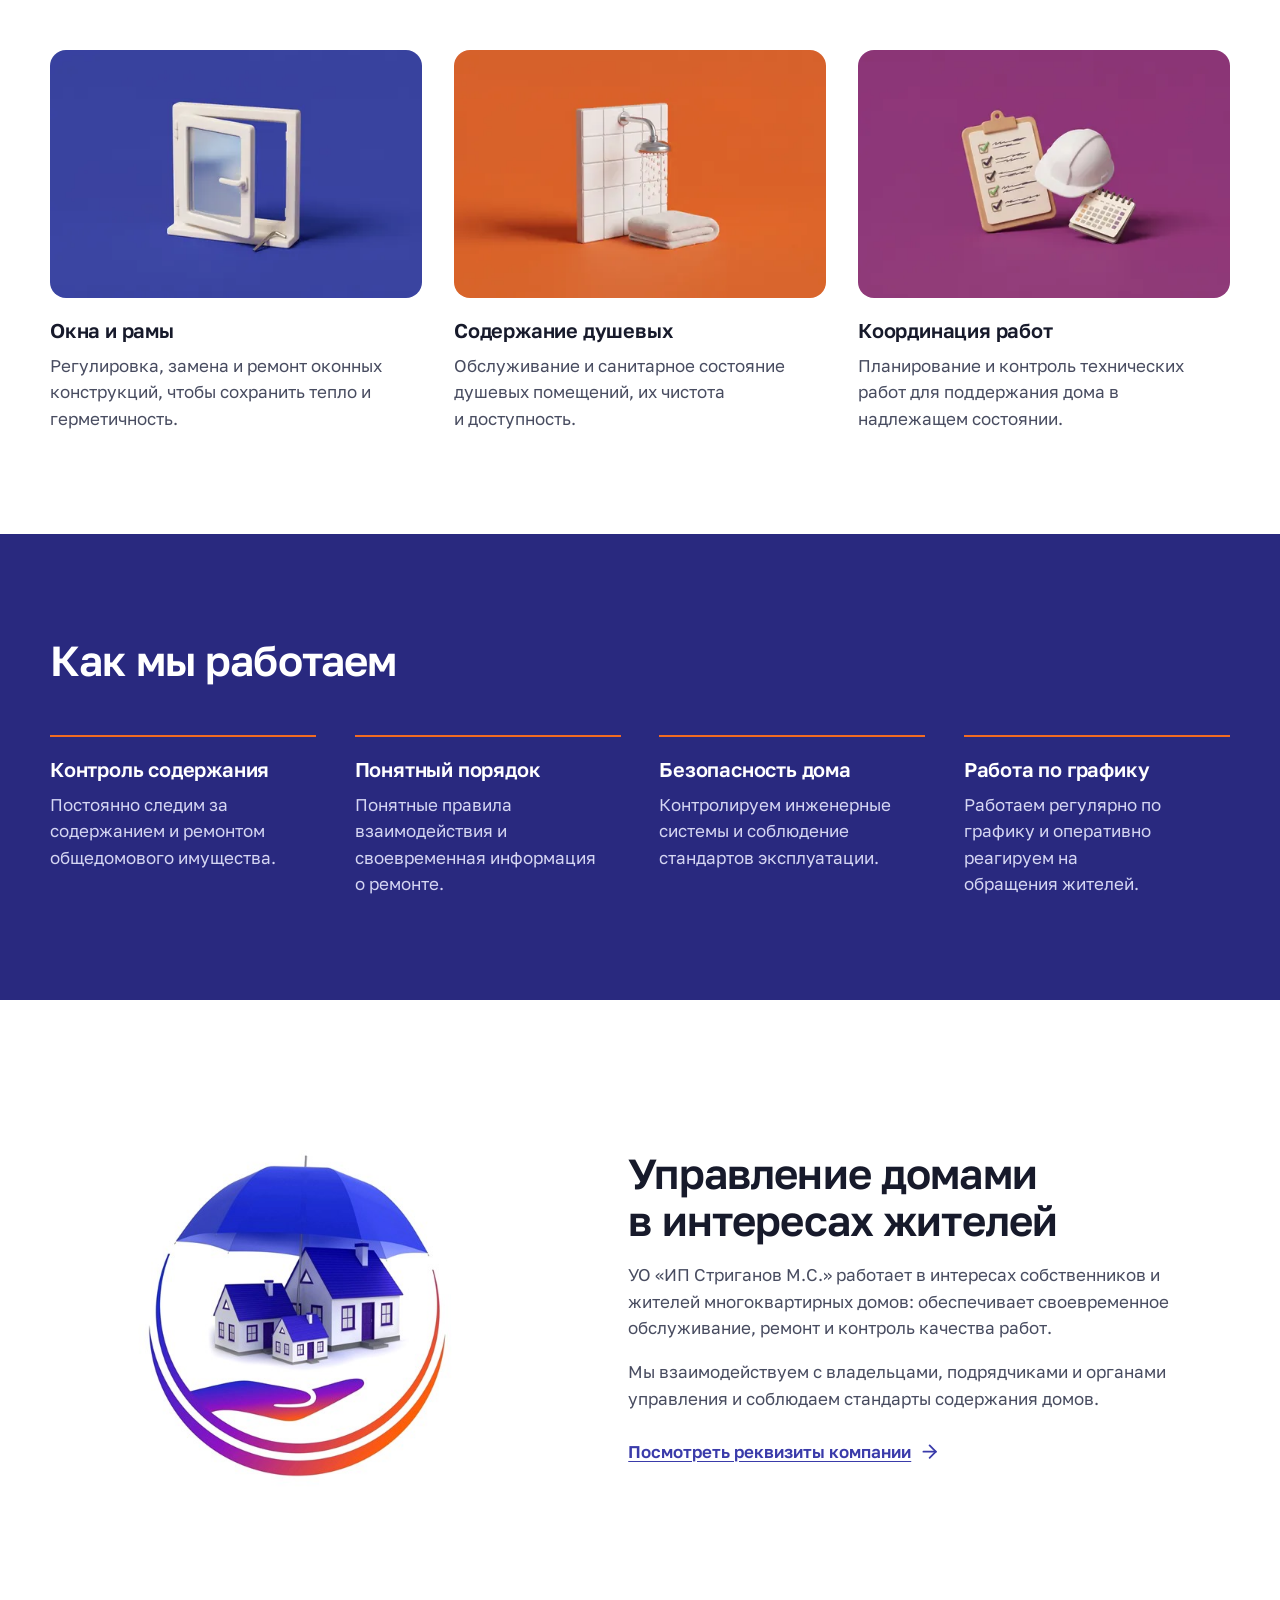
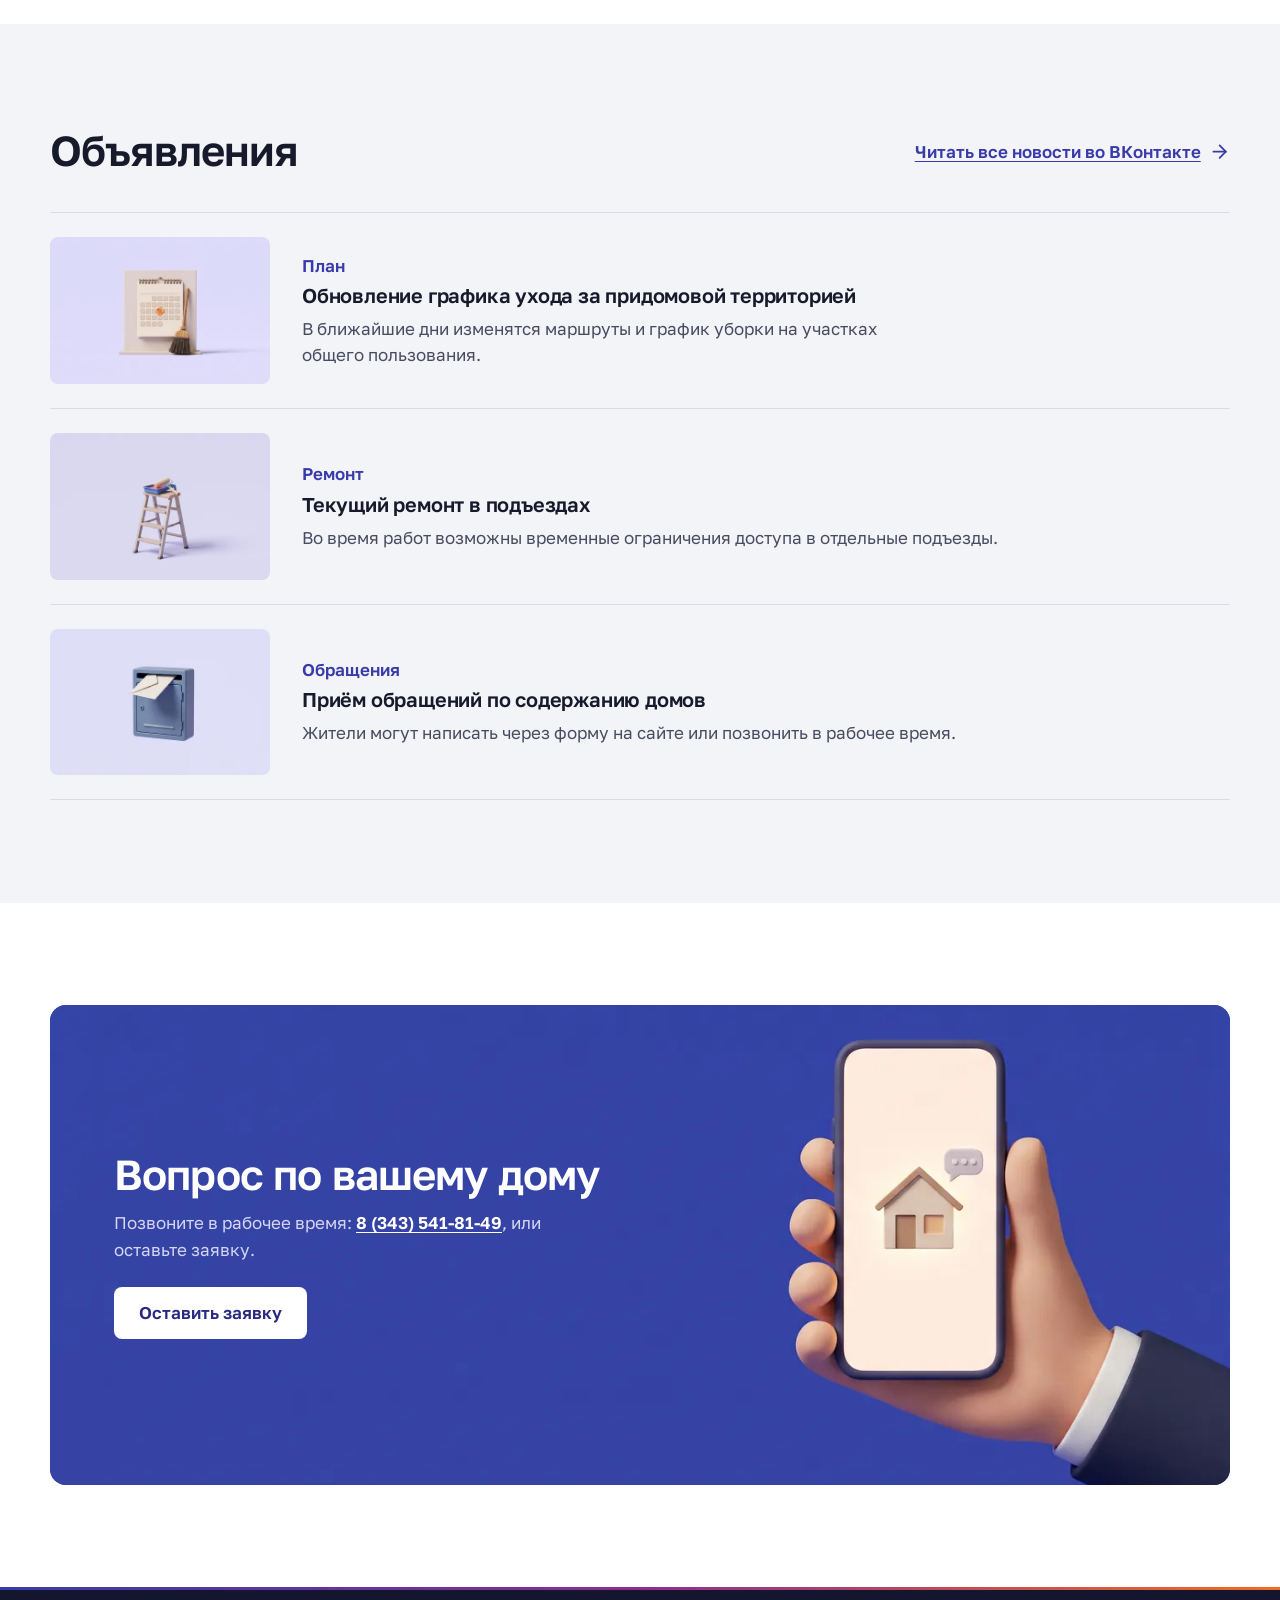
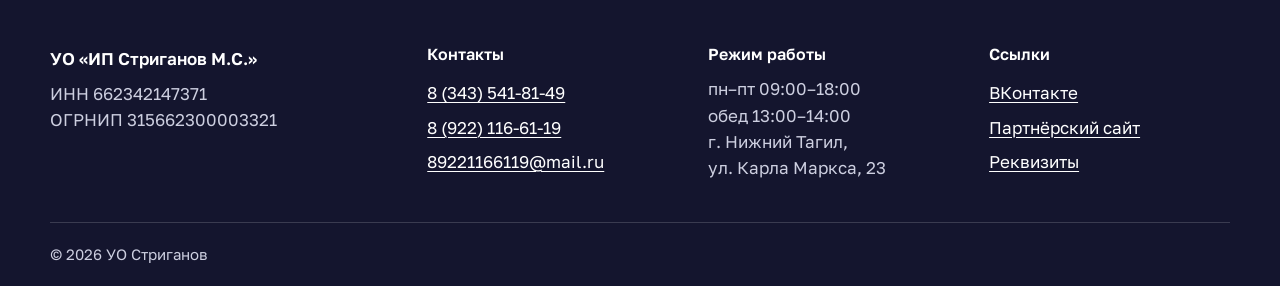
==== commit 7b8feba8: "Обновил файлы сайта" ====
--- a/index.html
+++ b/index.html
@@ -1,258 +1,191 @@
 <!DOCTYPE html>
 <html lang="ru">
-  <head>
-    <meta charset="UTF-8" />
-    <meta name="viewport" content="width=device-width, initial-scale=1.0" />
-    <meta name="description" content="Управляющая организация Стриганов — надлежащее содержание домов и комфортная жизнь для наших клиентов." />
-    <title>УО Стриганов | Главная</title>
-    <link rel="preconnect" href="https://fonts.googleapis.com" />
-    <link rel="preconnect" href="https://fonts.gstatic.com" crossorigin />
-    <link href="https://fonts.googleapis.com/css2?family=Inter:wght@400;500;600;700&display=swap" rel="stylesheet" />
-    <link rel="icon" type="image/jpeg" href="img/photo_2026-11-04_18-03-32.jpg" />
-    <link rel="stylesheet" href="css/style.css" />
-  </head>
-  <body>
-    <div id="app-header"></div>
+<head>
+  <meta charset="UTF-8">
+  <meta name="viewport" content="width=device-width, initial-scale=1">
+  <title>Управляющая организация в Нижнем Тагиле | УО Стриганов</title>
+  <meta name="description" content="Управляющая организация в Нижнем Тагиле: содержание и ремонт многоквартирных домов, приём обращений жителей. Телефон 8 (343) 541-81-49.">
+  <link rel="icon" type="image/jpeg" href="img/logo-small.jpg">
+  <link rel="preload" href="fonts/golos-text-cyrillic.woff2" as="font" type="font/woff2" crossorigin>
+  <link rel="stylesheet" href="css/style.css">
+  <script>document.documentElement.classList.add('js');</script>
+</head>
+<body>
+  <a class="skip-link" href="#content">Перейти к содержанию</a>
 
-    <main class="page-shell">
-      <section class="hero section">
-        <div class="container hero-inner">
-          <div class="hero-copy">
-            <span class="eyebrow">Нижний Тагил · управляющая организация</span>
-            <h1>УО «ИП Стриганов М.С.»</h1>
-            <p>Содержание общего имущества и взаимодействие с жителями многоквартирных домов.</p>
-            <div class="hero-meta">
-              <span class="address-line">622001, г. Нижний Тагил, ул. Карла Маркса, 23</span>
-              <a class="btn btn-primary" href="contacts.html">Задать вопрос</a>
+  <header class="site-header">
+    <div class="wrap header-inner">
+      <a class="brand" href="index.html" aria-current="page">
+        <img src="img/logo-small.jpg" width="52" height="52" alt="">
+        <span>УО Стриганов</span>
+      </a>
+      <button class="menu-toggle" type="button" aria-label="Открыть меню" aria-expanded="false" aria-controls="site-nav">
+        <svg class="icon icon-open" aria-hidden="true" xmlns="http://www.w3.org/2000/svg" viewBox="0 0 24 24" fill="none" stroke="currentColor" stroke-width="2" stroke-linecap="round" stroke-linejoin="round" ><line x1="4" x2="20" y1="12" y2="12" /><line x1="4" x2="20" y1="6" y2="6" /><line x1="4" x2="20" y1="18" y2="18" /></svg>
+        <svg class="icon icon-close" aria-hidden="true" xmlns="http://www.w3.org/2000/svg" viewBox="0 0 24 24" fill="none" stroke="currentColor" stroke-width="2" stroke-linecap="round" stroke-linejoin="round" ><path d="M18 6 6 18" /><path d="m6 6 12 12" /></svg>
+      </button>
+      <nav class="site-nav" id="site-nav" aria-label="Основное меню">
+        <ul>
+          <li><a href="about.html">О компании</a></li>
+          <li><a href="team.html">Сотрудники</a></li>
+          <li><a href="documents.html">Документы</a></li>
+          <li><a href="contacts.html">Контакты</a></li>
+        </ul>
+      </nav>
+      <div class="header-actions">
+        <a class="header-phone" href="tel:+73435418149">8 (343) 541-81-49</a>
+        <a class="btn btn-primary btn-small" href="contacts.html#request">Оставить заявку</a>
+      </div>
+    </div>
+  </header>
+
+  <main id="content">
+    <section class="hero" aria-labelledby="hero-title">
+      <div class="wrap">
+        <div class="banner on-brand" style="--art-bg: #3644a5">
+          <div class="banner-copy">
+            <h1 id="hero-title">Управляющая организация в&nbsp;Нижнем Тагиле</h1>
+            <p class="lead">Содержим и ремонтируем многоквартирные дома, контролируем подрядчиков и принимаем обращения жителей. Работаем с 2015 года.</p>
+            <div class="hero-actions">
+              <a class="btn btn-invert" href="contacts.html#request">Оставить заявку</a>
+              <a class="btn btn-outline-light" href="tel:+73435418149"><svg class="icon" aria-hidden="true" xmlns="http://www.w3.org/2000/svg" viewBox="0 0 24 24" fill="none" stroke="currentColor" stroke-width="2" stroke-linecap="round" stroke-linejoin="round" ><path d="M22 16.92v3a2 2 0 0 1-2.18 2 19.79 19.79 0 0 1-8.63-3.07 19.5 19.5 0 0 1-6-6 19.79 19.79 0 0 1-3.07-8.67A2 2 0 0 1 4.11 2h3a2 2 0 0 1 2 1.72 12.84 12.84 0 0 0 .7 2.81 2 2 0 0 1-.45 2.11L8.09 9.91a16 16 0 0 0 6 6l1.27-1.27a2 2 0 0 1 2.11-.45 12.84 12.84 0 0 0 2.81.7A2 2 0 0 1 22 16.92z" /></svg>8 (343) 541-81-49</a>
             </div>
           </div>
+          <img class="art" src="img/art/hero-1400.webp" srcset="img/art/hero-800.webp 800w, img/art/hero-1400.webp 1400w, img/art/hero-2400.webp 2400w" sizes="(max-width: 1260px) 100vw, 1180px" width="1400" height="939" fetchpriority="high" alt="">
+        </div>
+        <div class="tasks">
+          <h2 class="visually-hidden">Что вам нужно</h2>
+          <ul class="task-list">
+            <li><a href="contacts.html#request">Сообщить о проблеме в доме<svg class="icon" aria-hidden="true" xmlns="http://www.w3.org/2000/svg" viewBox="0 0 24 24" fill="none" stroke="currentColor" stroke-width="2" stroke-linecap="round" stroke-linejoin="round" ><path d="M5 12h14" /><path d="m12 5 7 7-7 7" /></svg></a></li>
+            <li><a href="documents.html#tariffs">Посмотреть тарифы и отчёты<svg class="icon" aria-hidden="true" xmlns="http://www.w3.org/2000/svg" viewBox="0 0 24 24" fill="none" stroke="currentColor" stroke-width="2" stroke-linecap="round" stroke-linejoin="round" ><path d="M5 12h14" /><path d="m12 5 7 7-7 7" /></svg></a></li>
+            <li><a href="contacts.html#map">Найти офис на карте<svg class="icon" aria-hidden="true" xmlns="http://www.w3.org/2000/svg" viewBox="0 0 24 24" fill="none" stroke="currentColor" stroke-width="2" stroke-linecap="round" stroke-linejoin="round" ><path d="M5 12h14" /><path d="m12 5 7 7-7 7" /></svg></a></li>
+            <li><a href="about.html">Узнать реквизиты<svg class="icon" aria-hidden="true" xmlns="http://www.w3.org/2000/svg" viewBox="0 0 24 24" fill="none" stroke="currentColor" stroke-width="2" stroke-linecap="round" stroke-linejoin="round" ><path d="M5 12h14" /><path d="m12 5 7 7-7 7" /></svg></a></li>
+          </ul>
+        </div>
+      </div>
+    </section>
 
-          <div class="hero-facts" aria-label="Сведения об организации">
-            <div class="hero-fact">
-              <span>ИНН</span>
-              <strong>662342147371</strong>
+    <section class="facts" aria-label="Контакты и режим работы">
+      <div class="wrap">
+        <dl class="facts-grid">
+          <div class="fact"><svg class="icon" aria-hidden="true" xmlns="http://www.w3.org/2000/svg" viewBox="0 0 24 24" fill="none" stroke="currentColor" stroke-width="2" stroke-linecap="round" stroke-linejoin="round" ><circle cx="12" cy="12" r="10" /><polyline points="12 6 12 12 16 14" /></svg><div><dt>Режим работы</dt><dd>пн–пт 09:00–18:00<br>обед 13:00–14:00</dd></div></div>
+          <div class="fact"><svg class="icon" aria-hidden="true" xmlns="http://www.w3.org/2000/svg" viewBox="0 0 24 24" fill="none" stroke="currentColor" stroke-width="2" stroke-linecap="round" stroke-linejoin="round" ><path d="M22 16.92v3a2 2 0 0 1-2.18 2 19.79 19.79 0 0 1-8.63-3.07 19.5 19.5 0 0 1-6-6 19.79 19.79 0 0 1-3.07-8.67A2 2 0 0 1 4.11 2h3a2 2 0 0 1 2 1.72 12.84 12.84 0 0 0 .7 2.81 2 2 0 0 1-.45 2.11L8.09 9.91a16 16 0 0 0 6 6l1.27-1.27a2 2 0 0 1 2.11-.45 12.84 12.84 0 0 0 2.81.7A2 2 0 0 1 22 16.92z" /></svg><div><dt>Телефоны</dt><dd><a href="tel:+73435418149">8 (343) 541-81-49</a><br><a href="tel:+79221166119">8 (922) 116-61-19</a></dd></div></div>
+          <div class="fact"><svg class="icon" aria-hidden="true" xmlns="http://www.w3.org/2000/svg" viewBox="0 0 24 24" fill="none" stroke="currentColor" stroke-width="2" stroke-linecap="round" stroke-linejoin="round" ><path d="M20 10c0 4.993-5.539 10.193-7.399 11.799a1 1 0 0 1-1.202 0C9.539 20.193 4 14.993 4 10a8 8 0 0 1 16 0" /><circle cx="12" cy="10" r="3" /></svg><div><dt>Офис</dt><dd>г.&nbsp;Нижний&nbsp;Тагил, ул.&nbsp;Карла&nbsp;Маркса,&nbsp;23</dd></div></div>
+        </dl>
+      </div>
+    </section>
+
+    <section class="section" aria-labelledby="services-title">
+      <div class="wrap">
+        <div class="section-head">
+          <h2 id="services-title">Услуги для жителей</h2>
+        </div>
+        <ul class="service-grid">
+          <li class="service"><div class="service-art" style="--art-bg: #3645a6"><img class="art" src="img/art/service-cleaning-960.webp" srcset="img/art/service-cleaning-480.webp 480w, img/art/service-cleaning-960.webp 960w" sizes="(max-width: 767px) calc(100vw - 32px), (max-width: 1023px) 45vw, 380px" width="960" height="644" loading="lazy" alt=""></div><h3>Уборка подъездов</h3><p>Регулярная санитарная уборка, чистота и порядок в местах общего пользования.</p></li>
+          <li class="service"><div class="service-art" style="--art-bg: #db642b"><img class="art" src="img/art/service-repair-960.webp" srcset="img/art/service-repair-480.webp 480w, img/art/service-repair-960.webp 960w" sizes="(max-width: 767px) calc(100vw - 32px), (max-width: 1023px) 45vw, 380px" width="960" height="644" loading="lazy" alt=""></div><h3>Текущий ремонт</h3><p>Плановый и срочный ремонт общедомового имущества, контроль качества работ подрядчиков.</p></li>
+          <li class="service"><div class="service-art" style="--art-bg: #8c3c75"><img class="art" src="img/art/service-sockets-960.webp" srcset="img/art/service-sockets-480.webp 480w, img/art/service-sockets-960.webp 960w" sizes="(max-width: 767px) calc(100vw - 32px), (max-width: 1023px) 45vw, 380px" width="960" height="644" loading="lazy" alt=""></div><h3>Установка розеток</h3><p>Своевременная замена и монтаж электрических точек по требованиям безопасности.</p></li>
+          <li class="service"><div class="service-art" style="--art-bg: #3842a2"><img class="art" src="img/art/service-windows-960.webp" srcset="img/art/service-windows-480.webp 480w, img/art/service-windows-960.webp 960w" sizes="(max-width: 767px) calc(100vw - 32px), (max-width: 1023px) 45vw, 380px" width="960" height="644" loading="lazy" alt=""></div><h3>Окна и рамы</h3><p>Регулировка, замена и ремонт оконных конструкций, чтобы сохранить тепло и герметичность.</p></li>
+          <li class="service"><div class="service-art" style="--art-bg: #d7632b"><img class="art" src="img/art/service-showers-960.webp" srcset="img/art/service-showers-480.webp 480w, img/art/service-showers-960.webp 960w" sizes="(max-width: 767px) calc(100vw - 32px), (max-width: 1023px) 45vw, 380px" width="960" height="644" loading="lazy" alt=""></div><h3>Содержание душевых</h3><p>Обслуживание и санитарное состояние душевых помещений, их чистота и доступность.</p></li>
+          <li class="service"><div class="service-art" style="--art-bg: #8d3778"><img class="art" src="img/art/service-coordination-960.webp" srcset="img/art/service-coordination-480.webp 480w, img/art/service-coordination-960.webp 960w" sizes="(max-width: 767px) calc(100vw - 32px), (max-width: 1023px) 45vw, 380px" width="960" height="644" loading="lazy" alt=""></div><h3>Координация работ</h3><p>Планирование и контроль технических работ для поддержания дома в надлежащем состоянии.</p></li>
+        </ul>
+      </div>
+    </section>
+
+    <section class="section band on-brand" aria-labelledby="principles-title">
+      <div class="wrap">
+        <div class="section-head">
+          <h2 id="principles-title">Как мы работаем</h2>
+        </div>
+        <ul class="principles">
+          <li><h3>Контроль содержания</h3><p>Постоянно следим за содержанием и ремонтом общедомового имущества.</p></li>
+          <li><h3>Понятный порядок</h3><p>Понятные правила взаимодействия и своевременная информация о ремонте.</p></li>
+          <li><h3>Безопасность дома</h3><p>Контролируем инженерные системы и соблюдение стандартов эксплуатации.</p></li>
+          <li><h3>Работа по графику</h3><p>Работаем регулярно по графику и оперативно реагируем на обращения жителей.</p></li>
+        </ul>
+      </div>
+    </section>
+
+    <section class="section" aria-labelledby="about-title">
+      <div class="wrap about-grid">
+        <img class="about-logo" src="img/logo.jpg" width="560" height="560" loading="lazy" alt="Логотип УО Стриганов: дома под зонтом на раскрытой ладони">
+        <div class="about-copy">
+          <h2 id="about-title">Управление домами в интересах жителей</h2>
+          <p>УО «ИП Стриганов М.С.» работает в интересах собственников и жителей многоквартирных домов: обеспечивает своевременное обслуживание, ремонт и контроль качества работ.</p>
+          <p>Мы взаимодействуем с владельцами, подрядчиками и органами управления и соблюдаем стандарты содержания домов.</p>
+          <a class="text-link" href="about.html">Посмотреть реквизиты компании<svg class="icon" aria-hidden="true" xmlns="http://www.w3.org/2000/svg" viewBox="0 0 24 24" fill="none" stroke="currentColor" stroke-width="2" stroke-linecap="round" stroke-linejoin="round" ><path d="M5 12h14" /><path d="m12 5 7 7-7 7" /></svg></a>
+        </div>
+      </div>
+    </section>
+
+    <section class="section section-surface" aria-labelledby="notices-title">
+      <div class="wrap">
+        <div class="notice-head">
+          <h2 id="notices-title">Объявления</h2>
+          <a class="text-link" href="https://vk.com/gkx_nizhniy_tagil" target="_blank" rel="noreferrer">Читать все новости во ВКонтакте<svg class="icon" aria-hidden="true" xmlns="http://www.w3.org/2000/svg" viewBox="0 0 24 24" fill="none" stroke="currentColor" stroke-width="2" stroke-linecap="round" stroke-linejoin="round" ><path d="M5 12h14" /><path d="m12 5 7 7-7 7" /></svg></a>
+        </div>
+        <ul class="notices">
+          <li><div class="notice-art" style="--art-bg: #dedbf9"><img class="art" src="img/art/notice-plan-960.webp" srcset="img/art/notice-plan-480.webp 480w, img/art/notice-plan-960.webp 960w" sizes="(max-width: 767px) 112px, 220px" width="960" height="644" loading="lazy" alt=""></div><div><span class="notice-tag">План</span><h3>Обновление графика ухода за придомовой территорией</h3><p>В ближайшие дни изменятся маршруты и график уборки на участках общего пользования.</p></div></li>
+          <li><div class="notice-art" style="--art-bg: #dad8f0"><img class="art" src="img/art/notice-repair-960.webp" srcset="img/art/notice-repair-480.webp 480w, img/art/notice-repair-960.webp 960w" sizes="(max-width: 767px) 112px, 220px" width="960" height="644" loading="lazy" alt=""></div><div><span class="notice-tag">Ремонт</span><h3>Текущий ремонт в подъездах</h3><p>Во время работ возможны временные ограничения доступа в отдельные подъезды.</p></div></li>
+          <li><div class="notice-art" style="--art-bg: #dedef8"><img class="art" src="img/art/notice-requests-960.webp" srcset="img/art/notice-requests-480.webp 480w, img/art/notice-requests-960.webp 960w" sizes="(max-width: 767px) 112px, 220px" width="960" height="644" loading="lazy" alt=""></div><div><span class="notice-tag">Обращения</span><h3>Приём обращений по содержанию домов</h3><p>Жители могут написать через форму на сайте или позвонить в рабочее время.</p></div></li>
+        </ul>
+      </div>
+    </section>
+
+    <section class="section" aria-labelledby="close-title">
+      <div class="wrap">
+        <div class="banner close-panel on-brand" style="--art-bg: #3544a7">
+          <div class="banner-copy">
+            <div>
+              <h2 id="close-title">Вопрос по вашему дому</h2>
+              <p>Позвоните в рабочее время: <a href="tel:+73435418149">8 (343) 541-81-49</a>, или оставьте заявку.</p>
             </div>
-            <div class="hero-fact">
-              <span>ОГРНИП</span>
-              <strong>315662300003321</strong>
-            </div>
-            <div class="hero-fact">
-              <span>Часы работы</span>
-              <strong>пн–пт, 09:00–18:00</strong>
-            </div>
+            <a class="btn btn-invert" href="contacts.html#request">Оставить заявку</a>
           </div>
+          <img class="art" src="img/art/close-2400.webp" srcset="img/art/close-800.webp 800w, img/art/close-1400.webp 1400w, img/art/close-2400.webp 2400w" sizes="(max-width: 1260px) 100vw, 1180px" width="1400" height="939" loading="lazy" alt="">
         </div>
-      </section>
+      </div>
+    </section>
+  </main>
 
-      <section class="quick-actions-section">
-        <div class="container">
-          <h2>Популярные услуги</h2>
-          <div class="quick-actions-grid">
-            <a class="quick-action" href="https://newlk.vdkanal.ru/login" target="_blank" rel="noopener noreferrer">
-              <span>Передать показания</span>
-              <strong>Личный кабинет ВДКанал <span aria-hidden="true">→</span></strong>
-            </a>
-            <a class="quick-action" href="tel:+73435418149">
-              <span>Оплатить ЖКХ</span>
-              <strong>Обратиться к диспетчеру <span aria-hidden="true">→</span></strong>
-            </a>
-            <a class="quick-action" href="contacts.html">
-              <span>Задать вопрос</span>
-              <strong>Форма обращения <span aria-hidden="true">→</span></strong>
-            </a>
-          </div>
-        </div>
-      </section>
+  <footer class="site-footer on-brand">
+    <div class="wrap footer-grid">
+      <div>
+        <p class="footer-org">УО «ИП Стриганов М.С.»</p>
+        <p>ИНН 662342147371</p>
+        <p>ОГРНИП 315662300003321</p>
+      </div>
+      <div>
+        <h2>Контакты</h2>
+        <ul>
+          <li><a href="tel:+73435418149">8 (343) 541-81-49</a></li>
+          <li><a href="tel:+79221166119">8 (922) 116-61-19</a></li>
+          <li><a href="mailto:89221166119@mail.ru">89221166119@mail.ru</a></li>
+        </ul>
+      </div>
+      <div>
+        <h2>Режим работы</h2>
+        <p>пн–пт 09:00–18:00</p>
+        <p>обед 13:00–14:00</p>
+        <p>г.&nbsp;Нижний&nbsp;Тагил, ул.&nbsp;Карла&nbsp;Маркса,&nbsp;23</p>
+      </div>
+      <div>
+        <h2>Ссылки</h2>
+        <ul>
+          <li><a href="https://vk.com/gkx_nizhniy_tagil" target="_blank" rel="noreferrer">ВКонтакте</a></li>
+          <li><a href="https://tagil.holme.ru/uk/5b767b6df61e829e1cb9923a/" target="_blank" rel="noreferrer">Партнёрский сайт</a></li>
+          <li><a href="about.html">Реквизиты</a></li>
+        </ul>
+      </div>
+    </div>
+    <div class="wrap footer-bottom">
+      <p>© 2026 УО Стриганов</p>
+    </div>
+  </footer>
 
-      <section class="section">
-        <div class="container">
-          <div class="section-header">
-            <span class="eyebrow">О нас</span>
-            <h2>Надёжное управление недвижимостью</h2>
-          </div>
-          <div class="card company-overview">
-            <p>УО «ИП Стриганов М.С.» работает в интересах собственников и жителей многоквартирных домов, обеспечивая комфортное и безопасное проживание, своевременное обслуживание, ремонт и профессиональный контроль качества работ.</p>
-            <p>Мы выстраиваем прозрачное взаимодействие с владельцами, подрядчиками и органами управления, соблюдая стандарты содержания домов и создавая устойчивую, понятную систему управления.</p>
-            <p>Наши специалисты обеспечивают техническое сопровождение, оперативную реакцию на обращения жителей и высокий уровень ответственности за состояние жилого фонда.</p>
-          </div>
-        </div>
-      </section>
+  <div class="action-bar">
+    <a class="btn btn-secondary" href="tel:+73435418149"><svg class="icon" aria-hidden="true" xmlns="http://www.w3.org/2000/svg" viewBox="0 0 24 24" fill="none" stroke="currentColor" stroke-width="2" stroke-linecap="round" stroke-linejoin="round" ><path d="M22 16.92v3a2 2 0 0 1-2.18 2 19.79 19.79 0 0 1-8.63-3.07 19.5 19.5 0 0 1-6-6 19.79 19.79 0 0 1-3.07-8.67A2 2 0 0 1 4.11 2h3a2 2 0 0 1 2 1.72 12.84 12.84 0 0 0 .7 2.81 2 2 0 0 1-.45 2.11L8.09 9.91a16 16 0 0 0 6 6l1.27-1.27a2 2 0 0 1 2.11-.45 12.84 12.84 0 0 0 2.81.7A2 2 0 0 1 22 16.92z" /></svg>Позвонить</a>
+    <a class="btn btn-primary" href="contacts.html#request">Оставить заявку</a>
+  </div>
 
-      <section class="section">
-        <div class="container">
-          <div class="section-header">
-            <span class="eyebrow">Услуги</span>
-            <h2>Что мы делаем для комфортной жизни</h2>
-          </div>
-
-          <div class="service-grid">
-            <article class="service-card">
-              <div class="service-icon" aria-hidden="true">
-                <svg width="24" height="24" viewBox="0 0 24 24" fill="none" xmlns="http://www.w3.org/2000/svg">
-                  <path d="M4 16.5C4 15.12 5.12 14 6.5 14H17.5C18.88 14 20 15.12 20 16.5V18H4V16.5ZM8.25 9.5C8.25 7.43 9.93 5.75 12 5.75C14.07 5.75 15.75 7.43 15.75 9.5V10.5H8.25V9.5Z" stroke="currentColor" stroke-width="1.8" stroke-linecap="round" stroke-linejoin="round"/>
-                </svg>
-              </div>
-              <h3>Уборка подъездов</h3>
-              <p>Регулярная санитарная уборка, поддержание чистоты и порядка в местах общего пользования.</p>
-            </article>
-
-            <article class="service-card">
-              <div class="service-icon" aria-hidden="true">
-                <svg width="24" height="24" viewBox="0 0 24 24" fill="none" xmlns="http://www.w3.org/2000/svg">
-                  <path d="M7 18V8.5M12 18V5M17 18V11.5M4 18H20" stroke="currentColor" stroke-width="1.8" stroke-linecap="round"/>
-                </svg>
-              </div>
-              <h3>Текущий ремонт</h3>
-              <p>Плановый и срочный ремонт общедомового имущества, а также контроль качества работ подрядчиков.</p>
-            </article>
-
-            <article class="service-card">
-              <div class="service-icon" aria-hidden="true">
-                <svg width="24" height="24" viewBox="0 0 24 24" fill="none" xmlns="http://www.w3.org/2000/svg">
-                  <path d="M9 8L5 12L9 16M15 8L19 12L15 16M13.5 4L10.5 20" stroke="currentColor" stroke-width="1.8" stroke-linecap="round" stroke-linejoin="round"/>
-                </svg>
-              </div>
-              <h3>Установка розеток</h3>
-              <p>Своевременная замена и монтаж электрических точек в соответствии с требованиями безопасности.</p>
-            </article>
-
-            <article class="service-card">
-              <div class="service-icon" aria-hidden="true">
-                <svg width="24" height="24" viewBox="0 0 24 24" fill="none" xmlns="http://www.w3.org/2000/svg">
-                  <path d="M4 15.5L9 10.5L12 13.5L20 5.5M20 5.5H15.5M20 5.5V10" stroke="currentColor" stroke-width="1.8" stroke-linecap="round" stroke-linejoin="round"/>
-                </svg>
-              </div>
-              <h3>Работа с окнами и рамами</h3>
-              <p>Регулировка, замена и ремонт оконных конструкций с целью сохранения тепла и герметичности.</p>
-            </article>
-
-            <article class="service-card">
-              <div class="service-icon" aria-hidden="true">
-                <svg width="24" height="24" viewBox="0 0 24 24" fill="none" xmlns="http://www.w3.org/2000/svg">
-                  <path d="M5 8H19V18H5V8ZM9 8V5H15V8M7 12H17" stroke="currentColor" stroke-width="1.8" stroke-linecap="round" stroke-linejoin="round"/>
-                </svg>
-              </div>
-              <h3>Содержание душевых</h3>
-              <p>Обслуживание и санитарное состояние душевых помещений, обеспечение их чистоты и доступности.</p>
-            </article>
-
-            <article class="service-card">
-              <div class="service-icon" aria-hidden="true">
-                <svg width="24" height="24" viewBox="0 0 24 24" fill="none" xmlns="http://www.w3.org/2000/svg">
-                  <path d="M12 4V12L16 16M20 12C20 16.4183 16.4183 20 12 20C7.58172 20 4 16.4183 4 12C4 7.58172 7.58172 4 12 4Z" stroke="currentColor" stroke-width="1.8" stroke-linecap="round" stroke-linejoin="round"/>
-                </svg>
-              </div>
-              <h3>Координация работ</h3>
-              <p>Планирование и контроль технических мероприятий для поддержания дома в надлежащем состоянии.</p>
-            </article>
-          </div>
-        </div>
-      </section>
-
-      <section class="section">
-        <div class="container">
-          <div class="section-header">
-            <span class="eyebrow">Преимущества</span>
-            <h2>Почему жители выбирают нас</h2>
-          </div>
-
-          <div class="feature-grid">
-            <article class="feature-card">
-              <div class="feature-item">
-                <div class="feature-icon" aria-hidden="true">
-                  <svg width="22" height="22" viewBox="0 0 24 24" fill="none" xmlns="http://www.w3.org/2000/svg"><path d="M7 12.5L10.5 16L17 9.5M20 12C20 16.4183 16.4183 20 12 20C7.58172 20 4 16.4183 4 12C4 7.58172 7.58172 4 12 4C16.4183 4 20 7.58172 20 12Z" stroke="currentColor" stroke-width="1.8" stroke-linecap="round" stroke-linejoin="round"/></svg>
-                </div>
-                <div>
-                  <div class="feature-title">Ответственный подход</div>
-                  <p>Постоянный контроль за содержанием и ремонтом общедомового имущества.</p>
-                </div>
-              </div>
-            </article>
-
-            <article class="feature-card">
-              <div class="feature-item">
-                <div class="feature-icon" aria-hidden="true">
-                  <svg width="22" height="22" viewBox="0 0 24 24" fill="none" xmlns="http://www.w3.org/2000/svg"><path d="M8 7H16M8 12H16M8 17H13M5 4H19C20.1046 4 21 4.89543 21 6V18C21 19.1046 20.1046 20 19 20H5C3.89543 20 3 19.1046 3 18V6C3 4.89543 3.89543 4 5 4Z" stroke="currentColor" stroke-width="1.8" stroke-linecap="round" stroke-linejoin="round"/></svg>
-                </div>
-                <div>
-                  <div class="feature-title">Прозрачность</div>
-                  <p>Понятные процедуры взаимодействия и своевременная информация по вопросам ремонта.</p>
-                </div>
-              </div>
-            </article>
-
-            <article class="feature-card">
-              <div class="feature-item">
-                <div class="feature-icon" aria-hidden="true">
-                  <svg width="22" height="22" viewBox="0 0 24 24" fill="none" xmlns="http://www.w3.org/2000/svg"><path d="M12 3L19 6V11.5C19 15.8 16.5 19.2 12 21C7.5 19.2 5 15.8 5 11.5V6L12 3Z" stroke="currentColor" stroke-width="1.8" stroke-linecap="round" stroke-linejoin="round"/></svg>
-                </div>
-                <div>
-                  <div class="feature-title">Безопасность</div>
-                  <p>Контроль за состоянием инженерных систем и соблюдением стандартов эксплуатации.</p>
-                </div>
-              </div>
-            </article>
-
-            <article class="feature-card">
-              <div class="feature-item">
-                <div class="feature-icon" aria-hidden="true">
-                  <svg width="22" height="22" viewBox="0 0 24 24" fill="none" xmlns="http://www.w3.org/2000/svg"><path d="M7 12V8C7 5.79086 8.79086 4 11 4H13C15.2091 4 17 5.79086 17 8V12M5 12H19L18 20H6L5 12Z" stroke="currentColor" stroke-width="1.8" stroke-linecap="round" stroke-linejoin="round"/></svg>
-                </div>
-                <div>
-                  <div class="feature-title">Фиксированный режим</div>
-                  <p>Регулярная работа по графику и оперативное реагирование на обращения жителей.</p>
-                </div>
-              </div>
-            </article>
-          </div>
-        </div>
-      </section>
-
-      <section class="section">
-        <div class="container">
-          <div class="section-header">
-            <span class="eyebrow">Новости и объявления</span>
-            <h2>Информация для жителей</h2>
-          </div>
-
-          <div class="news-grid">
-            <article class="news-card">
-              <span class="news-tag">ЖКХ</span>
-              <h3>Изменения в законодательстве жилищно-коммунального хозяйства</h3>
-              <p>Следите за актуальными нормативными документами и официальными разъяснениями.</p>
-              <a href="documents.html" class="news-link">Документы и раскрытие информации</a>
-            </article>
-
-            <article class="news-card">
-              <span class="news-tag">Обращения</span>
-              <h3>Как направить обращение в управляющую организацию</h3>
-              <p>Опишите вопрос через форму обратной связи, указав адрес дома и удобные контактные данные.</p>
-              <a href="contacts.html" class="news-link">Перейти к форме обращения</a>
-            </article>
-
-            <article class="news-card">
-              <span class="news-tag">Отчётность</span>
-              <h3>Раскрытие информации о деятельности управляющей организации</h3>
-              <p>На сайте размещаются сведения об организации, документы и информация о тарифах.</p>
-              <a href="documents.html" class="news-link">Открыть раздел</a>
-            </article>
-          </div>
-        </div>
-      </section>
-
-      <section class="section">
-        <div class="container">
-          <div class="cta-panel">
-            <h2>Остались вопросы?</h2>
-            <a class="btn btn-primary" href="contacts.html">Связаться</a>
-          </div>
-        </div>
-      </section>
-    </main>
-
-    <div id="app-footer"></div>
-
-    <script src="js/components.js" defer></script>
-    <script src="js/main.js" defer></script>
-  </body>
+  <script src="js/main.js" defer></script>
+</body>
 </html>
--- a/css/style.css
+++ b/css/style.css
@@ -1,15 +1,40 @@
+/* Шрифт Golos Text (SIL OFL) хранится в проекте, сторонние серверы не нужны. */
+@font-face {
+  font-family: "Golos Text";
+  src: url("../fonts/golos-text-cyrillic.woff2") format("woff2");
+  font-weight: 400 700;
+  font-display: swap;
+  unicode-range: U+0301, U+0400-045F, U+0490-0491, U+04B0-04B1, U+2116;
+}
+@font-face {
+  font-family: "Golos Text";
+  src: url("../fonts/golos-text-latin.woff2") format("woff2");
+  font-weight: 400 700;
+  font-display: swap;
+  unicode-range: U+0000-00FF, U+0131, U+2000-206F, U+20AC, U+2122, U+2191, U+2193, U+2212, U+2215, U+FEFF, U+FFFD;
+}
+
 :root {
-  --bg-primary: #f2f4f6;
-  --bg-card: #ffffff;
-  --text-primary: #20242a;
-  --text-secondary: #505963;
-  --border-subtle: #cbd1d8;
-  --brand-blue: #3a3baa;
-  --brand-purple: #8b2f8e;
-  --brand-orange: #f26b21;
-  --brand-gradient: linear-gradient(90deg, #3a3baa 0%, #8b2f8e 50%, #f26b21 100%);
-  --radius-lg: 8px;
-  --container-width: 1180px;
+  --ink: #171a2b;
+  --muted: #484c60;
+  --paper: #ffffff;
+  --surface: #f3f4f8;
+  --line: #d9dbe5;
+  --line-strong: #8a8ea3;
+  --brand: #3a3baa;
+  --brand-deep: #29297f;
+  --brand-tint: #e9e9f7;
+  --on-brand-muted: #d5d6f3;
+  --accent: #f26b21;
+  --error: #b3261e;
+  --success: #17693a;
+  --brand-line: linear-gradient(90deg, #3a3baa 0%, #8b2f8e 50%, #f26b21 100%);
+  --radius: 8px;
+  --radius-lg: 16px;
+  --wrap: 1180px;
+  --gutter: clamp(16px, 4vw, 40px);
+  --section: clamp(56px, 8vw, 104px);
+  --header-h: 76px;
 }
 
 *,
@@ -19,18 +44,18 @@
 }
 
 html {
-  scroll-behavior: smooth;
-  overflow-x: clip;
+  scroll-padding-top: calc(var(--header-h) + 16px);
+  -webkit-text-size-adjust: 100%;
 }
 
 body {
   margin: 0;
-  overflow-x: clip;
-  background: var(--bg-primary);
-  color: var(--text-primary);
-  font-family: "Inter", "Segoe UI", sans-serif;
-  font-size: 16px;
-  line-height: 1.5;
+  background: var(--paper);
+  color: var(--ink);
+  font-family: "Golos Text", "Segoe UI", Roboto, Arial, sans-serif;
+  font-size: 1.0625rem;
+  line-height: 1.55;
+  -webkit-font-smoothing: antialiased;
 }
 
 img,
@@ -39,545 +64,658 @@
   max-width: 100%;
 }
 
+img {
+  height: auto;
+}
+
+h1,
+h2,
+h3,
+p,
+ul,
+ol,
+dl,
+dd,
+figure {
+  margin: 0;
+}
+
+ul,
+ol {
+  padding: 0;
+  list-style: none;
+}
+
+h1,
+h2,
+h3 {
+  font-weight: 600;
+  line-height: 1.12;
+  letter-spacing: -0.02em;
+  text-wrap: balance;
+}
+
+h1 {
+  font-size: clamp(2.25rem, 5.2vw, 4rem);
+}
+
+h2 {
+  font-size: clamp(1.75rem, 3.4vw, 2.625rem);
+}
+
+h3 {
+  font-size: 1.25rem;
+  line-height: 1.25;
+  letter-spacing: -0.01em;
+}
+
+p {
+  text-wrap: pretty;
+}
+
 a {
-  color: inherit;
+  color: var(--brand);
+  text-decoration-thickness: 1px;
+  text-underline-offset: 0.2em;
+}
+
+a:hover {
+  color: var(--brand-deep);
+  text-decoration-thickness: 2px;
+}
+
+:focus-visible {
+  outline: 3px solid var(--brand);
+  outline-offset: 2px;
+  border-radius: 2px;
+}
+
+.on-brand :focus-visible {
+  outline-color: #ffffff;
+}
+
+.wrap {
+  width: min(100%, calc(var(--wrap) + 2 * var(--gutter)));
+  margin-inline: auto;
+  padding-inline: var(--gutter);
+}
+
+.icon {
+  flex: none;
+  width: 1.25em;
+  height: 1.25em;
+}
+
+.visually-hidden {
+  position: absolute;
+  width: 1px;
+  height: 1px;
+  overflow: hidden;
+  clip-path: inset(50%);
+  white-space: nowrap;
+}
+
+.skip-link {
+  position: absolute;
+  top: 8px;
+  left: 8px;
+  z-index: 100;
+  padding: 10px 16px;
+  border-radius: var(--radius);
+  background: var(--brand);
+  color: #ffffff;
+  transform: translateY(-200%);
+}
+
+.skip-link:focus {
+  color: #ffffff;
+  transform: none;
+}
+
+/* Кнопки */
+.btn {
+  display: inline-flex;
+  align-items: center;
+  justify-content: center;
+  gap: 10px;
+  min-height: 52px;
+  padding: 12px 24px;
+  border: 1px solid transparent;
+  border-radius: var(--radius);
+  font: inherit;
+  font-weight: 600;
+  line-height: 1.2;
+  text-align: center;
   text-decoration: none;
-}
-
-button,
-input,
-select,
-textarea {
-  font: inherit;
-}
-
-button {
   cursor: pointer;
-}
-
-.container {
-  width: min(var(--container-width), calc(100% - 40px));
-  margin: 0 auto;
-}
-
+  transition: background-color 0.16s ease, border-color 0.16s ease, color 0.16s ease, transform 0.1s ease;
+}
+
+.btn:active {
+  transform: translateY(1px);
+}
+
+.btn-primary {
+  background: var(--brand);
+  color: #ffffff;
+}
+
+.btn-primary:hover {
+  background: var(--brand-deep);
+  color: #ffffff;
+}
+
+.btn-secondary {
+  border-color: var(--line-strong);
+  background: transparent;
+  color: var(--ink);
+}
+
+.btn-secondary:hover {
+  border-color: var(--brand);
+  background: var(--brand-tint);
+  color: var(--brand-deep);
+}
+
+.btn-invert {
+  background: #ffffff;
+  color: var(--brand-deep);
+}
+
+.btn-invert:hover {
+  background: var(--brand-tint);
+  color: var(--brand-deep);
+}
+
+.btn-outline-light {
+  border-color: rgba(255, 255, 255, 0.6);
+  background: transparent;
+  color: #ffffff;
+}
+
+.btn-outline-light:hover {
+  border-color: #ffffff;
+  background: rgba(255, 255, 255, 0.12);
+  color: #ffffff;
+}
+
+.btn-small {
+  min-height: 44px;
+  padding: 8px 18px;
+  font-size: 1rem;
+}
+
+/* Шапка */
 .site-header {
   position: sticky;
   top: 0;
-  z-index: 40;
-  background: var(--bg-card);
-  border-bottom: 1px solid var(--border-subtle);
-}
-
-.site-header::after {
-  position: absolute;
-  right: 0;
-  bottom: 0;
-  left: 0;
-  height: 4px;
-  background: var(--brand-gradient);
+  z-index: 50;
+  background: var(--paper);
+  border-bottom: 1px solid var(--line);
+}
+
+.site-header::before {
   content: "";
+  display: block;
+  height: 3px;
+  background: var(--brand-line);
 }
 
 .header-inner {
-  display: grid;
-  grid-template-columns: minmax(0, 1fr) auto;
+  display: flex;
   align-items: center;
-  gap: 8px 20px;
-  padding: 8px 0 0;
+  gap: 24px;
+  min-height: calc(var(--header-h) - 3px);
 }
 
 .brand {
   display: inline-flex;
-  min-width: 0;
+  flex: none;
   align-items: center;
   gap: 10px;
-  font-weight: 700;
-}
-
-.logo-wrap {
+  color: var(--ink);
+  font-weight: 600;
+  line-height: 1.15;
+  text-decoration: none;
+}
+
+.brand:hover {
+  color: var(--brand-deep);
+}
+
+.brand img {
+  width: 52px;
+  height: 52px;
+}
+
+.site-nav {
+  flex: 1;
+}
+
+.site-nav ul {
+  display: flex;
+  gap: 4px;
+}
+
+.site-nav a {
+  display: flex;
+  align-items: center;
+  min-height: 44px;
+  padding-inline: 12px;
+  border-radius: var(--radius);
+  color: var(--ink);
+  text-decoration: none;
+  white-space: nowrap;
+}
+
+.site-nav a:hover {
+  background: var(--surface);
+  color: var(--brand-deep);
+}
+
+.site-nav a[aria-current="page"] {
+  color: var(--brand);
+  font-weight: 600;
+  box-shadow: inset 0 -2px 0 var(--brand);
+  border-radius: 0;
+}
+
+.header-actions {
+  display: flex;
+  flex: none;
+  align-items: center;
+  gap: 16px;
+}
+
+.header-phone {
   display: inline-flex;
-  width: 32px;
-  height: 32px;
-  flex: 0 0 32px;
+  align-items: center;
+  min-height: 44px;
+  color: var(--ink);
+  font-weight: 600;
+  text-decoration: none;
+  white-space: nowrap;
+}
+
+.header-phone:hover {
+  color: var(--brand);
+}
+
+.menu-toggle {
+  display: none;
+  flex: none;
   align-items: center;
   justify-content: center;
-  overflow: hidden;
-  border-radius: 50%;
-  background: #fff;
-}
-
-.logo-img {
+  width: 48px;
+  height: 48px;
+  margin-left: auto;
+  padding: 0;
+  border: 1px solid var(--line);
+  border-radius: var(--radius);
+  background: var(--paper);
+  color: var(--ink);
+  cursor: pointer;
+}
+
+.menu-toggle .icon-close {
+  display: none;
+}
+
+.menu-toggle[aria-expanded="true"] .icon-open {
+  display: none;
+}
+
+.menu-toggle[aria-expanded="true"] .icon-close {
+  display: block;
+}
+
+/* Общие секции */
+.section {
+  padding-block: var(--section);
+}
+
+.section-surface {
+  background: var(--surface);
+}
+
+.section-head {
+  display: grid;
+  gap: 16px;
+  max-width: 44rem;
+  margin-bottom: clamp(32px, 4vw, 56px);
+}
+
+.section-head p,
+.lead {
+  color: var(--muted);
+  font-size: 1.1875rem;
+}
+
+.text-link {
+  display: inline-flex;
+  align-items: center;
+  gap: 8px;
+  min-height: 44px;
+  font-weight: 600;
+}
+
+.text-link .icon {
+  transition: transform 0.16s ease;
+}
+
+.text-link:hover .icon {
+  transform: translateX(3px);
+}
+
+/* Иллюстрации: цвет блока (--art-bg) задаётся в разметке по фону картинки */
+.art {
   width: 100%;
   height: 100%;
   object-fit: cover;
 }
 
-.logo-wrap-footer {
-  width: 44px;
-  height: 44px;
-  flex-basis: 44px;
-}
-
-.brand-text {
-  white-space: nowrap;
-}
-
-.header-tools {
+/* Баннер: текст слева, иллюстрация справа */
+.banner {
+  position: relative;
+  display: grid;
+  grid-template-columns: minmax(0, 1.1fr) minmax(0, 1fr);
+  overflow: hidden;
+  border-radius: var(--radius-lg);
+  background: var(--art-bg);
+  color: #ffffff;
+}
+
+.banner > .art {
+  position: absolute;
+  inset: 0;
+  object-position: right center;
+}
+
+.banner-copy {
+  position: relative;
+  z-index: 1;
+  display: grid;
+  align-content: center;
+  justify-items: start;
+  gap: 24px;
+  padding: clamp(32px, 5vw, 64px);
+}
+
+.banner .lead {
+  color: var(--on-brand-muted);
+}
+
+/* Главный экран */
+.hero {
+  padding-block: clamp(16px, 3vw, 32px) clamp(40px, 6vw, 72px);
+}
+
+.hero .banner {
+  min-height: clamp(420px, 42vw, 560px);
+}
+
+.hero .lead {
+  max-width: 34rem;
+}
+
+.hero-actions {
   display: flex;
-  align-items: center;
-  justify-content: flex-end;
-  gap: 8px;
-}
-
-.accessibility-toggle,
-.cabinet-link {
-  display: inline-flex;
-  min-height: 40px;
-  align-items: center;
-  justify-content: center;
-  gap: 8px;
-  padding: 7px 12px;
-  border: 1px solid var(--border-subtle);
-  border-radius: 6px;
-  background: var(--bg-card);
-  color: var(--text-primary);
-  font-size: 14px;
-  font-weight: 600;
-  white-space: nowrap;
-}
-
-.accessibility-toggle:hover,
-.cabinet-link:hover {
-  border-color: var(--brand-blue);
-}
-
-.cabinet-link {
-  border-color: var(--brand-blue);
-  background: var(--brand-blue);
-  color: #fff;
-}
-
-.site-nav {
+  flex-wrap: wrap;
+  gap: 12px;
+}
+
+.tasks {
+  margin-top: 16px;
+}
+
+.task-list {
+  display: grid;
+  grid-template-columns: repeat(4, minmax(0, 1fr));
+  gap: 12px;
+}
+
+.task-list a {
   display: flex;
-  grid-column: 1 / -1;
-  min-height: 44px;
   align-items: center;
   justify-content: space-between;
   gap: 16px;
-  border-top: 1px solid var(--border-subtle);
-}
-
-.nav-link {
-  position: relative;
-  flex-shrink: 0;
-  padding: 10px 0;
-  color: var(--text-secondary);
-  font-size: 14px;
-  font-weight: 600;
-  white-space: nowrap;
-}
-
-.nav-link:hover,
-.nav-link:focus-visible,
-.nav-link.is-active {
-  color: var(--brand-blue);
-}
-
-.nav-link.is-active::after,
-.nav-link:hover::after,
-.nav-link:focus-visible::after {
-  position: absolute;
-  right: 0;
-  bottom: 2px;
-  left: 0;
-  height: 2px;
-  border-radius: 2px;
-  background: var(--brand-blue);
-  content: "";
-}
-
-.header-actions {
-  display: flex;
-  flex-shrink: 0;
+  height: 100%;
+  min-height: 72px;
+  padding: 16px 20px;
+  border: 1px solid var(--line);
+  border-radius: var(--radius);
+  color: var(--ink);
+  font-weight: 500;
+  line-height: 1.3;
+  text-decoration: none;
+  transition: background-color 0.16s ease, border-color 0.16s ease;
+}
+
+.task-list a:hover {
+  border-color: var(--brand);
+  background: var(--brand-tint);
+  color: var(--brand-deep);
+}
+
+.task-list .icon {
+  color: var(--brand);
+  transition: transform 0.16s ease;
+}
+
+.task-list a:hover .icon {
+  transform: translateX(3px);
+}
+
+/* Полоса фактов */
+.facts {
+  border-block: 1px solid var(--line);
+}
+
+.facts-grid {
+  display: grid;
+  grid-template-columns: repeat(3, minmax(0, 1fr));
+}
+
+.fact {
+  display: grid;
+  grid-template-columns: auto 1fr;
+  gap: 14px;
+  padding: 28px 24px 28px 0;
+}
+
+.fact + .fact {
+  padding-left: 24px;
+  border-left: 1px solid var(--line);
+}
+
+.fact > .icon {
+  margin-top: 3px;
+  color: var(--brand);
+}
+
+.fact dt {
+  margin-bottom: 4px;
+  font-weight: 600;
+}
+
+.fact dd {
+  color: var(--muted);
+}
+
+.fact dd a {
+  color: var(--ink);
+}
+
+/* Услуги */
+.service-grid {
+  display: grid;
+  grid-template-columns: repeat(3, minmax(0, 1fr));
+  gap: clamp(32px, 4vw, 48px) clamp(16px, 2.5vw, 32px);
+}
+
+.service {
+  display: grid;
+  align-content: start;
+  gap: 10px;
+}
+
+.service-art,
+.notice-art,
+.page-art {
+  aspect-ratio: 3 / 2;
+  overflow: hidden;
+  border-radius: var(--radius-lg);
+  background: var(--art-bg);
+}
+
+.service-art {
+  margin-bottom: 10px;
+}
+
+
+.service p {
+  color: var(--muted);
+}
+
+/* О нас */
+.about-grid {
+  display: grid;
+  grid-template-columns: minmax(0, 1fr) minmax(0, 1.2fr);
+  gap: clamp(32px, 6vw, 88px);
   align-items: center;
-  gap: 12px;
-}
-
-.header-phone {
-  color: var(--text-primary);
-  font-size: 14px;
-  font-weight: 700;
-  white-space: nowrap;
-}
-
-.btn-vk {
-  white-space: nowrap;
-}
-
-.burger {
-  display: none;
-}
-
-.btn {
-  display: inline-flex;
-  min-height: 42px;
-  align-items: center;
-  justify-content: center;
-  padding: 9px 18px;
-  border: 1px solid transparent;
-  border-radius: 999px;
-  font-weight: 700;
-  text-align: center;
-  white-space: nowrap;
-}
-
-.btn-primary {
-  background: var(--brand-orange);
-  color: #fff;
-}
-
-.btn-primary:hover,
-.btn-primary:focus-visible {
-  filter: brightness(0.94);
-}
-
-.btn-secondary {
-  border-radius: 6px;
-  background: var(--brand-blue);
-  color: #fff;
-}
-
-.btn-ghost {
-  border-color: var(--border-subtle);
-  background: transparent;
-  color: var(--text-primary);
-}
-
-.page-shell {
-  padding-bottom: 56px;
-}
-
-.section {
-  padding-top: 48px;
-}
-
-.section-header {
-  margin-bottom: 20px;
-}
-
-.eyebrow {
-  display: inline-block;
-  margin-bottom: 8px;
-  color: var(--brand-blue);
-  font-size: 12px;
-  font-weight: 700;
-  text-transform: uppercase;
-}
-
-h1,
-h2,
-h3,
-p {
-  margin-top: 0;
-}
-
-h1 {
-  margin-bottom: 12px;
-  font-size: 38px;
-  line-height: 1.15;
-}
-
-h2 {
-  margin-bottom: 16px;
-  font-size: 28px;
-  line-height: 1.25;
-}
-
-h3 {
-  margin-bottom: 10px;
-  font-size: 20px;
-  line-height: 1.3;
-}
-
-p {
-  margin-bottom: 0;
-}
-
-.hero {
-  padding-top: 36px;
-  padding-bottom: 28px;
-}
-
-.hero-inner {
-  display: grid;
-  grid-template-columns: minmax(0, 1.35fr) minmax(270px, 0.65fr);
-  align-items: center;
-  gap: 32px;
-}
-
-.hero-copy h1 {
-  max-width: 720px;
-}
-
-.hero-copy > p {
-  max-width: 700px;
-  margin-bottom: 18px;
-  color: var(--text-secondary);
-  font-size: 18px;
-}
-
-.hero-meta {
+}
+
+.about-logo {
+  width: min(100%, 420px);
+  margin-inline: auto;
+}
+
+.about-copy {
+  display: grid;
+  gap: 18px;
+}
+
+.about-copy p {
+  color: var(--muted);
+}
+
+/* Принципы */
+.band {
+  background: var(--brand-deep);
+  color: #ffffff;
+}
+
+.band .section-head p {
+  color: var(--on-brand-muted);
+}
+
+.principles {
+  display: grid;
+  grid-template-columns: repeat(4, minmax(0, 1fr));
+  gap: clamp(24px, 3vw, 40px);
+}
+
+.principles li {
+  display: grid;
+  align-content: start;
+  gap: 10px;
+  padding-top: 20px;
+  border-top: 2px solid var(--accent);
+}
+
+.principles p {
+  color: var(--on-brand-muted);
+}
+
+/* Объявления */
+.notice-head {
   display: flex;
   flex-wrap: wrap;
+  align-items: end;
+  justify-content: space-between;
+  gap: 16px 32px;
+  margin-bottom: clamp(24px, 3vw, 40px);
+}
+
+.notices li {
+  display: grid;
+  grid-template-columns: clamp(140px, 18vw, 220px) minmax(0, 1fr);
+  gap: 8px clamp(20px, 3vw, 32px);
   align-items: center;
-  gap: 14px;
-}
-
-.address-line {
-  color: var(--text-secondary);
-  font-size: 15px;
-}
-
-.hero-facts {
-  border: 1px solid var(--border-subtle);
-  border-radius: 6px;
-  background: var(--bg-card);
-}
-
-.hero-fact {
-  display: flex;
-  align-items: baseline;
-  justify-content: space-between;
-  gap: 12px;
-  padding: 12px 14px;
-}
-
-.hero-fact + .hero-fact {
-  border-top: 1px solid var(--border-subtle);
-}
-
-.hero-fact span {
-  color: var(--text-secondary);
-  font-size: 13px;
-}
-
-.hero-fact strong {
-  text-align: right;
-}
-
-.quick-actions-section {
-  padding: 20px 0 0;
-}
-
-.quick-actions-section h2 {
-  margin-bottom: 12px;
-  font-size: 22px;
-}
-
-.quick-actions-grid {
-  display: grid;
-  grid-template-columns: repeat(3, minmax(0, 1fr));
-  gap: 12px;
-}
-
-.quick-action {
-  display: grid;
-  min-height: 88px;
-  align-content: space-between;
-  gap: 10px;
-  padding: 14px 16px;
-  border: 1px solid var(--border-subtle);
-  border-left: 4px solid var(--brand-orange);
-  border-radius: 6px;
-  background: var(--bg-card);
-}
-
-.quick-action > span {
-  font-size: 18px;
-  font-weight: 700;
-}
-
-.quick-action strong {
-  color: var(--brand-blue);
-  font-size: 13px;
-}
-
-.quick-action strong span {
-  padding-left: 4px;
-}
-
-.card,
-.service-card,
-.feature-card,
-.news-card,
-.department-card,
-.team-card,
-.document-card,
-.contact-card,
-.map-card {
-  border: 1px solid var(--border-subtle);
-  border-radius: 6px;
-  background: var(--bg-card);
-}
-
-.card {
-  padding: 22px;
-}
-
-.company-overview p + p {
-  margin-top: 14px;
-}
-
-.service-grid,
-.feature-grid,
-.news-grid,
-.documents-grid,
-.departments-grid,
-.team-grid {
-  display: grid;
-  gap: 16px;
-}
-
-.service-grid {
-  grid-template-columns: repeat(3, minmax(0, 1fr));
-}
-
-.feature-grid {
-  grid-template-columns: repeat(4, minmax(0, 1fr));
-}
-
-.news-grid {
-  grid-template-columns: repeat(3, minmax(0, 1fr));
-}
-
-.documents-grid {
-  grid-template-columns: repeat(2, minmax(0, 1fr));
-}
-
-.departments-grid {
-  grid-template-columns: repeat(3, minmax(0, 1fr));
-}
-
-.team-grid {
-  grid-template-columns: repeat(auto-fill, minmax(280px, 1fr));
-  align-items: start;
-  align-content: start;
-}
-
-.service-card,
-.feature-card,
-.news-card,
-.department-card,
-.team-card,
-.document-card {
-  padding: 18px;
-}
-
-.service-card,
-.department-card {
-  display: flex;
-  flex-direction: column;
-  gap: 10px;
-}
-
-.service-icon,
-.feature-icon,
-.info-icon {
-  display: inline-flex;
-  width: 42px;
-  height: 42px;
-  flex: 0 0 42px;
+  padding-block: 24px;
+  border-top: 1px solid var(--line);
+}
+
+.notices li:last-child {
+  border-bottom: 1px solid var(--line);
+}
+
+.notice-art {
+  border-radius: var(--radius);
+}
+
+.notice-tag {
+  display: block;
+  margin-bottom: 4px;
+  color: var(--brand);
+  font-weight: 600;
+}
+
+.notices h3 {
+  margin-bottom: 8px;
+}
+
+.notices p {
+  max-width: 44rem;
+  color: var(--muted);
+}
+
+/* Финальный блок */
+.close-panel {
+  min-height: clamp(320px, 38vw, 480px);
+}
+
+.close-panel p {
+  margin-top: 12px;
+  color: var(--on-brand-muted);
+}
+
+.close-panel a:not(.btn) {
+  color: #ffffff;
+  font-weight: 600;
+  white-space: nowrap;
+}
+
+/* Внутренние страницы */
+.page-intro {
+  padding-block: clamp(40px, 6vw, 80px) clamp(32px, 4vw, 48px);
+  border-bottom: 1px solid var(--line);
+  background: var(--surface);
+}
+
+.page-intro-grid {
+  display: grid;
+  grid-template-columns: minmax(0, 1.2fr) minmax(0, 1fr);
+  gap: clamp(24px, 5vw, 64px);
   align-items: center;
-  justify-content: center;
-  border-radius: 6px;
-  background: rgba(58, 59, 170, 0.1);
-  color: var(--brand-blue);
-}
-
-.service-card p,
-.department-card p,
-.feature-card p,
-.news-card p,
-.document-card p,
-.table-cell,
-.team-card p,
-.team-card a {
-  color: var(--text-secondary);
-}
-
-.feature-list {
-  display: grid;
-  grid-template-columns: repeat(2, minmax(0, 1fr));
-  gap: 14px;
-}
-
-.feature-item {
-  display: flex;
-  align-items: flex-start;
-  gap: 12px;
-}
-
-.feature-item .feature-title {
-  margin-bottom: 4px;
-  font-size: 16px;
-  font-weight: 700;
-}
-
-.news-card {
-  display: flex;
-  flex-direction: column;
-  gap: 10px;
-}
-
-.news-card .news-tag,
-.doc-badge {
-  display: inline-flex;
-  width: fit-content;
-  padding: 4px 8px;
-  border-radius: 4px;
-  background: rgba(58, 59, 170, 0.1);
-  color: var(--brand-blue);
-  font-size: 12px;
-  font-weight: 700;
-}
-
-.news-link {
-  margin-top: auto;
-  color: var(--brand-blue);
-  font-weight: 700;
-  text-decoration: underline;
-  text-underline-offset: 3px;
-}
-
-.cta-panel {
-  display: flex;
-  align-items: center;
-  justify-content: space-between;
-  gap: 20px;
-  margin-top: 36px;
-  padding: 20px 22px;
-  border: 1px solid var(--border-subtle);
-  border-radius: 6px;
-  background: var(--bg-card);
-}
-
-.cta-panel h2 {
-  margin: 0;
-}
-
-.page-intro {
-  padding-top: 30px;
-}
-
-.page-intro .intro-copy {
-  max-width: 760px;
-  color: var(--text-secondary);
-}
-
-.info-grid {
-  display: grid;
-  grid-template-columns: minmax(0, 1fr);
-  gap: 20px;
+}
+
+.page-intro h1 {
+  margin-bottom: 16px;
+}
+
+.page-intro .lead {
+  max-width: 46rem;
+}
+
+.page-intro > .wrap > :last-child {
+  margin-bottom: 0;
+}
+
+/* Реквизиты */
+.details-stack {
+  display: grid;
+  gap: clamp(40px, 6vw, 72px);
 }
 
 .info-table {
@@ -586,683 +724,556 @@
 }
 
 .info-table caption {
-  margin-bottom: 12px;
-  font-size: 20px;
-  font-weight: 700;
+  margin-bottom: 20px;
+  font-size: clamp(1.5rem, 2.6vw, 2rem);
+  font-weight: 600;
+  letter-spacing: -0.015em;
   text-align: left;
-}
-
-.info-table tr {
-  border-bottom: 1px solid var(--border-subtle);
 }
 
 .info-table th,
 .info-table td {
-  padding: 10px 12px;
+  padding-block: 14px;
+  border-top: 1px solid var(--line);
   text-align: left;
   vertical-align: top;
 }
 
+.info-table tr:last-child th,
+.info-table tr:last-child td {
+  border-bottom: 1px solid var(--line);
+}
+
 .info-table th {
-  width: 38%;
-  color: var(--text-secondary);
-  font-size: 14px;
-  font-weight: 600;
+  width: 32%;
+  padding-right: 24px;
+  color: var(--muted);
+  font-weight: 400;
 }
 
 .info-table td {
-  color: var(--text-primary);
-  font-weight: 600;
-}
-
-.disclosure-list {
-  border: 1px solid var(--border-subtle);
-  border-radius: 6px;
-  background: var(--bg-card);
-}
-
-.disclosure-item {
-  padding: 16px 18px;
-  border-bottom: 1px solid var(--border-subtle);
-}
-
-.disclosure-item:last-child {
-  border-bottom: 0;
-}
-
-.disclosure-item h3 {
-  margin-bottom: 6px;
-  font-size: 18px;
-}
-
-.disclosure-item p,
-.disclosure-item a {
-  color: var(--text-secondary);
-}
-
-.disclosure-item a {
+  overflow-wrap: anywhere;
+}
+
+/* Сотрудники */
+.team-group {
+  display: grid;
+  grid-template-columns: minmax(0, 1fr) minmax(0, 2fr);
+  gap: 24px clamp(32px, 5vw, 72px);
+  padding-block: clamp(32px, 4vw, 48px);
+  border-top: 1px solid var(--line);
+}
+
+.team-group:first-child {
+  padding-top: 0;
+  border-top: 0;
+}
+
+.team-group:last-child {
+  padding-bottom: 0;
+}
+
+.team-group-copy {
+  display: grid;
+  align-content: start;
+  gap: 12px;
+}
+
+.team-group-copy h2 {
+  font-size: clamp(1.5rem, 2.6vw, 2rem);
+}
+
+.team-group-copy p {
+  color: var(--muted);
+}
+
+.people {
+  display: grid;
+  grid-template-columns: repeat(2, minmax(0, 1fr));
+  gap: 16px;
+  align-content: start;
+}
+
+.person {
+  display: grid;
+  grid-template-columns: auto minmax(0, 1fr);
+  gap: 16px;
+  align-items: center;
+  padding: 20px;
+  border-radius: var(--radius);
+  background: var(--surface);
+}
+
+.person-initials {
+  display: grid;
+  place-items: center;
+  width: 56px;
+  height: 56px;
+  border-radius: 50%;
+  background: var(--brand);
+  color: #ffffff;
+  font-weight: 600;
+}
+
+.person h3 {
+  font-size: 1.0625rem;
+  letter-spacing: 0;
+}
+
+.person p {
+  margin-top: 4px;
+  color: var(--muted);
+}
+
+/* Документы */
+.doc-group {
+  display: grid;
+  grid-template-columns: minmax(0, 1fr) minmax(0, 3fr);
+  gap: 16px clamp(32px, 5vw, 72px);
+  padding-block: 32px;
+  border-top: 1px solid var(--line);
+}
+
+.doc-group:first-child {
+  padding-top: 0;
+  border-top: 0;
+}
+
+.doc-group:last-child {
+  padding-bottom: 0;
+}
+
+.doc-group h2 {
+  font-size: 1.375rem;
+  letter-spacing: -0.01em;
+  line-height: 1.25;
+}
+
+.doc {
+  display: grid;
+  grid-template-columns: auto minmax(0, 1fr) auto;
+  gap: 16px;
+  align-items: center;
+  padding-block: 14px;
+}
+
+.doc + .doc {
+  border-top: 1px solid var(--line);
+}
+
+.doc:first-child {
+  padding-top: 0;
+}
+
+.doc:last-child {
+  padding-bottom: 0;
+}
+
+.doc > .icon {
+  color: var(--brand);
+}
+
+.doc h3 {
+  font-size: 1.0625rem;
+  font-weight: 500;
+  letter-spacing: 0;
+}
+
+.doc p {
+  margin-top: 2px;
+  color: var(--muted);
+  font-size: 0.9375rem;
+}
+
+/* Контакты и форма */
+.contact-grid {
+  display: grid;
+  grid-template-columns: minmax(0, 1.5fr) minmax(280px, 1fr);
+  gap: clamp(32px, 6vw, 72px);
+  align-items: start;
+}
+
+.contact-grid > h2 {
+  grid-column: 1 / -1;
+}
+
+.request-form {
+  display: grid;
+  gap: 20px;
+}
+
+.form-row {
+  display: grid;
+  grid-template-columns: repeat(2, minmax(0, 1fr));
+  gap: 20px;
+}
+
+.field {
+  display: grid;
+  align-content: start;
+  gap: 6px;
+}
+
+.field label {
+  font-weight: 600;
+}
+
+.field .optional {
+  color: var(--muted);
+  font-weight: 400;
+}
+
+.control {
+  width: 100%;
+  min-height: 52px;
+  padding: 12px 14px;
+  border: 1px solid var(--line-strong);
+  border-radius: var(--radius);
+  background: var(--paper);
+  color: var(--ink);
+  font: inherit;
+  font-size: 1rem;
+}
+
+textarea.control {
+  min-height: 150px;
+  resize: vertical;
+}
+
+.control:hover {
+  border-color: var(--ink);
+}
+
+.control[aria-invalid="true"] {
+  border-color: var(--error);
+  box-shadow: inset 0 0 0 1px var(--error);
+}
+
+.field-error {
+  color: var(--error);
+  font-size: 0.9375rem;
+  font-weight: 500;
+}
+
+.field-error:empty {
+  display: none;
+}
+
+.consent {
+  display: grid;
+  grid-template-columns: auto 1fr;
+  gap: 12px;
+  align-items: start;
+  cursor: pointer;
+}
+
+.consent input {
+  width: 22px;
+  height: 22px;
+  margin: 2px 0 0;
+  accent-color: var(--brand);
+}
+
+.form-submit {
+  display: grid;
+  gap: 12px;
+  justify-items: start;
+}
+
+.form-hint {
+  color: var(--muted);
+  font-size: 0.9375rem;
+}
+
+.form-status {
+  font-weight: 500;
+}
+
+.form-status:empty {
+  display: none;
+}
+
+.form-status.is-error {
+  color: var(--error);
+}
+
+.form-status.is-success {
+  color: var(--success);
+}
+
+.contact-card {
+  display: grid;
+  gap: 24px;
+  padding: clamp(24px, 3vw, 32px);
+  border-radius: var(--radius);
+  background: var(--surface);
+}
+
+.contact-item {
+  display: grid;
+  gap: 4px;
+}
+
+.contact-item h3 {
+  font-size: 1rem;
+  font-weight: 600;
+  letter-spacing: 0;
+}
+
+.contact-item p,
+.contact-item li {
+  color: var(--muted);
+}
+
+.contact-item a {
   display: inline-block;
-  margin-top: 6px;
-  color: var(--brand-blue);
-  font-weight: 700;
-  text-decoration: underline;
-}
-
-.map-card {
+  padding-block: 3px;
+  overflow-wrap: anywhere;
+}
+
+.map-frame {
   overflow: hidden;
-  padding: 0;
-}
-
-.map-card iframe {
+  border: 1px solid var(--line);
+  border-radius: var(--radius);
+  background: var(--surface);
+}
+
+.map-frame iframe {
   display: block;
   width: 100%;
-  min-height: 360px;
+  height: clamp(320px, 42vw, 480px);
   border: 0;
 }
 
-.form-control {
-  width: 100%;
-  min-height: 44px;
-  padding: 10px 12px;
-  border: 1px solid var(--border-subtle);
-  border-radius: 4px;
-  background: var(--bg-card);
-  color: var(--text-primary);
-}
-
-.form-control:focus {
-  border-color: var(--brand-blue);
-  outline: 2px solid rgba(58, 59, 170, 0.2);
-  outline-offset: 1px;
-}
-
-.contact-form-card {
-  max-width: 640px;
-  margin: 0 auto;
-  padding: 28px;
-  border: 1px solid var(--border-subtle);
-  border-radius: 6px;
-  background: var(--bg-card);
-}
-
-.form-grid {
-  display: grid;
-  grid-template-columns: minmax(0, 1fr);
-  gap: 0;
-}
-
-.form-field {
-  display: flex;
-  flex-direction: column;
-  gap: 6px;
-  margin-bottom: 16px;
-  color: var(--text-primary);
-  font-weight: 600;
-}
-
-.contact-form .form-field {
-  margin-bottom: 18px;
-}
-
-.checkbox-row {
-  display: flex;
-  align-items: flex-start;
-  gap: 10px;
-  margin: 4px 0 18px;
-  color: var(--text-secondary);
-  font-size: 14px;
-}
-
-.checkbox-row input {
-  width: 18px;
-  height: 18px;
-  flex: 0 0 18px;
-  margin: 2px 0 0;
-  accent-color: var(--brand-orange);
-}
-
-.form-status {
-  min-height: 24px;
-  margin-top: 12px;
-  color: #17613e;
-  font-weight: 700;
-}
-
-.form-status.is-error {
-  color: #a52b17;
-}
-
-.urgent-contact-section {
-  padding-top: 24px;
-}
-
-.urgent-contact-panel {
-  display: flex;
-  align-items: center;
-  justify-content: space-between;
-  gap: 24px;
-  padding: 20px 22px;
-  border: 1px solid var(--border-subtle);
-  border-left: 5px solid var(--brand-orange);
-  border-radius: 6px;
-  background: var(--bg-card);
-}
-
-.urgent-contact-panel h2 {
-  margin-bottom: 6px;
-  font-size: 20px;
-}
-
-.urgent-phone {
+.map-section h2 {
+  margin-bottom: 24px;
+}
+
+/* Подвал */
+.site-footer {
+  background: #14152e;
+  color: #cdcfe0;
+}
+
+.site-footer::before {
+  content: "";
+  display: block;
+  height: 3px;
+  background: var(--brand-line);
+}
+
+.footer-grid {
+  display: grid;
+  grid-template-columns: 1.4fr 1fr 1fr 1fr;
+  gap: 40px;
+  padding-block: 56px 40px;
+}
+
+.site-footer h2 {
+  margin-bottom: 12px;
+  color: #ffffff;
+  font-size: 1rem;
+  font-weight: 600;
+  letter-spacing: 0;
+}
+
+.site-footer a {
   display: inline-block;
-  color: var(--brand-blue);
-  font-size: 28px;
-  font-weight: 700;
-}
-
-.urgent-contact-note {
-  max-width: 620px;
-  margin-top: 6px;
-  color: var(--text-secondary);
-  font-size: 13px;
-}
-
-.urgent-hours {
-  display: grid;
-  min-width: 210px;
-  gap: 3px;
-  padding-left: 20px;
-  border-left: 1px solid var(--border-subtle);
-}
-
-.urgent-hours span {
-  color: var(--text-secondary);
-}
-
-.team-card {
-  display: flex;
-  height: auto;
-  flex-direction: column;
-  gap: 12px;
-}
-
-.team-head {
-  display: flex;
-  align-items: center;
-  gap: 12px;
-}
-
-.avatar {
-  display: inline-flex;
-  width: 52px;
-  height: 52px;
-  flex: 0 0 52px;
-  align-items: center;
-  justify-content: center;
-  border-radius: 50%;
-  background: var(--brand-blue);
-  color: #fff;
-  font-size: 17px;
-  font-weight: 700;
-}
-
-.avatar.purple {
-  background: var(--brand-purple);
-}
-
-.team-meta {
-  display: grid;
-  gap: 3px;
-}
-
-.team-meta h3 {
-  margin: 0;
-  font-size: 17px;
-}
-
-.team-card .role {
-  color: var(--brand-blue);
-  font-size: 14px;
-  font-weight: 700;
-}
-
-.documents-page .section + .section {
-  margin-top: 8px;
-}
-
-.document-card {
-  display: flex;
-  flex-direction: column;
-  gap: 12px;
-}
-
-.doc-meta {
-  display: flex;
-  flex-wrap: wrap;
-  align-items: center;
-  gap: 8px;
-}
-
-.doc-badge {
-  background: rgba(242, 107, 33, 0.14);
-  color: var(--brand-orange);
-}
-
-.doc-date {
-  color: var(--text-secondary);
-  font-size: 13px;
-}
-
-.site-footer {
-  padding: 28px 0 20px;
-  border-top: 1px solid var(--border-subtle);
-  background: var(--bg-card);
-}
-
-.footer-grid {
-  display: grid;
-  grid-template-columns: 1.3fr 1fr 1fr 1fr;
-  gap: 20px;
-}
-
-.footer-brand {
-  display: flex;
-  align-items: center;
-  gap: 12px;
-  margin-bottom: 10px;
-}
-
-.footer-title {
-  margin-bottom: 0;
-  font-weight: 700;
-}
-
-.footer-meta,
-.footer-column p {
-  color: var(--text-secondary);
-  font-size: 14px;
-}
-
-.footer-meta + .footer-meta {
-  margin-top: 3px;
-}
-
-.footer-column h3 {
+  padding-block: 4px;
+  color: #ffffff;
+}
+
+.site-footer a:hover {
+  color: #ffffff;
+}
+
+.site-footer :focus-visible {
+  outline-color: #ffffff;
+}
+
+.footer-org {
   margin-bottom: 8px;
-  font-size: 16px;
-}
-
-.footer-column ul {
-  display: grid;
-  gap: 6px;
-  margin: 0;
-  padding: 0;
-  list-style: none;
-}
-
-.footer-column a {
-  color: var(--text-secondary);
-}
-
-.footer-column a:hover {
-  color: var(--brand-blue);
-  text-decoration: underline;
-}
-
-.gis-note {
-  margin-top: 8px;
-  color: var(--text-secondary);
-  font-size: 12px;
-}
-
-.footer-bottom {
-  margin-top: 20px;
-  padding-top: 12px;
-  border-top: 1px solid var(--border-subtle);
+  color: #ffffff;
+  font-weight: 600;
 }
 
 .footer-bottom p {
-  color: var(--text-secondary);
-  font-size: 13px;
-}
-
-.mobile-menu-overlay {
-  position: fixed;
-  z-index: 30;
-  inset: 0;
-  background: rgba(0, 0, 0, 0.4);
-  opacity: 0;
-  pointer-events: none;
-  transition: opacity 0.2s ease;
-}
-
-.mobile-menu-overlay.is-visible {
-  opacity: 1;
-  pointer-events: auto;
-}
-
-body.menu-open {
-  overflow: hidden;
-}
-
-:focus-visible {
-  outline: 2px solid var(--brand-blue);
-  outline-offset: 2px;
-}
-
-html.accessibility-mode {
-  --bg-primary: #000000;
-  --bg-card: #000000;
-  --text-primary: #ffff00;
-  --text-secondary: #ffff66;
-  --border-subtle: #ffff00;
-  --brand-blue: #ffff00;
-  --brand-purple: #ffff00;
-  --brand-orange: #ffff00;
-  --brand-gradient: linear-gradient(90deg, #ffff00, #ffff00);
-  font-size: 20px;
-}
-
-html.accessibility-mode body {
-  background: #000000;
-  color: #ffff00;
-  font-size: 20px;
-}
-
-html.accessibility-mode .site-header,
-html.accessibility-mode .site-nav,
-html.accessibility-mode .site-footer,
-html.accessibility-mode .card,
-html.accessibility-mode .service-card,
-html.accessibility-mode .feature-card,
-html.accessibility-mode .news-card,
-html.accessibility-mode .department-card,
-html.accessibility-mode .team-card,
-html.accessibility-mode .document-card,
-html.accessibility-mode .contact-form-card,
-html.accessibility-mode .urgent-contact-panel,
-html.accessibility-mode .quick-action,
-html.accessibility-mode .hero-facts,
-html.accessibility-mode .disclosure-list {
-  background: #000000;
-  color: #ffff00;
-}
-
-html.accessibility-mode a {
-  color: #ffff00;
-  text-decoration: underline;
-}
-
-html.accessibility-mode .btn-primary,
-html.accessibility-mode .cabinet-link {
-  border-color: #ffff00;
-  background: #ffff00;
-  color: #000000;
-}
-
-html.accessibility-mode .form-control,
-html.accessibility-mode .accessibility-toggle,
-html.accessibility-mode .burger {
-  border-color: #ffff00;
-  background: #000000;
-  color: #ffff00;
-}
-
-html.accessibility-mode .service-icon,
-html.accessibility-mode .feature-icon,
-html.accessibility-mode .news-card .news-tag,
-html.accessibility-mode .doc-badge {
-  border: 1px solid #ffff00;
-  background: #000000;
-  color: #ffff00;
-}
-
-html.accessibility-mode :focus-visible {
-  outline: 3px solid #ffff00;
-  outline-offset: 3px;
-}
-
-@media (min-width: 1440px) {
-  .container {
-    width: min(var(--container-width), calc(100% - 64px));
-  }
-}
-
-@media (min-width: 1024px) and (max-width: 1200px) {
-  .site-nav {
-    gap: 12px;
-  }
-
-  .nav-link,
+  padding-block: 20px;
+  border-top: 1px solid rgba(255, 255, 255, 0.16);
+  font-size: 0.9375rem;
+}
+
+/* Панель действий на телефоне */
+.action-bar {
+  display: none;
+}
+
+/* Адаптив */
+@media (max-width: 1160px) {
   .header-phone {
-    font-size: 13px;
+    display: none;
+  }
+}
+
+@media (max-width: 1023px) {
+  :root {
+    --header-h: 72px;
+  }
+
+  .menu-toggle {
+    display: inline-flex;
   }
 
   .header-actions {
-    gap: 8px;
-  }
-
-  .btn-vk {
-    min-height: 36px;
-    padding: 7px 12px;
-    font-size: 13px;
-  }
-}
-
-@media (max-width: 1023px) {
-  .container {
-    width: min(var(--container-width), calc(100% - 32px));
-  }
-
-  .header-inner {
-    display: flex;
-    min-height: 60px;
-    gap: 8px;
-    padding: 8px 0;
-  }
-
-  .header-tools {
-    margin-left: auto;
-    gap: 6px;
-  }
-
-  .accessibility-toggle {
-    width: 40px;
-    min-width: 40px;
-    padding: 8px;
-  }
-
-  .accessibility-toggle span {
     display: none;
   }
 
-  .cabinet-link {
-    min-height: 38px;
-    padding: 6px 9px;
-    font-size: 13px;
-  }
-
-  .site-nav {
-    position: fixed;
-    z-index: 40;
-    top: 0;
+  .js .site-nav {
+    position: absolute;
+    top: 100%;
     right: 0;
-    display: flex;
-    width: min(320px, 86vw);
-    height: 100vh;
-    min-height: 0;
+    left: 0;
+    display: none;
+    max-height: calc(100vh - var(--header-h));
+    max-height: calc(100dvh - var(--header-h));
+    overflow-y: auto;
+    padding: 8px var(--gutter) 24px;
+    border-bottom: 1px solid var(--line);
+    background: var(--paper);
+    box-shadow: 0 16px 24px rgba(23, 26, 43, 0.12);
+  }
+
+  .js .site-nav.is-open {
+    display: block;
+  }
+
+  .site-nav ul {
     flex-direction: column;
-    align-items: stretch;
-    justify-content: flex-start;
-    gap: 4px;
-    overflow-y: auto;
-    padding: 78px 20px 24px;
-    border: 0;
-    border-left: 1px solid var(--border-subtle);
-    background: var(--bg-card);
-    box-shadow: -8px 0 24px rgba(0, 0, 0, 0.14);
-    transform: translateX(calc(100% + 24px));
-    transition: transform 0.22s ease;
-  }
-
-  .site-nav.is-open {
-    transform: translateX(0);
-  }
-
-  .nav-link {
-    padding: 10px 0;
-    font-size: 16px;
-  }
-
-  .nav-link.is-active::after,
-  .nav-link:hover::after,
-  .nav-link:focus-visible::after {
-    bottom: 2px;
-  }
-
-  .header-actions {
-    flex-direction: column;
-    align-items: stretch;
-    gap: 10px;
-    margin-top: 12px;
-    padding-top: 14px;
-    border-top: 1px solid var(--border-subtle);
-  }
-
-  .header-phone,
-  .btn-vk {
-    display: flex;
-    width: 100%;
-    justify-content: center;
-  }
-
-  .burger {
-    display: inline-flex;
-    width: 40px;
-    height: 40px;
-    flex: 0 0 40px;
-    flex-direction: column;
-    align-items: center;
-    justify-content: center;
-    gap: 5px;
-    padding: 0;
-    border: 1px solid var(--border-subtle);
-    border-radius: 6px;
-    background: var(--bg-card);
-  }
-
-  .burger span {
-    width: 20px;
-    height: 2px;
-    border-radius: 2px;
-    background: var(--text-primary);
-  }
-
-  .hero-inner {
-    grid-template-columns: minmax(0, 1.2fr) minmax(240px, 0.8fr);
-    gap: 20px;
-  }
-
-  .service-grid,
-  .feature-grid,
-  .news-grid,
-  .documents-grid,
-  .departments-grid {
+  }
+
+  .site-nav a {
+    min-height: 52px;
+    padding-inline: 4px;
+    font-size: 1.125rem;
+  }
+
+  .site-nav a[aria-current="page"] {
+    box-shadow: none;
+    text-decoration: underline;
+    text-decoration-thickness: 2px;
+  }
+
+  html:not(.js) .header-inner {
+    flex-wrap: wrap;
+  }
+
+  html:not(.js) .site-nav {
+    flex-basis: 100%;
+  }
+
+  html:not(.js) .menu-toggle {
+    display: none;
+  }
+
+  .about-grid,
+  .contact-grid {
+    grid-template-columns: minmax(0, 1fr);
+  }
+
+  .task-list {
+    grid-template-columns: repeat(2, minmax(0, 1fr));
+  }
+
+  .about-logo {
+    width: min(70%, 320px);
+    margin-inline: 0;
+  }
+
+  .principles {
+    grid-template-columns: repeat(2, minmax(0, 1fr));
+  }
+
+  .service-grid {
     grid-template-columns: repeat(2, minmax(0, 1fr));
   }
 
   .footer-grid {
     grid-template-columns: repeat(2, minmax(0, 1fr));
   }
+
+  .team-group,
+  .doc-group {
+    grid-template-columns: minmax(0, 1fr);
+  }
 }
 
 @media (max-width: 767px) {
-  .container {
-    width: min(var(--container-width), calc(100% - 24px));
-  }
-
-  .brand-text {
-    display: none;
-  }
-
-  .header-inner {
-    gap: 6px;
-  }
-
-  .header-tools {
-    gap: 5px;
-  }
-
-  .cabinet-link {
-    max-width: 116px;
-    overflow: hidden;
-    font-size: 12px;
-    text-overflow: ellipsis;
-  }
-
-  h1 {
-    font-size: 32px;
-  }
-
-  h2 {
-    font-size: 24px;
-  }
-
-  .hero-inner {
+  body {
+    padding-bottom: 68px;
+  }
+
+  .facts-grid {
     grid-template-columns: minmax(0, 1fr);
   }
 
-  .hero {
-    padding-top: 28px;
-  }
-
-  .hero-fact {
-    padding: 10px 12px;
-  }
-
-  .quick-actions-section {
-    padding-top: 12px;
-  }
-
-  .quick-actions-grid,
+  .fact,
+  .fact + .fact {
+    padding: 20px 0;
+    border-left: 0;
+  }
+
+  .fact + .fact {
+    border-top: 1px solid var(--line);
+  }
+
+  .hero-actions .btn,
+  .close-panel .btn,
+  .form-submit .btn {
+    width: 100%;
+  }
+
   .service-grid,
-  .feature-grid,
-  .news-grid,
-  .documents-grid,
-  .departments-grid,
-  .team-grid,
-  .footer-grid {
+  .principles,
+  .people,
+  .form-row,
+  .footer-grid,
+  .task-list,
+  .banner,
+  .page-intro-grid {
     grid-template-columns: minmax(0, 1fr);
   }
 
-  .section {
-    padding-top: 36px;
-  }
-
-  .hero-meta,
-  .cta-panel,
-  .urgent-contact-panel {
-    align-items: stretch;
-    flex-direction: column;
-  }
-
-  .urgent-hours {
-    min-width: 0;
-    padding: 12px 0 0;
-    border-top: 1px solid var(--border-subtle);
-    border-left: 0;
-  }
-
-  .urgent-phone {
-    font-size: 24px;
-  }
-
-  .contact-form-card {
-    padding: 20px;
-  }
-
-  .form-control {
-    font-size: 16px;
+  /* Иллюстрация уходит под текст */
+  .hero .banner,
+  .close-panel {
+    min-height: 0;
+  }
+
+  /* Предмет стоит в правой трети: увеличиваем картинку и показываем только её правую часть */
+  .banner > .art {
+    position: static;
+    width: 170%;
+    max-width: none;
+    height: auto;
+    margin: -14% 0 -20% -70%;
+  }
+
+  .banner-copy {
+    justify-items: stretch;
+  }
+
+  .banner-copy:not(:last-child) {
+    padding-bottom: 8px;
+  }
+
+  .service-art,
+  .page-art {
+    aspect-ratio: 2 / 1;
+  }
+
+  .notices li {
+    grid-template-columns: 112px minmax(0, 1fr);
+    align-items: start;
   }
 
   .info-table,
@@ -1274,20 +1285,76 @@
     width: 100%;
   }
 
+  .info-table caption {
+    display: block;
+  }
+
   .info-table tr {
-    padding: 8px 0;
+    padding-block: 12px;
+    border-top: 1px solid var(--line);
+  }
+
+  .info-table tr:last-child {
+    border-bottom: 1px solid var(--line);
   }
 
   .info-table th,
-  .info-table td {
-    padding: 3px 8px;
-  }
-
-  .map-card iframe {
-    min-height: 300px;
-  }
-
-  .footer-grid {
-    gap: 16px;
-  }
-}
+  .info-table td,
+  .info-table tr:last-child th,
+  .info-table tr:last-child td {
+    padding: 0;
+    border: 0;
+  }
+
+  .doc {
+    grid-template-columns: auto minmax(0, 1fr);
+  }
+
+  .doc .btn {
+    grid-column: 2;
+    justify-self: start;
+  }
+
+  .action-bar {
+    position: fixed;
+    right: 0;
+    bottom: 0;
+    left: 0;
+    z-index: 40;
+    display: grid;
+    grid-template-columns: 1fr 1fr;
+    gap: 8px;
+    padding: 8px 16px calc(8px + env(safe-area-inset-bottom));
+    border-top: 1px solid var(--line);
+    background: var(--paper);
+  }
+
+  .action-bar .btn {
+    min-height: 48px;
+    padding-inline: 8px;
+    font-size: 1rem;
+  }
+}
+
+@media (prefers-reduced-motion: reduce) {
+  *,
+  *::before,
+  *::after {
+    transition: none !important;
+    animation: none !important;
+  }
+}
+
+@media print {
+  .site-header,
+  .action-bar,
+  .site-footer,
+  .close-panel,
+  .map-section {
+    display: none;
+  }
+
+  body {
+    padding: 0;
+  }
+}
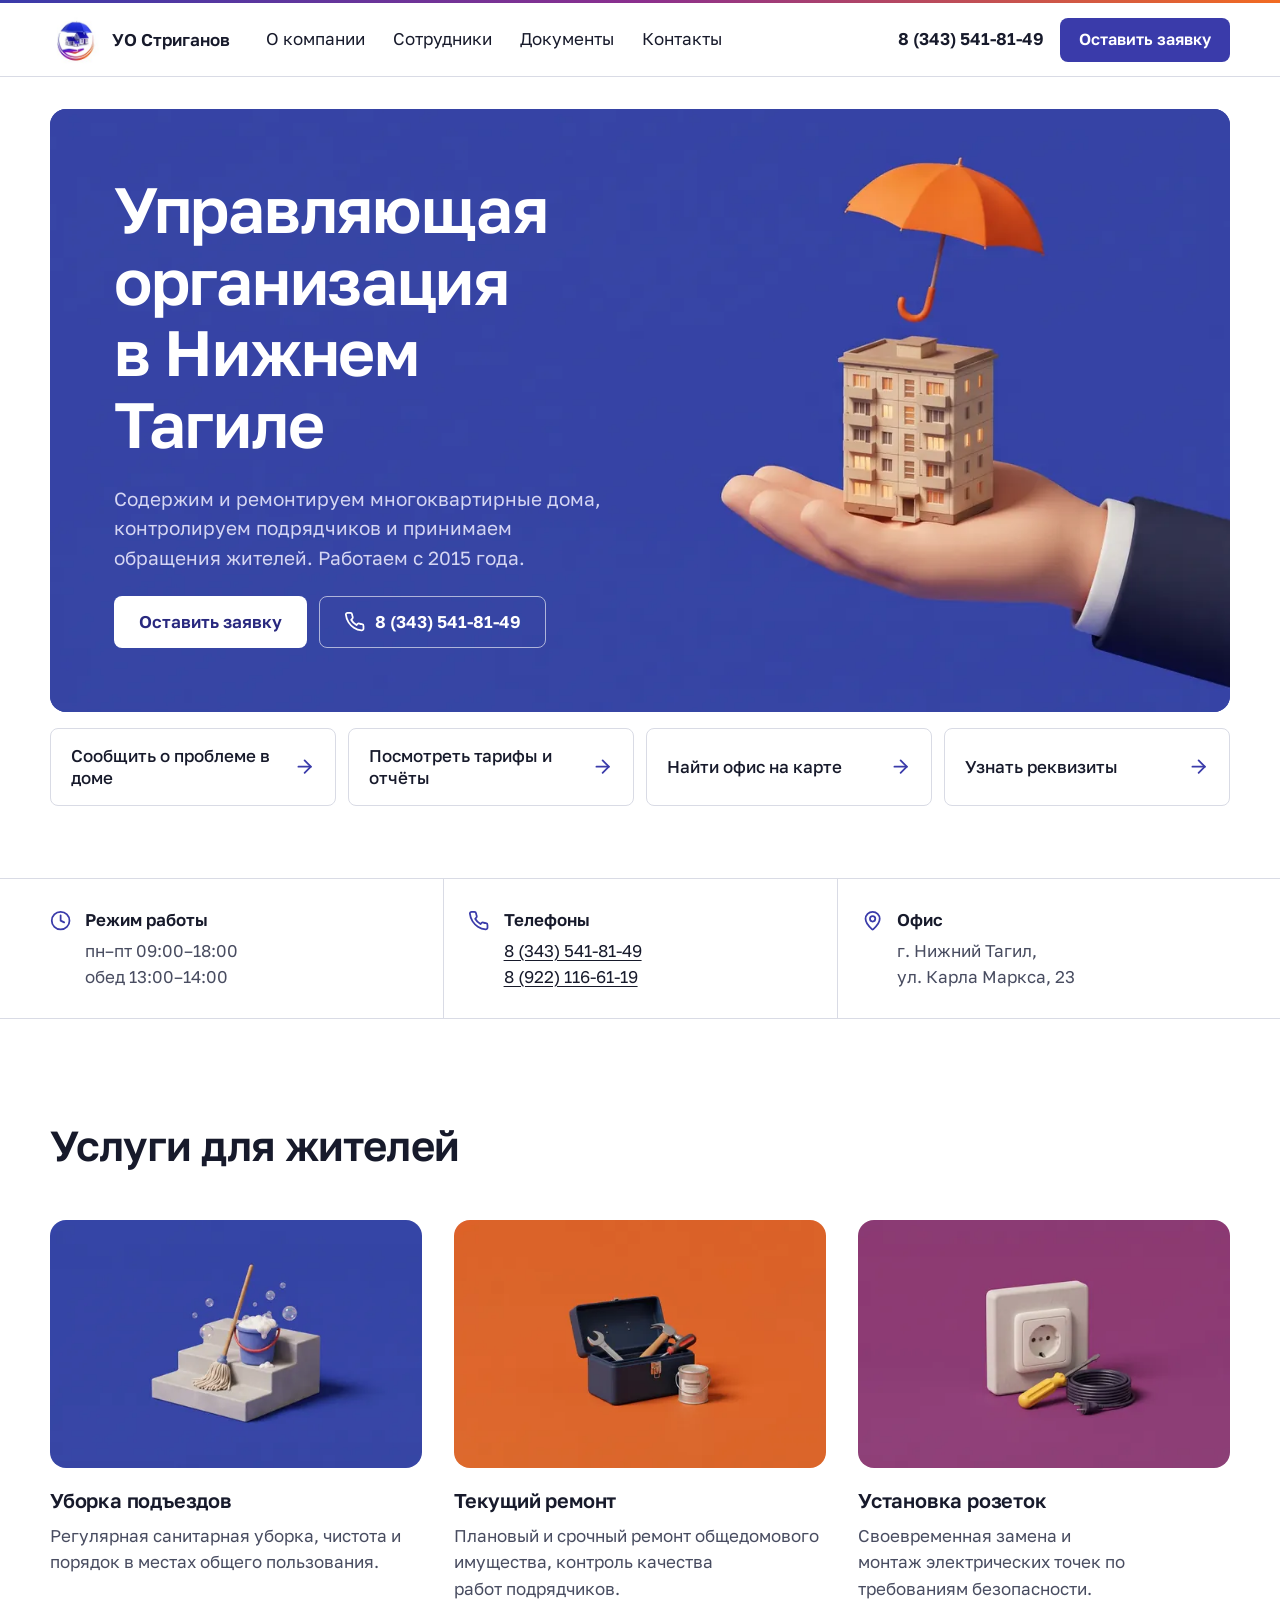
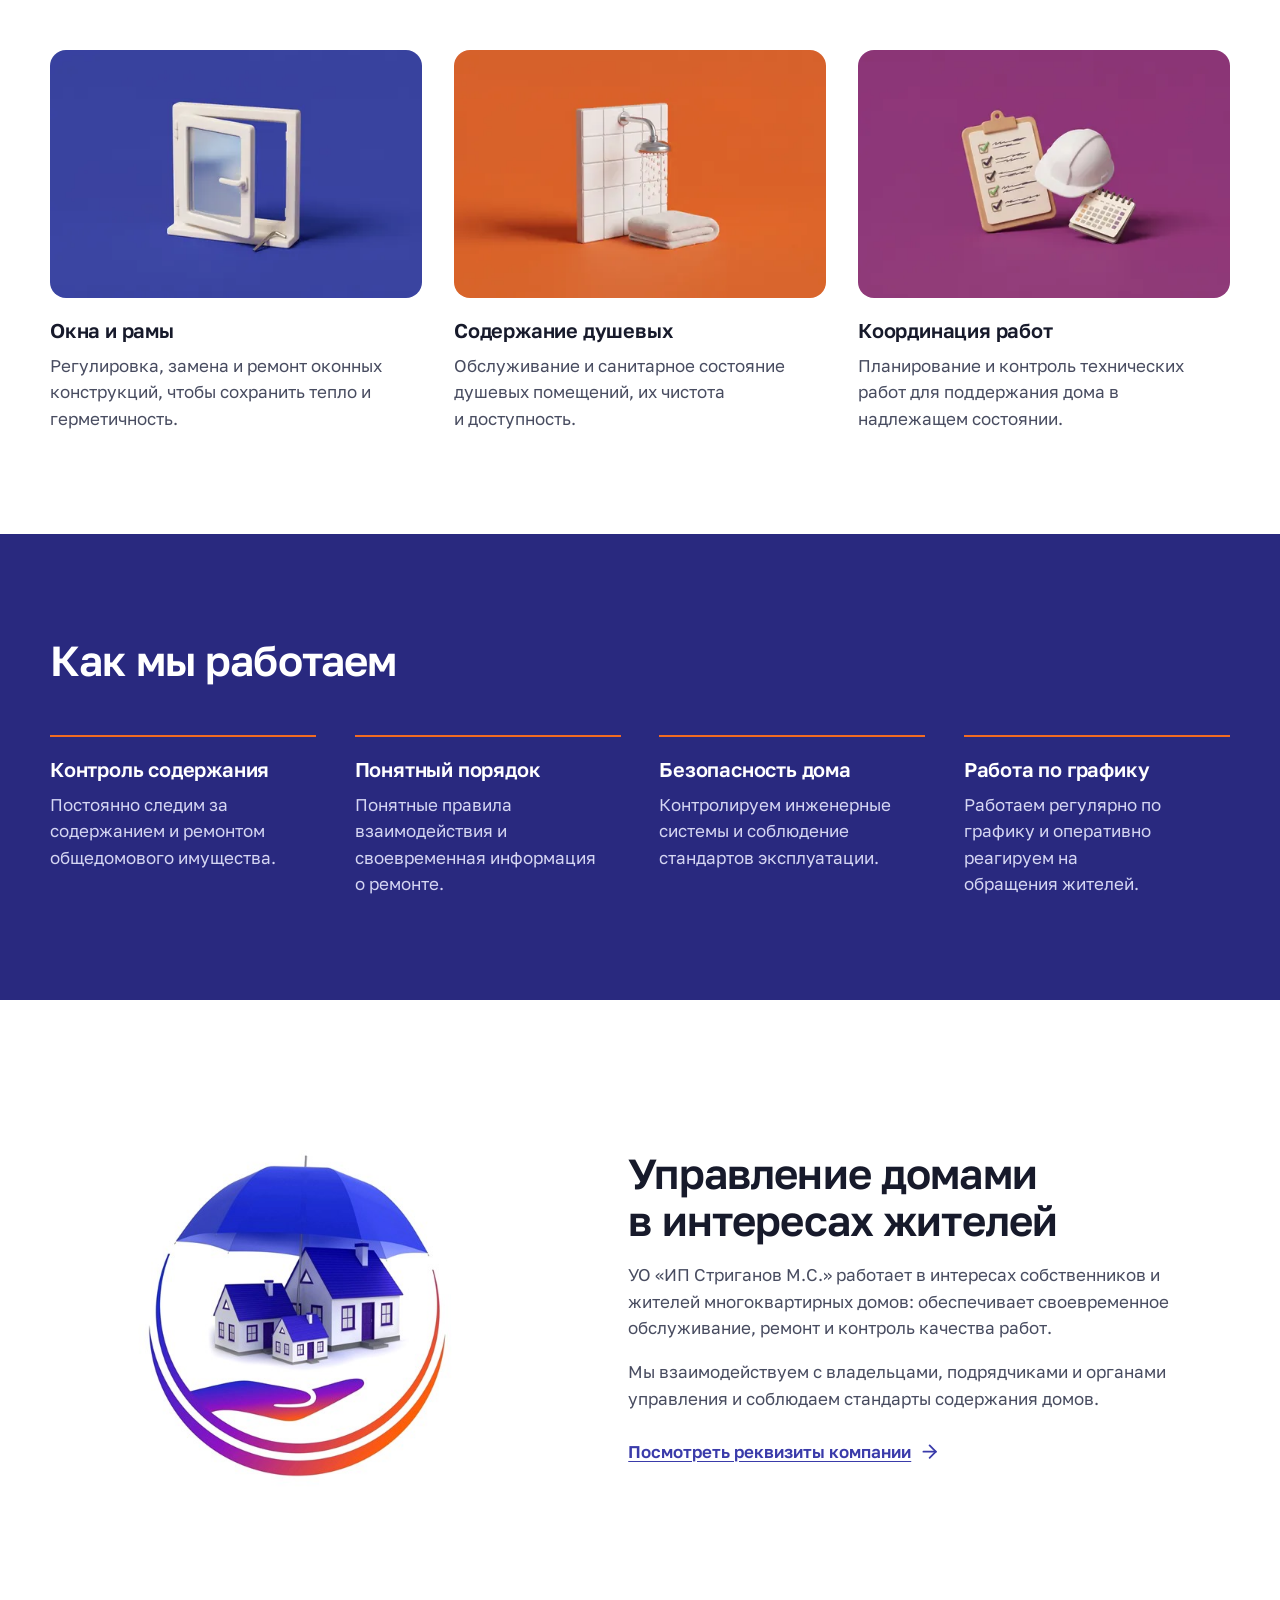
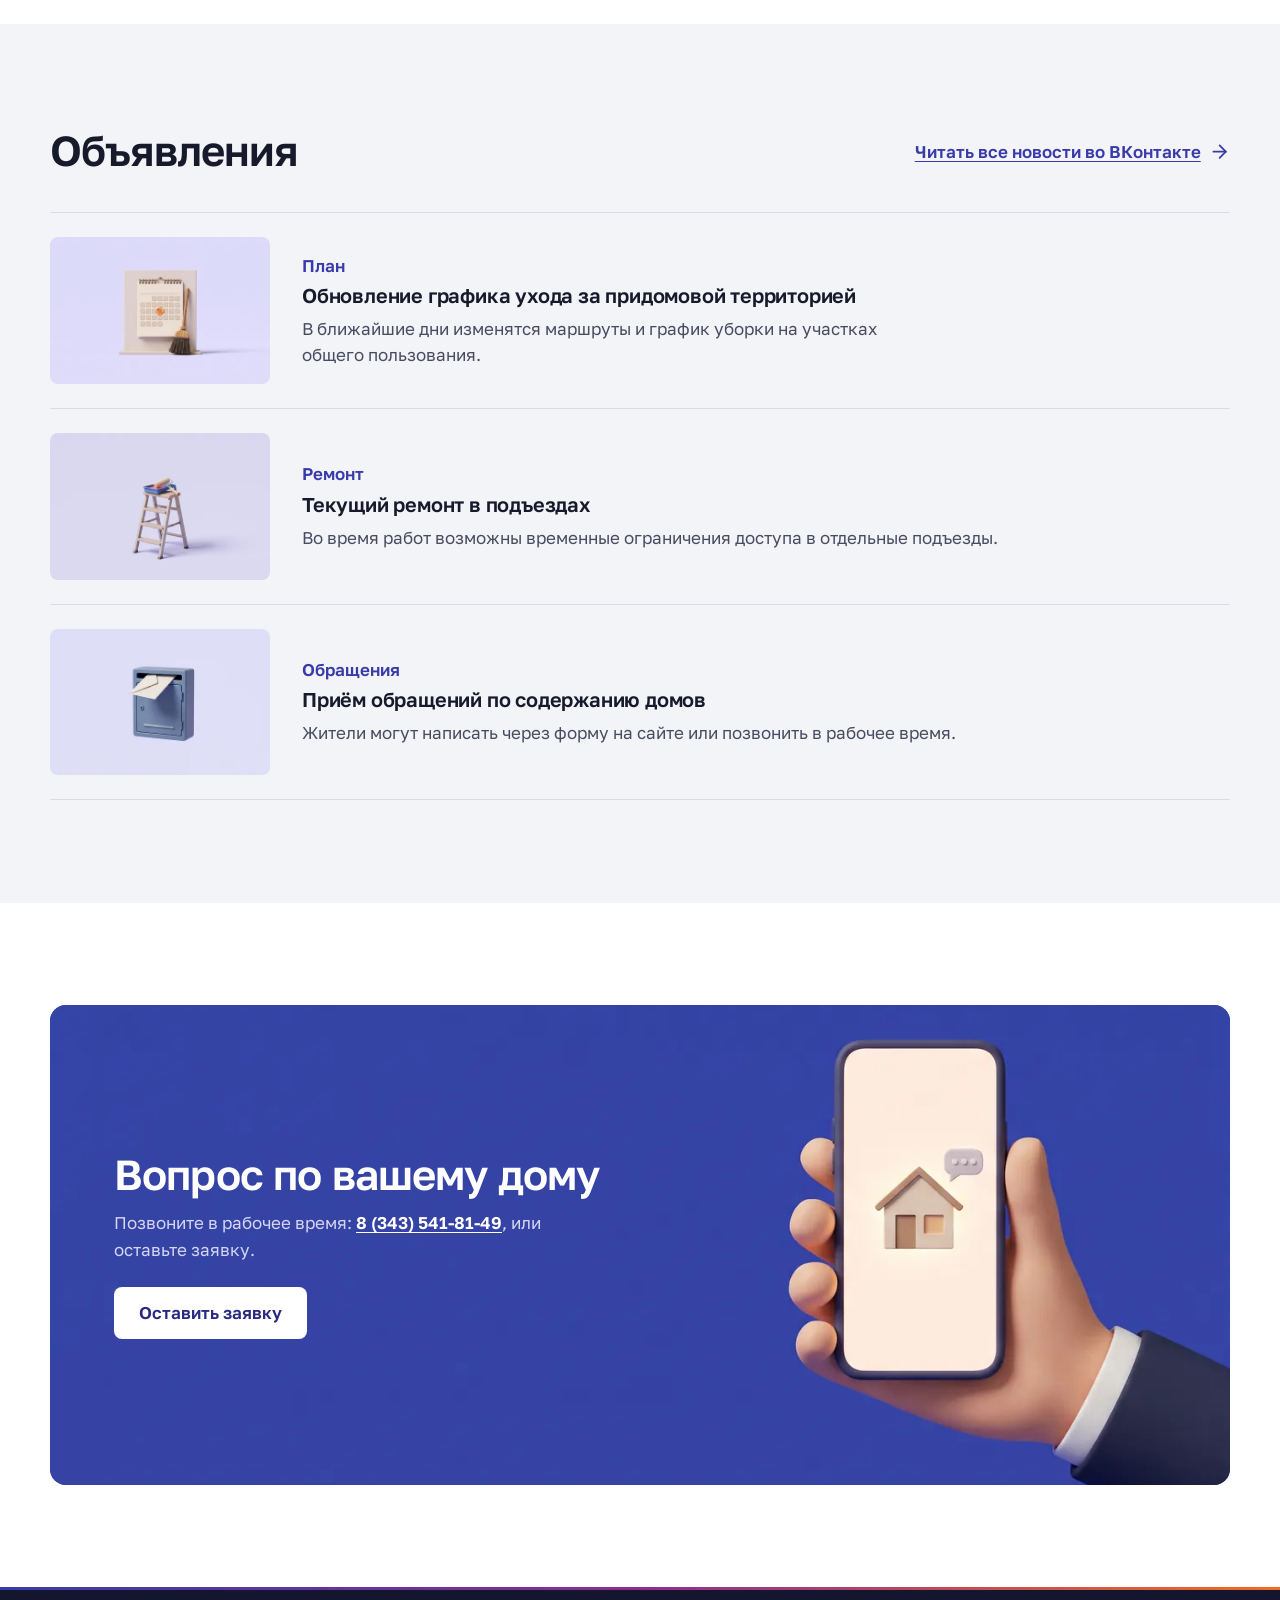
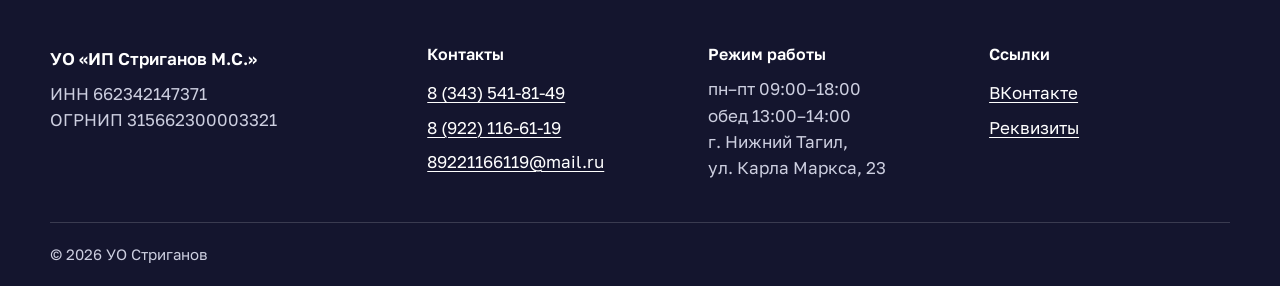
==== commit 8349b77f: "Обновил файлы сайта" ====
--- a/index.html
+++ b/index.html
@@ -171,7 +171,7 @@
         <h2>Ссылки</h2>
         <ul>
           <li><a href="https://vk.com/gkx_nizhniy_tagil" target="_blank" rel="noreferrer">ВКонтакте</a></li>
-          <li><a href="https://tagil.holme.ru/uk/5b767b6df61e829e1cb9923a/" target="_blank" rel="noreferrer">Партнёрский сайт</a></li>
+          <!-- <li><a href="https://tagil.holme.ru/uk/5b767b6df61e829e1cb9923a/" target="_blank" rel="noreferrer">Партнёрский сайт</a></li> -->
           <li><a href="about.html">Реквизиты</a></li>
         </ul>
       </div>
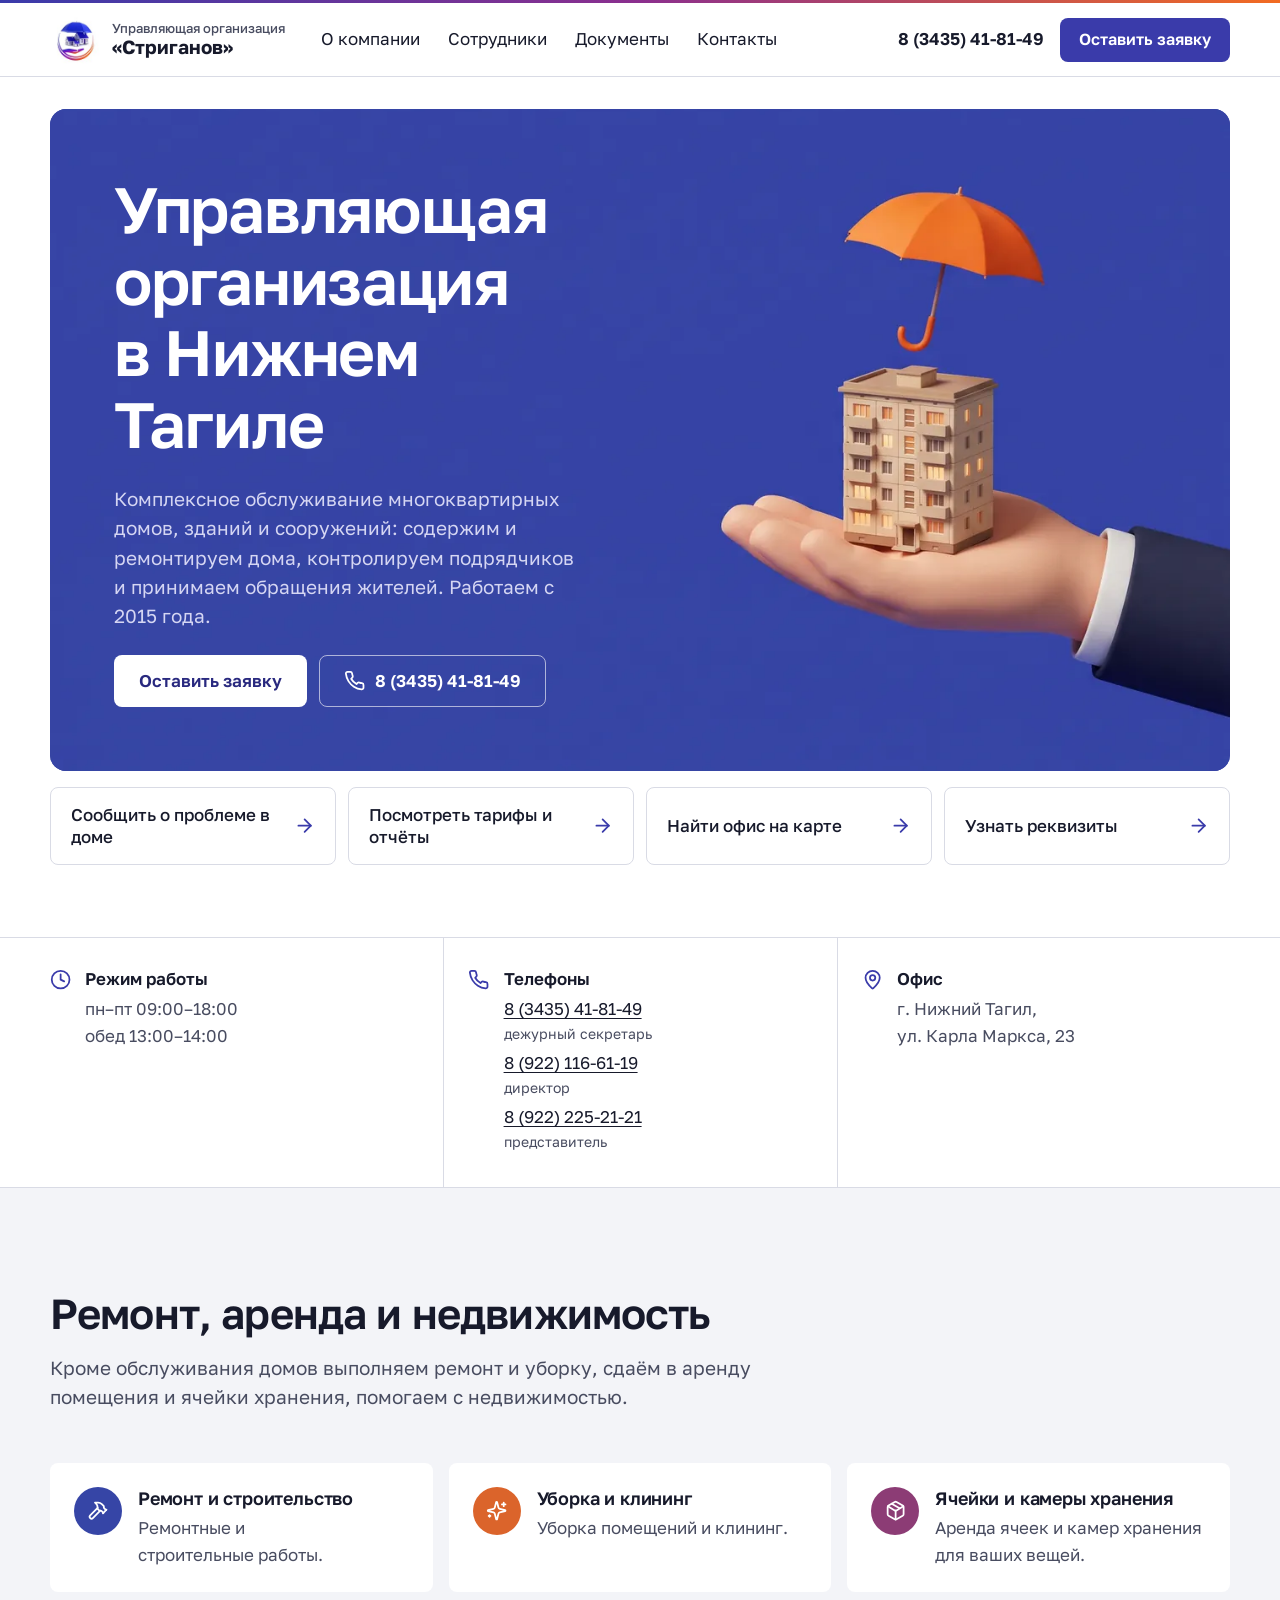
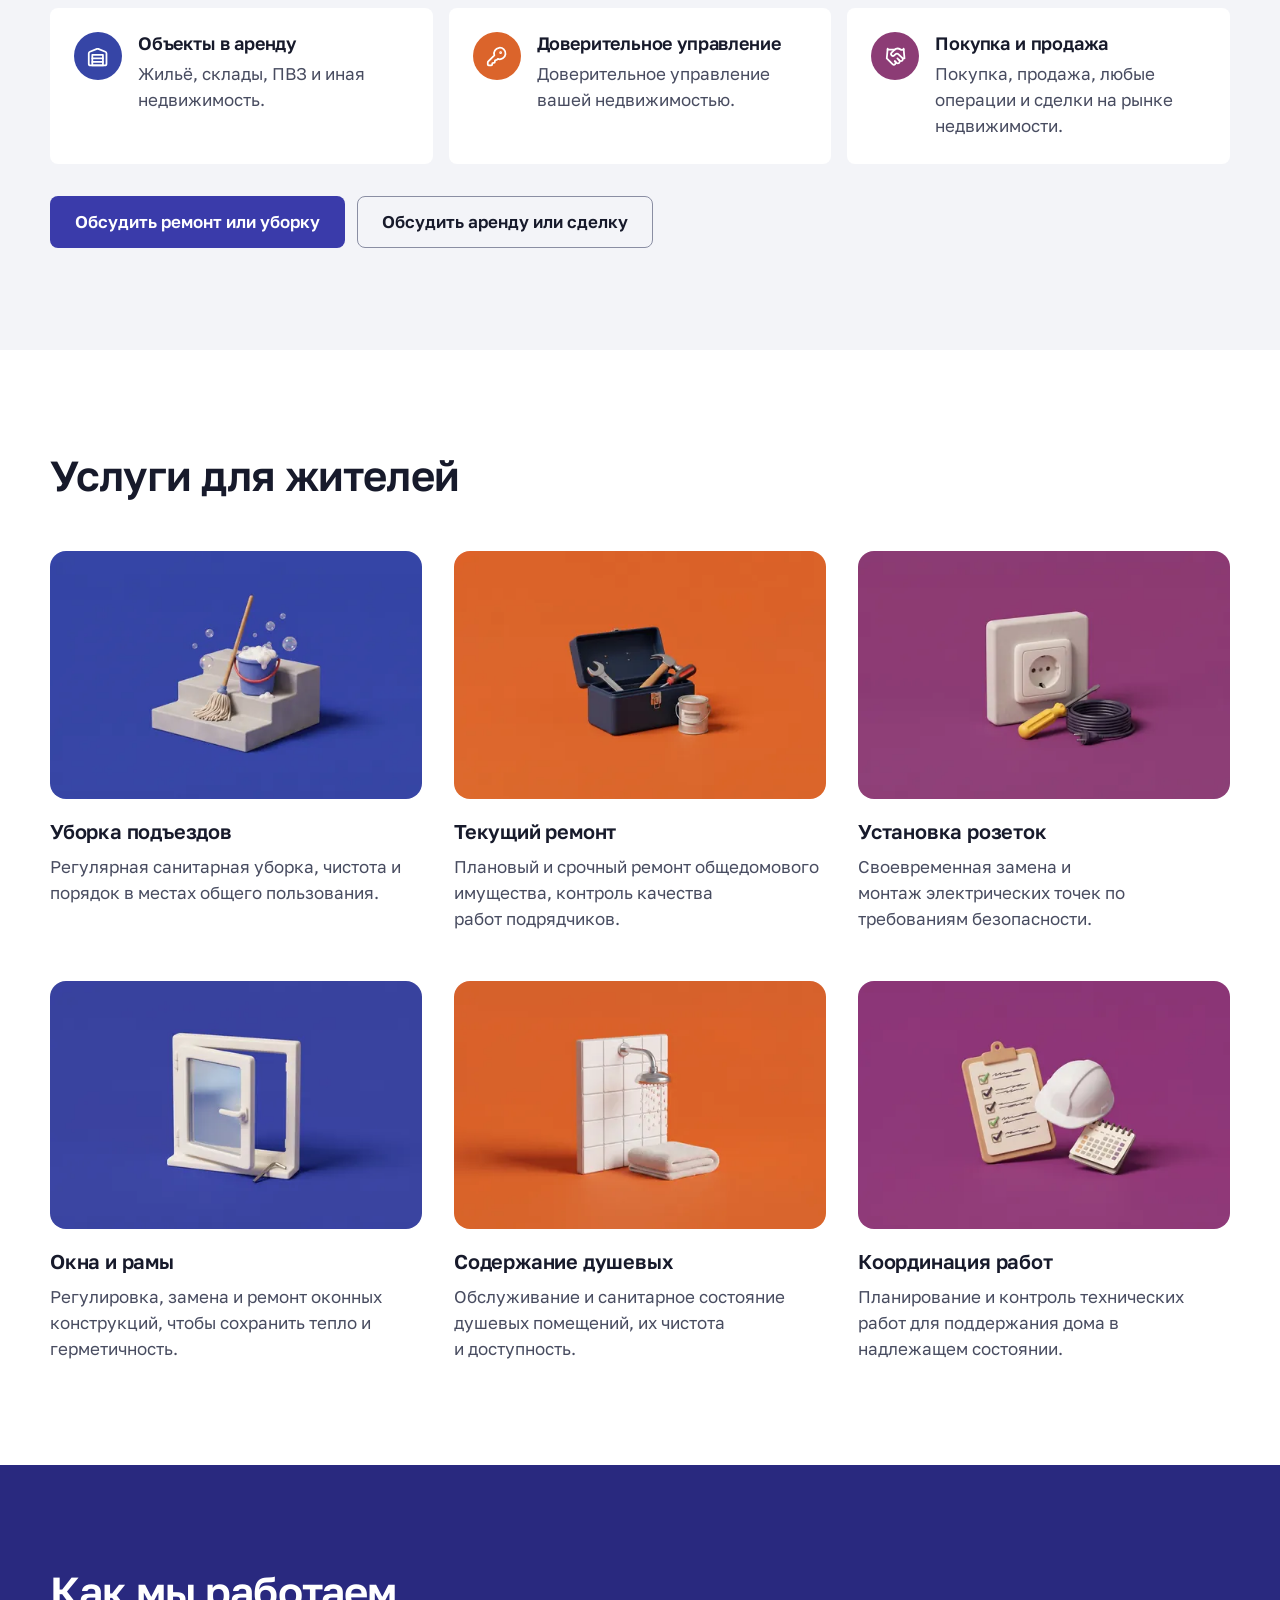
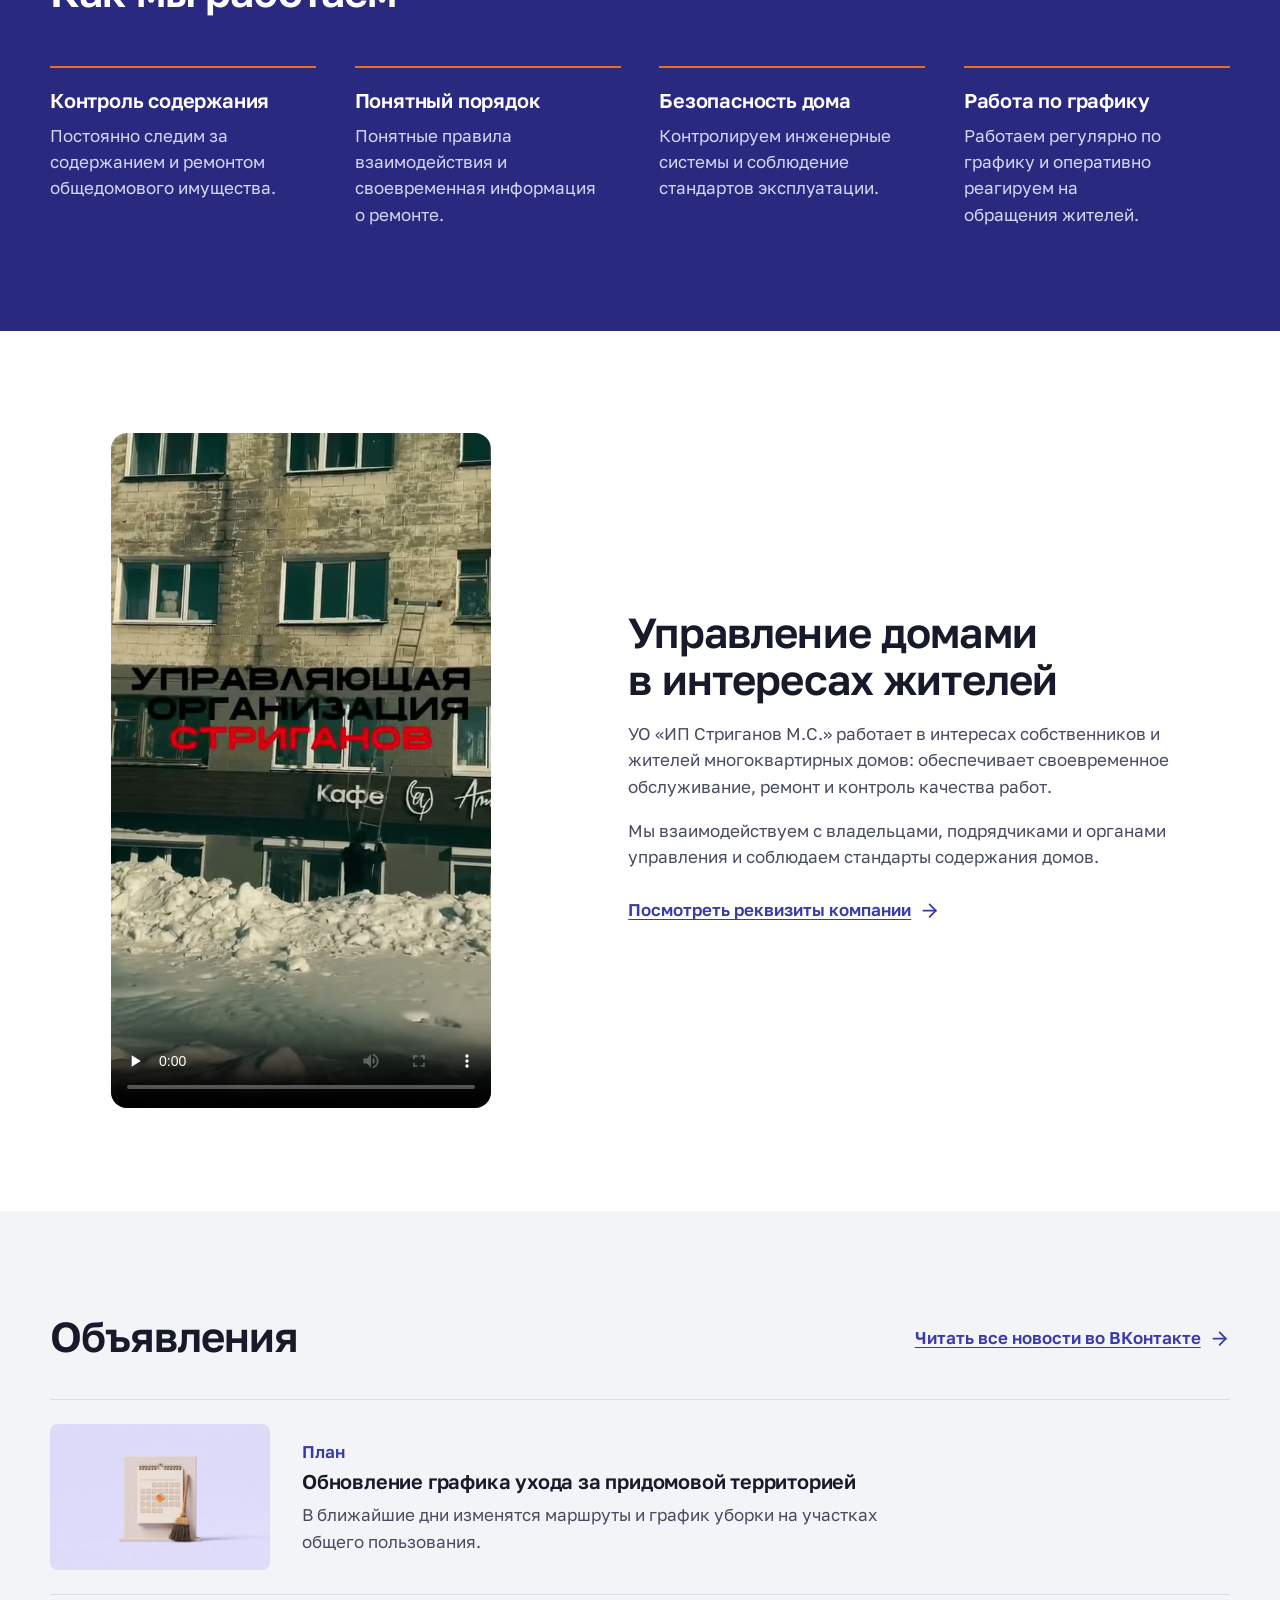
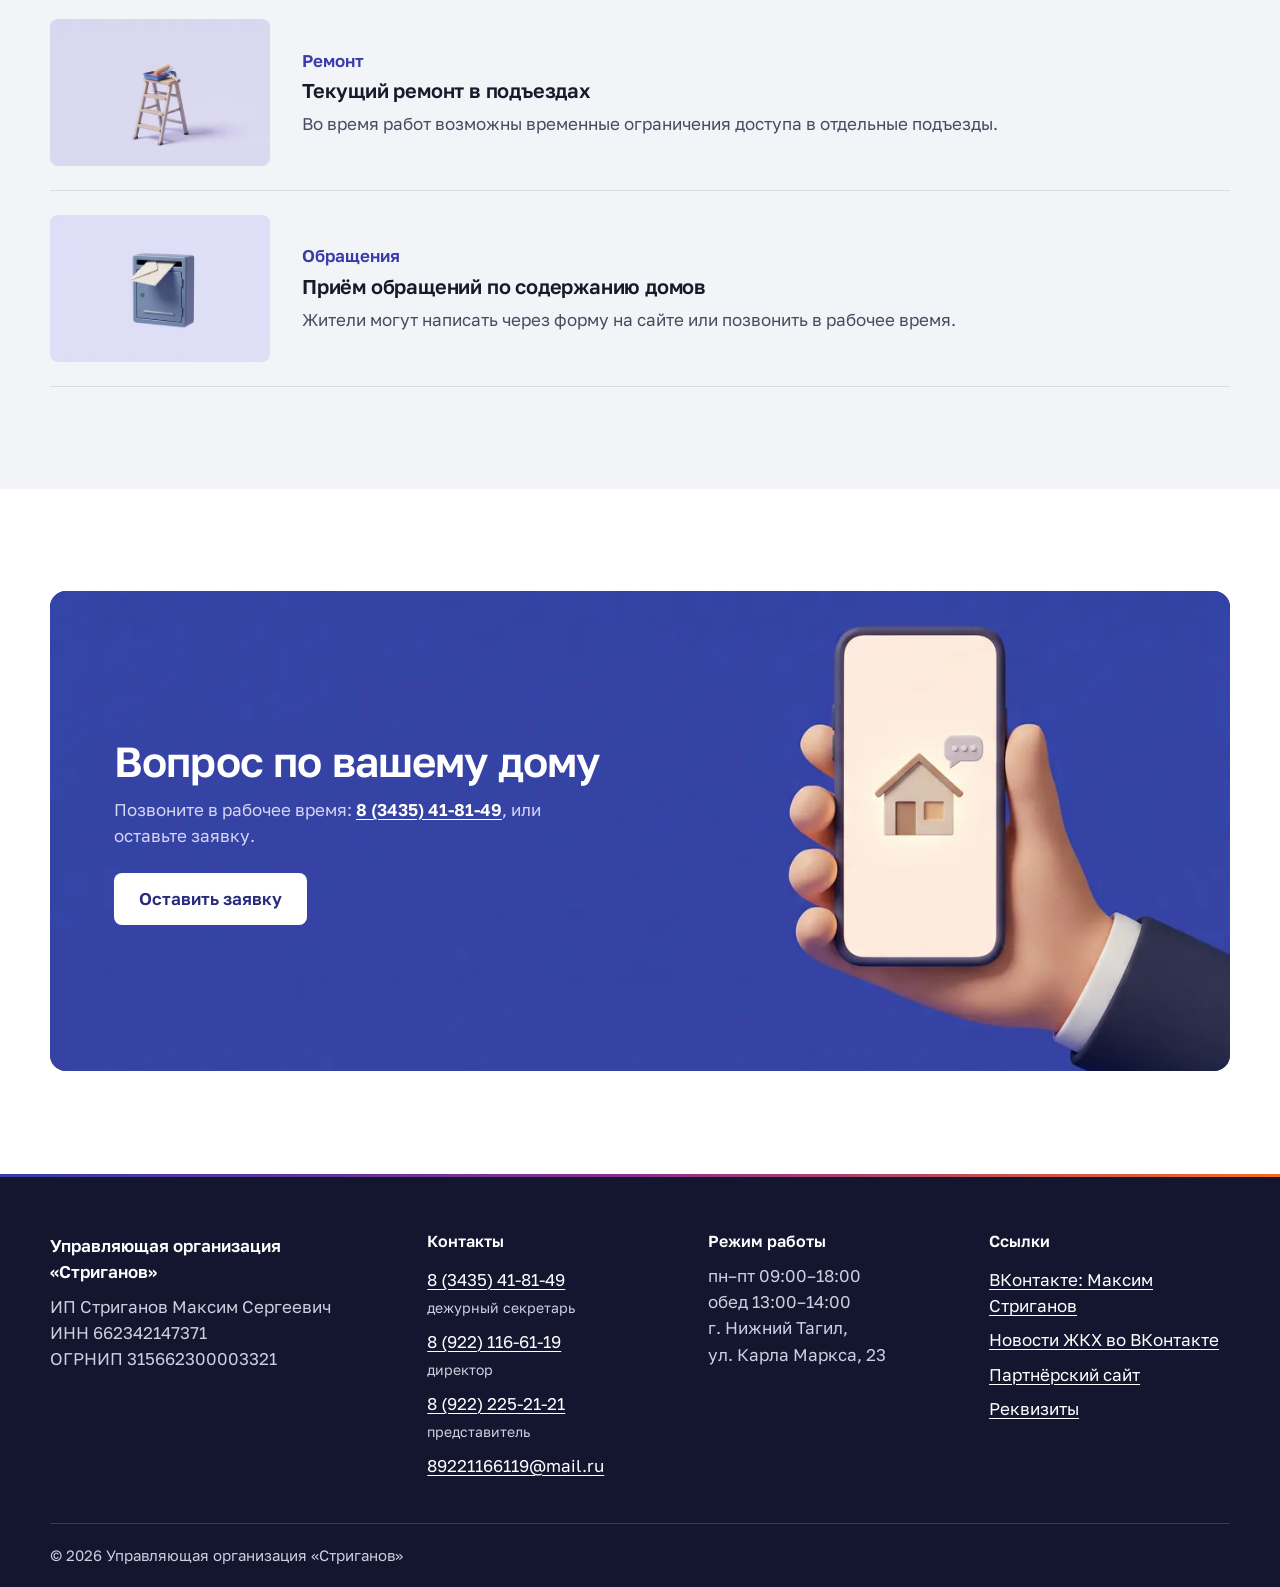
==== commit 09f37dbf: "Обновил файлы сайта" ====
--- a/index.html
+++ b/index.html
@@ -3,8 +3,8 @@
 <head>
   <meta charset="UTF-8">
   <meta name="viewport" content="width=device-width, initial-scale=1">
-  <title>Управляющая организация в Нижнем Тагиле | УО Стриганов</title>
-  <meta name="description" content="Управляющая организация в Нижнем Тагиле: содержание и ремонт многоквартирных домов, приём обращений жителей. Телефон 8 (343) 541-81-49.">
+  <title>Управляющая организация в Нижнем Тагиле | УО «Стриганов»</title>
+  <meta name="description" content="Управляющая организация в Нижнем Тагиле: обслуживание многоквартирных домов, зданий и сооружений, ремонт и строительство, клининг, аренда и сделки с недвижимостью. Телефон 8 (3435) 41-81-49.">
   <link rel="icon" type="image/jpeg" href="img/logo-small.jpg">
   <link rel="preload" href="fonts/golos-text-cyrillic.woff2" as="font" type="font/woff2" crossorigin>
   <link rel="stylesheet" href="css/style.css">
@@ -17,7 +17,7 @@
     <div class="wrap header-inner">
       <a class="brand" href="index.html" aria-current="page">
         <img src="img/logo-small.jpg" width="52" height="52" alt="">
-        <span>УО Стриганов</span>
+        <span class="brand-text"><span class="brand-kind">Управляющая организация</span><span class="brand-name">«Стриганов»</span></span>
       </a>
       <button class="menu-toggle" type="button" aria-label="Открыть меню" aria-expanded="false" aria-controls="site-nav">
         <svg class="icon icon-open" aria-hidden="true" xmlns="http://www.w3.org/2000/svg" viewBox="0 0 24 24" fill="none" stroke="currentColor" stroke-width="2" stroke-linecap="round" stroke-linejoin="round" ><line x1="4" x2="20" y1="12" y2="12" /><line x1="4" x2="20" y1="6" y2="6" /><line x1="4" x2="20" y1="18" y2="18" /></svg>
@@ -32,7 +32,7 @@
         </ul>
       </nav>
       <div class="header-actions">
-        <a class="header-phone" href="tel:+73435418149">8 (343) 541-81-49</a>
+        <a class="header-phone" href="tel:+73435418149">8 (3435) 41-81-49</a>
         <a class="btn btn-primary btn-small" href="contacts.html#request">Оставить заявку</a>
       </div>
     </div>
@@ -44,10 +44,10 @@
         <div class="banner on-brand" style="--art-bg: #3644a5">
           <div class="banner-copy">
             <h1 id="hero-title">Управляющая организация в&nbsp;Нижнем Тагиле</h1>
-            <p class="lead">Содержим и ремонтируем многоквартирные дома, контролируем подрядчиков и принимаем обращения жителей. Работаем с 2015 года.</p>
+            <p class="lead">Комплексное обслуживание многоквартирных домов, зданий и сооружений: содержим и ремонтируем дома, контролируем подрядчиков и принимаем обращения жителей. Работаем с 2015 года.</p>
             <div class="hero-actions">
               <a class="btn btn-invert" href="contacts.html#request">Оставить заявку</a>
-              <a class="btn btn-outline-light" href="tel:+73435418149"><svg class="icon" aria-hidden="true" xmlns="http://www.w3.org/2000/svg" viewBox="0 0 24 24" fill="none" stroke="currentColor" stroke-width="2" stroke-linecap="round" stroke-linejoin="round" ><path d="M22 16.92v3a2 2 0 0 1-2.18 2 19.79 19.79 0 0 1-8.63-3.07 19.5 19.5 0 0 1-6-6 19.79 19.79 0 0 1-3.07-8.67A2 2 0 0 1 4.11 2h3a2 2 0 0 1 2 1.72 12.84 12.84 0 0 0 .7 2.81 2 2 0 0 1-.45 2.11L8.09 9.91a16 16 0 0 0 6 6l1.27-1.27a2 2 0 0 1 2.11-.45 12.84 12.84 0 0 0 2.81.7A2 2 0 0 1 22 16.92z" /></svg>8 (343) 541-81-49</a>
+              <a class="btn btn-outline-light" href="tel:+73435418149"><svg class="icon" aria-hidden="true" xmlns="http://www.w3.org/2000/svg" viewBox="0 0 24 24" fill="none" stroke="currentColor" stroke-width="2" stroke-linecap="round" stroke-linejoin="round" ><path d="M22 16.92v3a2 2 0 0 1-2.18 2 19.79 19.79 0 0 1-8.63-3.07 19.5 19.5 0 0 1-6-6 19.79 19.79 0 0 1-3.07-8.67A2 2 0 0 1 4.11 2h3a2 2 0 0 1 2 1.72 12.84 12.84 0 0 0 .7 2.81 2 2 0 0 1-.45 2.11L8.09 9.91a16 16 0 0 0 6 6l1.27-1.27a2 2 0 0 1 2.11-.45 12.84 12.84 0 0 0 2.81.7A2 2 0 0 1 22 16.92z" /></svg>8 (3435) 41-81-49</a>
             </div>
           </div>
           <img class="art" src="img/art/hero-1400.webp" srcset="img/art/hero-800.webp 800w, img/art/hero-1400.webp 1400w, img/art/hero-2400.webp 2400w" sizes="(max-width: 1260px) 100vw, 1180px" width="1400" height="939" fetchpriority="high" alt="">
@@ -68,9 +68,30 @@
       <div class="wrap">
         <dl class="facts-grid">
           <div class="fact"><svg class="icon" aria-hidden="true" xmlns="http://www.w3.org/2000/svg" viewBox="0 0 24 24" fill="none" stroke="currentColor" stroke-width="2" stroke-linecap="round" stroke-linejoin="round" ><circle cx="12" cy="12" r="10" /><polyline points="12 6 12 12 16 14" /></svg><div><dt>Режим работы</dt><dd>пн–пт 09:00–18:00<br>обед 13:00–14:00</dd></div></div>
-          <div class="fact"><svg class="icon" aria-hidden="true" xmlns="http://www.w3.org/2000/svg" viewBox="0 0 24 24" fill="none" stroke="currentColor" stroke-width="2" stroke-linecap="round" stroke-linejoin="round" ><path d="M22 16.92v3a2 2 0 0 1-2.18 2 19.79 19.79 0 0 1-8.63-3.07 19.5 19.5 0 0 1-6-6 19.79 19.79 0 0 1-3.07-8.67A2 2 0 0 1 4.11 2h3a2 2 0 0 1 2 1.72 12.84 12.84 0 0 0 .7 2.81 2 2 0 0 1-.45 2.11L8.09 9.91a16 16 0 0 0 6 6l1.27-1.27a2 2 0 0 1 2.11-.45 12.84 12.84 0 0 0 2.81.7A2 2 0 0 1 22 16.92z" /></svg><div><dt>Телефоны</dt><dd><a href="tel:+73435418149">8 (343) 541-81-49</a><br><a href="tel:+79221166119">8 (922) 116-61-19</a></dd></div></div>
+          <div class="fact"><svg class="icon" aria-hidden="true" xmlns="http://www.w3.org/2000/svg" viewBox="0 0 24 24" fill="none" stroke="currentColor" stroke-width="2" stroke-linecap="round" stroke-linejoin="round" ><path d="M22 16.92v3a2 2 0 0 1-2.18 2 19.79 19.79 0 0 1-8.63-3.07 19.5 19.5 0 0 1-6-6 19.79 19.79 0 0 1-3.07-8.67A2 2 0 0 1 4.11 2h3a2 2 0 0 1 2 1.72 12.84 12.84 0 0 0 .7 2.81 2 2 0 0 1-.45 2.11L8.09 9.91a16 16 0 0 0 6 6l1.27-1.27a2 2 0 0 1 2.11-.45 12.84 12.84 0 0 0 2.81.7A2 2 0 0 1 22 16.92z" /></svg><div><dt>Телефоны</dt><dd><a href="tel:+73435418149">8 (3435) 41-81-49</a> <span class="phone-role">дежурный секретарь</span><a href="tel:+79221166119">8 (922) 116-61-19</a> <span class="phone-role">директор</span><a href="tel:+79222252121">8 (922) 225-21-21</a> <span class="phone-role">представитель</span></dd></div></div>
           <div class="fact"><svg class="icon" aria-hidden="true" xmlns="http://www.w3.org/2000/svg" viewBox="0 0 24 24" fill="none" stroke="currentColor" stroke-width="2" stroke-linecap="round" stroke-linejoin="round" ><path d="M20 10c0 4.993-5.539 10.193-7.399 11.799a1 1 0 0 1-1.202 0C9.539 20.193 4 14.993 4 10a8 8 0 0 1 16 0" /><circle cx="12" cy="10" r="3" /></svg><div><dt>Офис</dt><dd>г.&nbsp;Нижний&nbsp;Тагил, ул.&nbsp;Карла&nbsp;Маркса,&nbsp;23</dd></div></div>
         </dl>
+      </div>
+    </section>
+
+    <section class="section section-surface" aria-labelledby="offers-title">
+      <div class="wrap">
+        <div class="section-head">
+          <h2 id="offers-title">Ремонт, аренда и недвижимость</h2>
+          <p>Кроме обслуживания домов выполняем ремонт и уборку, сдаём в аренду помещения и ячейки хранения, помогаем с недвижимостью.</p>
+        </div>
+        <ul class="offer-grid">
+          <li class="offer"><span class="offer-icon"><svg class="icon" aria-hidden="true" xmlns="http://www.w3.org/2000/svg" viewBox="0 0 24 24" fill="none" stroke="currentColor" stroke-width="2" stroke-linecap="round" stroke-linejoin="round" ><path d="m15 12-8.373 8.373a1 1 0 1 1-3-3L12 9" /><path d="m18 15 4-4" /><path d="m21.5 11.5-1.914-1.914A2 2 0 0 1 19 8.172V7l-2.26-2.26a6 6 0 0 0-4.202-1.756L9 2.96l.92.82A6.18 6.18 0 0 1 12 8.4V10l2 2h1.172a2 2 0 0 1 1.414.586L18.5 14.5" /></svg></span><div><h3>Ремонт и строительство</h3><p>Ремонтные и строительные работы.</p></div></li>
+          <li class="offer"><span class="offer-icon"><svg class="icon" aria-hidden="true" xmlns="http://www.w3.org/2000/svg" viewBox="0 0 24 24" fill="none" stroke="currentColor" stroke-width="2" stroke-linecap="round" stroke-linejoin="round" ><path d="M9.937 15.5A2 2 0 0 0 8.5 14.063l-6.135-1.582a.5.5 0 0 1 0-.962L8.5 9.936A2 2 0 0 0 9.937 8.5l1.582-6.135a.5.5 0 0 1 .963 0L14.063 8.5A2 2 0 0 0 15.5 9.937l6.135 1.581a.5.5 0 0 1 0 .964L15.5 14.063a2 2 0 0 0-1.437 1.437l-1.582 6.135a.5.5 0 0 1-.963 0z" /><path d="M20 3v4" /><path d="M22 5h-4" /><path d="M4 17v2" /><path d="M5 18H3" /></svg></span><div><h3>Уборка и клининг</h3><p>Уборка помещений и клининг.</p></div></li>
+          <li class="offer"><span class="offer-icon"><svg class="icon" aria-hidden="true" xmlns="http://www.w3.org/2000/svg" viewBox="0 0 24 24" fill="none" stroke="currentColor" stroke-width="2" stroke-linecap="round" stroke-linejoin="round" ><path d="M11 21.73a2 2 0 0 0 2 0l7-4A2 2 0 0 0 21 16V8a2 2 0 0 0-1-1.73l-7-4a2 2 0 0 0-2 0l-7 4A2 2 0 0 0 3 8v8a2 2 0 0 0 1 1.73z" /><path d="M12 22V12" /><path d="m3.3 7 7.703 4.734a2 2 0 0 0 1.994 0L20.7 7" /><path d="m7.5 4.27 9 5.15" /></svg></span><div><h3>Ячейки и камеры хранения</h3><p>Аренда ячеек и камер хранения для ваших вещей.</p></div></li>
+          <li class="offer"><span class="offer-icon"><svg class="icon" aria-hidden="true" xmlns="http://www.w3.org/2000/svg" viewBox="0 0 24 24" fill="none" stroke="currentColor" stroke-width="2" stroke-linecap="round" stroke-linejoin="round" ><path d="M22 8.35V20a2 2 0 0 1-2 2H4a2 2 0 0 1-2-2V8.35A2 2 0 0 1 3.26 6.5l8-3.2a2 2 0 0 1 1.48 0l8 3.2A2 2 0 0 1 22 8.35Z" /><path d="M6 18h12" /><path d="M6 14h12" /><rect width="12" height="12" x="6" y="10" /></svg></span><div><h3>Объекты в аренду</h3><p>Жильё, склады, ПВЗ и иная недвижимость.</p></div></li>
+          <li class="offer"><span class="offer-icon"><svg class="icon" aria-hidden="true" xmlns="http://www.w3.org/2000/svg" viewBox="0 0 24 24" fill="none" stroke="currentColor" stroke-width="2" stroke-linecap="round" stroke-linejoin="round" ><path d="M2.586 17.414A2 2 0 0 0 2 18.828V21a1 1 0 0 0 1 1h3a1 1 0 0 0 1-1v-1a1 1 0 0 1 1-1h1a1 1 0 0 0 1-1v-1a1 1 0 0 1 1-1h.172a2 2 0 0 0 1.414-.586l.814-.814a6.5 6.5 0 1 0-4-4z" /><circle cx="16.5" cy="7.5" r=".5" fill="currentColor" /></svg></span><div><h3>Доверительное управление</h3><p>Доверительное управление вашей недвижимостью.</p></div></li>
+          <li class="offer"><span class="offer-icon"><svg class="icon" aria-hidden="true" xmlns="http://www.w3.org/2000/svg" viewBox="0 0 24 24" fill="none" stroke="currentColor" stroke-width="2" stroke-linecap="round" stroke-linejoin="round" ><path d="m11 17 2 2a1 1 0 1 0 3-3" /><path d="m14 14 2.5 2.5a1 1 0 1 0 3-3l-3.88-3.88a3 3 0 0 0-4.24 0l-.88.88a1 1 0 1 1-3-3l2.81-2.81a5.79 5.79 0 0 1 7.06-.87l.47.28a2 2 0 0 0 1.42.25L21 4" /><path d="m21 3 1 11h-2" /><path d="M3 3 2 14l6.5 6.5a1 1 0 1 0 3-3" /><path d="M3 4h8" /></svg></span><div><h3>Покупка и продажа</h3><p>Покупка, продажа, любые операции и сделки на рынке недвижимости.</p></div></li>
+        </ul>
+        <div class="offer-actions">
+          <a class="btn btn-primary" href="contacts.html?topic=repair#request">Обсудить ремонт или уборку</a>
+          <a class="btn btn-secondary" href="contacts.html?topic=realty#request">Обсудить аренду или сделку</a>
+        </div>
       </div>
     </section>
 
@@ -106,7 +127,9 @@
 
     <section class="section" aria-labelledby="about-title">
       <div class="wrap about-grid">
-        <img class="about-logo" src="img/logo.jpg" width="560" height="560" loading="lazy" alt="Логотип УО Стриганов: дома под зонтом на раскрытой ладони">
+        <video class="about-video" controls playsinline preload="none" poster="video/facade-lighting-poster.jpg" width="540" height="960" aria-label="Видео: монтаж светодиодной подсветки на фасаде дома">
+          <source src="video/facade-lighting.mp4" type="video/mp4">
+        </video>
         <div class="about-copy">
           <h2 id="about-title">Управление домами в интересах жителей</h2>
           <p>УО «ИП Стриганов М.С.» работает в интересах собственников и жителей многоквартирных домов: обеспечивает своевременное обслуживание, ремонт и контроль качества работ.</p>
@@ -136,7 +159,7 @@
           <div class="banner-copy">
             <div>
               <h2 id="close-title">Вопрос по вашему дому</h2>
-              <p>Позвоните в рабочее время: <a href="tel:+73435418149">8 (343) 541-81-49</a>, или оставьте заявку.</p>
+              <p>Позвоните в рабочее время: <a href="tel:+73435418149">8 (3435) 41-81-49</a>, или оставьте заявку.</p>
             </div>
             <a class="btn btn-invert" href="contacts.html#request">Оставить заявку</a>
           </div>
@@ -149,15 +172,17 @@
   <footer class="site-footer on-brand">
     <div class="wrap footer-grid">
       <div>
-        <p class="footer-org">УО «ИП Стриганов М.С.»</p>
+        <p class="footer-org">Управляющая организация «Стриганов»</p>
+        <p>ИП Стриганов Максим Сергеевич</p>
         <p>ИНН 662342147371</p>
         <p>ОГРНИП 315662300003321</p>
       </div>
       <div>
         <h2>Контакты</h2>
         <ul>
-          <li><a href="tel:+73435418149">8 (343) 541-81-49</a></li>
-          <li><a href="tel:+79221166119">8 (922) 116-61-19</a></li>
+          <li><a href="tel:+73435418149">8 (3435) 41-81-49</a> <span class="phone-role">дежурный секретарь</span></li>
+          <li><a href="tel:+79221166119">8 (922) 116-61-19</a> <span class="phone-role">директор</span></li>
+          <li><a href="tel:+79222252121">8 (922) 225-21-21</a> <span class="phone-role">представитель</span></li>
           <li><a href="mailto:89221166119@mail.ru">89221166119@mail.ru</a></li>
         </ul>
       </div>
@@ -170,14 +195,15 @@
       <div>
         <h2>Ссылки</h2>
         <ul>
-          <li><a href="https://vk.com/gkx_nizhniy_tagil" target="_blank" rel="noreferrer">ВКонтакте</a></li>
-          <!-- <li><a href="https://tagil.holme.ru/uk/5b767b6df61e829e1cb9923a/" target="_blank" rel="noreferrer">Партнёрский сайт</a></li> -->
+          <li><a href="https://vk.com/maximstriganov" target="_blank" rel="noreferrer">ВКонтакте: Максим Стриганов</a></li>
+          <li><a href="https://vk.com/gkx_nizhniy_tagil" target="_blank" rel="noreferrer">Новости ЖКХ во ВКонтакте</a></li>
+          <li><a href="https://tagil.holme.ru/uk/5b767b6df61e829e1cb9923a/" target="_blank" rel="noreferrer">Партнёрский сайт</a></li>
           <li><a href="about.html">Реквизиты</a></li>
         </ul>
       </div>
     </div>
     <div class="wrap footer-bottom">
-      <p>© 2026 УО Стриганов</p>
+      <p>© 2026 Управляющая организация «Стриганов»</p>
     </div>
   </footer>
 
--- a/css/style.css
+++ b/css/style.css
@@ -288,6 +288,85 @@
   height: 52px;
 }
 
+.brand-text {
+  display: grid;
+  line-height: 1.15;
+}
+
+.brand-kind {
+  color: var(--muted);
+  font-size: 0.8125rem;
+  font-weight: 500;
+}
+
+.brand-name {
+  font-size: 1.1875rem;
+  font-weight: 700;
+}
+
+.phone-role {
+  display: block;
+  margin-bottom: 6px;
+  color: var(--muted);
+  font-size: 0.875rem;
+}
+
+.site-footer .phone-role {
+  color: inherit;
+}
+
+/* Ремонт, аренда и недвижимость */
+.offer-grid {
+  display: grid;
+  grid-template-columns: repeat(3, minmax(0, 1fr));
+  gap: 16px;
+}
+
+.offer {
+  display: grid;
+  grid-template-columns: auto minmax(0, 1fr);
+  gap: 16px;
+  align-items: start;
+  padding: 24px;
+  border-radius: var(--radius);
+  background: var(--paper);
+}
+
+.offer-icon {
+  display: grid;
+  place-items: center;
+  width: 48px;
+  height: 48px;
+  border-radius: 50%;
+  background: #3645a6;
+  color: #ffffff;
+}
+
+/* Цвета по кругу, как фоны картинок в «Услугах для жителей» */
+.offer:nth-child(3n + 2) .offer-icon {
+  background: #db642b;
+}
+
+.offer:nth-child(3n) .offer-icon {
+  background: #8c3c75;
+}
+
+.offer h3 {
+  font-size: 1.125rem;
+}
+
+.offer p {
+  margin-top: 6px;
+  color: var(--muted);
+}
+
+.offer-actions {
+  display: flex;
+  flex-wrap: wrap;
+  gap: 12px;
+  margin-top: 32px;
+}
+
 .site-nav {
   flex: 1;
 }
@@ -585,9 +664,15 @@
   align-items: center;
 }
 
-.about-logo {
-  width: min(100%, 420px);
+.about-video {
+  display: block;
+  width: min(100%, 380px);
+  height: auto;
+  aspect-ratio: 9 / 16;
   margin-inline: auto;
+  border-radius: var(--radius-lg);
+  background: #000000;
+  object-fit: cover;
 }
 
 .about-copy {
@@ -1184,16 +1269,16 @@
     grid-template-columns: repeat(2, minmax(0, 1fr));
   }
 
-  .about-logo {
-    width: min(70%, 320px);
-    margin-inline: 0;
+  .about-video {
+    width: min(100%, 360px);
   }
 
   .principles {
     grid-template-columns: repeat(2, minmax(0, 1fr));
   }
 
-  .service-grid {
+  .service-grid,
+  .offer-grid {
     grid-template-columns: repeat(2, minmax(0, 1fr));
   }
 
@@ -1228,11 +1313,13 @@
 
   .hero-actions .btn,
   .close-panel .btn,
-  .form-submit .btn {
+  .form-submit .btn,
+  .offer-actions .btn {
     width: 100%;
   }
 
   .service-grid,
+  .offer-grid,
   .principles,
   .people,
   .form-row,
@@ -1336,6 +1423,29 @@
   }
 }
 
+@media (max-width: 400px) {
+  .header-inner {
+    gap: 12px;
+  }
+
+  .brand {
+    gap: 8px;
+  }
+
+  .brand img {
+    width: 40px;
+    height: 40px;
+  }
+
+  .brand-kind {
+    font-size: 0.75rem;
+  }
+
+  .brand-name {
+    font-size: 1.0625rem;
+  }
+}
+
 @media (prefers-reduced-motion: reduce) {
   *,
   *::before,
